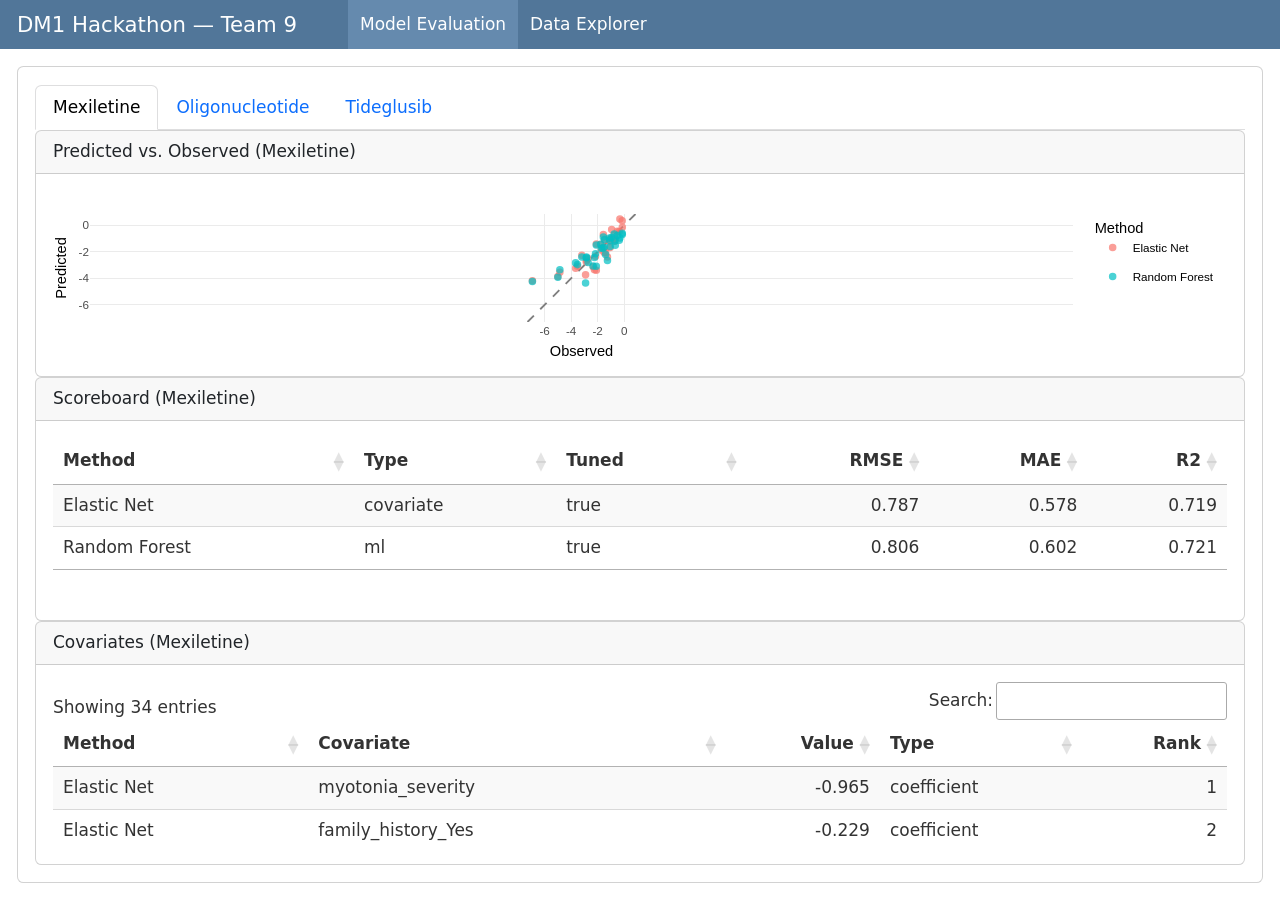
==== deliverable/templates/dashboard/index.html @ e98bce16 "Restructure shareable output into deliverable/; clean up AGENTS.md; fix skill paths" ====
<!DOCTYPE html>
<html xmlns="http://www.w3.org/1999/xhtml" lang="en" xml:lang="en"><head>

<meta charset="utf-8">
<meta name="generator" content="quarto-1.10.18">

<meta name="viewport" content="width=device-width, initial-scale=1.0, user-scalable=yes">


<title>DM1 Hackathon — Team 9</title>
<style>
/* Default styles provided by pandoc.
** See https://pandoc.org/MANUAL.html#variables-for-html for config info.
*/
span.smallcaps{font-variant: small-caps;}
div.columns{display: flex; gap: 1.5em;}
div.column{flex: auto;}
@media screen {
div.columns{gap: min(4vw, 1.5em);}
div.column{overflow-x: auto;}
}
div.hanging-indent{margin-left: 1.5em; text-indent: -1.5em;}
ul.task-list{list-style: none;}
ul.task-list li input[type="checkbox"] {
  width: 0.8em;
  margin: 0 0.8em 0.2em -1em; /* quarto-specific, see https://github.com/quarto-dev/quarto-cli/issues/4556 */ 
  vertical-align: middle;
}
</style>


<script src="index_files/libs/clipboard/clipboard.min.js"></script>
<script src="index_files/libs/quarto-html/quarto.js" type="module"></script>
<script src="index_files/libs/quarto-html/tabsets/tabsets.js" type="module"></script>
<script src="index_files/libs/quarto-html/popper.min.js"></script>
<script src="index_files/libs/quarto-html/tippy.umd.min.js"></script>
<script src="index_files/libs/quarto-html/anchor.min.js"></script>
<link href="index_files/libs/quarto-html/tippy.css" rel="stylesheet">
<link href="index_files/libs/quarto-html/quarto-syntax-highlighting-64a204ab8560d761af7679ceaba22944.css" rel="stylesheet" class="quarto-color-scheme" id="quarto-text-highlighting-styles">
<link href="index_files/libs/quarto-html/quarto-syntax-highlighting-dark-b85bc7c33db8c58e0ec93c3465666fed.css" rel="stylesheet" class="quarto-color-scheme quarto-color-alternate" id="quarto-text-highlighting-styles">
<link href="index_files/libs/quarto-html/quarto-syntax-highlighting-64a204ab8560d761af7679ceaba22944.css" rel="stylesheet" class="quarto-color-scheme-extra" id="quarto-text-highlighting-styles">
<script src="index_files/libs/bootstrap/bootstrap.min.js"></script>
<link href="index_files/libs/bootstrap/bootstrap-icons.css" rel="stylesheet">
<link href="index_files/libs/bootstrap/bootstrap-acd67af9edef89a57f3e2074c43c0bb1.min.css" rel="stylesheet" append-hash="true" class="quarto-color-scheme" id="quarto-bootstrap" data-mode="light">
<link href="index_files/libs/bootstrap/bootstrap-dark-acd67af9edef89a57f3e2074c43c0bb1.min.css" rel="stylesheet" append-hash="true" class="quarto-color-scheme quarto-color-alternate" id="quarto-bootstrap" data-mode="light">
<link href="index_files/libs/bootstrap/bootstrap-acd67af9edef89a57f3e2074c43c0bb1.min.css" rel="stylesheet" append-hash="true" class="quarto-color-scheme-extra" id="quarto-bootstrap" data-mode="light">
<script src="index_files/libs/quarto-dashboard/quarto-dashboard.js"></script>
<script src="index_files/libs/quarto-dashboard/stickythead.js"></script>



<script src="index_files/libs/quarto-dashboard/web-components.js" type="module"></script>
<script src="index_files/libs/quarto-dashboard/components.js"></script>

<link href="index_files/libs/htmltools-fill-0.5.9/fill.css" rel="stylesheet">
<script src="index_files/libs/htmlwidgets-1.6.4/htmlwidgets.js"></script>
<script src="index_files/libs/plotly-binding-4.12.1/plotly.js"></script>
<script src="index_files/libs/typedarray-0.1/typedarray.min.js"></script>
<script src="index_files/libs/jquery-3.6.0/jquery-3.6.0.min.js"></script>
<link href="index_files/libs/crosstalk-1.2.2/css/crosstalk.min.css" rel="stylesheet">
<script src="index_files/libs/crosstalk-1.2.2/js/crosstalk.min.js"></script>
<link href="index_files/libs/plotly-htmlwidgets-css-2.25.2/plotly-htmlwidgets.css" rel="stylesheet">
<script src="index_files/libs/plotly-main-2.25.2/plotly-latest.min.js"></script>
<link href="index_files/libs/datatables-css-0.0.0/datatables-crosstalk.css" rel="stylesheet">
<script src="index_files/libs/datatables-binding-0.34.0/datatables.js"></script>
<link href="index_files/libs/dt-core-1.13.6/css/jquery.dataTables.min.css" rel="stylesheet">
<link href="index_files/libs/dt-core-1.13.6/css/jquery.dataTables.extra.css" rel="stylesheet">
<script src="index_files/libs/dt-core-1.13.6/js/jquery.dataTables.min.js"></script>


</head>

<body class="quarto-dashboard dashboard-fill fullcontent quarto-light">

<header id="quarto-dashboard-header">
<nav class="navbar navbar-expand-md slim" data-bs-theme="dark">
  <div class="navbar-container container-fluid">
    <button class="navbar-toggler" type="button" data-bs-toggle="collapse" data-bs-target="#dashboard-collapse" aria-controls="dashboard-collapse" aria-expanded="false" aria-label="Toggle navigation">
      <span class="navbar-toggler-icon"></span>
    </button>    


    <div class="navbar-brand-container">


      <div class="navbar-title">
        <div class="navbar-title-text"><a href="#">DM1 Hackathon — Team 9</a></div>
        
        
      </div>
    </div>
<div id="dashboard-collapse" class="navbar-collapse collapse"><ul class="navbar-nav navbar-nav-scroll me-auto" role="tablist"><li class="nav-item" role="presentation"><a id="tab-model-evaluation" class="nav-link active" data-bs-toggle="tab" role="tab" data-bs-target="#model-evaluation" data-scrolling="false" href="#model-evaluation" aria-controls="model-evaluation" aria-selected="true"><span class="nav-link-text">Model Evaluation</span></a></li><li class="nav-item" role="presentation"><a id="tab-data-explorer" class="nav-link" data-bs-toggle="tab" role="tab" data-bs-target="#data-explorer" data-scrolling="false" href="#data-explorer" aria-controls="data-explorer" aria-selected="false"><span class="nav-link-text">Data Explorer</span></a></li></ul></div></div>
</nav>
</header>
<div class="page-layout-custom quarto-dashboard-content bslib-gap-spacing html-fill-container bslib-page-fill quarto-dashboard-pages">  

<!--
WHAT THIS FILE IS
  The evaluation dashboard. Reads from deliverable/results/<arm_slug>/{scoreboard,covariates,
  predictions}.csv -- see .posit/assistant/skills/dm1-results-integration/SKILL.md
  for the exact contract. Swap in real team results by writing files matching
  that schema; nothing else here needs to change.

  Render with: quarto render deliverable/templates/dashboard/index.qmd
-->
<div class="bslib-grid-item html-fill-item tab-content bslib-grid" data-layout="fill" style="display: grid; grid-template-rows: minmax(3em, 1fr); grid-auto-columns: minmax(0, 1fr);">
<div id="model-evaluation" class="dashboard-page tab-pane show active html-fill-item html-fill-container" data-orientation="rows" aria-labelledby="tab-model-evaluation">
<div class="html-fill-item html-fill-container bslib-grid" style="display: grid; grid-template-rows: minmax(3em, max-content); grid-auto-columns: minmax(0, 1fr);">
<div class="card html-fill-item html-fill-container bslib-card" data-fill="false" data-bslib-card-init="" data-require-bs-caller="card()" data-full-screen="false">
<div class="card-body html-fill-item html-fill-container">
<div class="panel-tabset html-fill-item html-fill-container">
<ul class="nav nav-tabs" role="tablist"><li class="nav-item" role="presentation"><a class="nav-link active" id="tabset-1-1-tab" data-bs-toggle="tab" data-bs-target="#tabset-1-1" role="tab" aria-controls="tabset-1-1" aria-selected="true" href="">Mexiletine</a></li><li class="nav-item" role="presentation"><a class="nav-link" id="tabset-1-2-tab" data-bs-toggle="tab" data-bs-target="#tabset-1-2" role="tab" aria-controls="tabset-1-2" aria-selected="false" href="">Oligonucleotide</a></li><li class="nav-item" role="presentation"><a class="nav-link" id="tabset-1-3-tab" data-bs-toggle="tab" data-bs-target="#tabset-1-3" role="tab" aria-controls="tabset-1-3" aria-selected="false" href="">Tideglusib</a></li></ul>
<div class="tab-content html-fill-item html-fill-container">
<div id="tabset-1-1" class="tab-pane active html-fill-item html-fill-container" role="tabpanel" aria-labelledby="tabset-1-1-tab">
<div class="card cell html-fill-item html-fill-container bslib-card" data-title="Predicted vs. Observed (Mexiletine)" data-bslib-card-init="" data-require-bs-caller="card()" data-full-screen="false">
<div class="card-header"><div class="card-title"><span style="display: inline">
Predicted vs.&nbsp;Observed (Mexiletine)
</span></div></div>
<div class="card-body html-fill-item html-fill-container">
<div class="cell-output-display html-fill-item html-fill-container">
<div class="plotly html-widget html-fill-item html-fill-container" id="htmlwidget-082941a0091ca01bd578" style="width:100%;height:406px;"></div>
<script type="application/json" data-for="htmlwidget-082941a0091ca01bd578">{"x":{"data":[{"x":[-7.2902333098109144,0.85489950602919906],"y":[-7.2902333098109144,0.85489950602919906],"text":"intercept: 0<br />slope: 1","type":"scatter","mode":"lines","line":{"width":1.8897637795275593,"color":"rgba(127,127,127,1)","dash":"dash"},"hoveron":"points","showlegend":false,"xaxis":"x","yaxis":"y","hoverinfo":"text","frame":null},{"x":[-0.14999999999999999,-1.3999999999999999,-2.9100000000000001,-1.26,-1.0600000000000001,-2.8399999999999999,-6.9199999999999999,-2.8599999999999999,-1.51,-2.1000000000000001,-2.3399999999999999,-1.72,-1.48,-5,-0.14000000000000001,-3.52,-0.37,-3.1899999999999999,-1.5700000000000001,-3.6600000000000001,-2.1600000000000001,-0.52000000000000002,-2.7200000000000002,-4.8499999999999996,-1.6000000000000001,-0.67000000000000004,-1.77,-0.70999999999999996,-1.1100000000000001,-0.32000000000000001,-0.93999999999999995,-2.1000000000000001,-1.0800000000000001,-2.2400000000000002,-0.75],"y":[0.3452003825752688,-2.0466896028326227,-3.7346635129918591,-2.3826219672690758,-1.6735889079820705,-2.6314247249201919,-4.1773066424361547,-2.7551090423900013,-2.0465353078547741,-3.3893728700281098,-3.1235439612931222,-1.8533769063582497,-1.1228911519632088,-3.8661712213311672,-0.14807058586427355,-3.0876382878572293,-0.47006637730887901,-2.2482758526141144,-0.68874405374681502,-3.2351300857321013,-2.3245620705458405,-0.44955875400068129,-2.4963177974893158,-3.5328677280161265,-1.6837549831015592,-1.0279011116748924,-1.448822769146082,-1.1997255011826284,-1.2098522456742355,0.48466619621828472,-0.3069833886342499,-1.4024541274899722,-1.0331221035270854,-3.3444444639430619,-0.72648783213117918],"text":["observed: -0.15<br />predicted:  0.3452004<br />method: Elastic Net","observed: -1.40<br />predicted: -2.0466896<br />method: Elastic Net","observed: -2.91<br />predicted: -3.7346635<br />method: Elastic Net","observed: -1.26<br />predicted: -2.3826220<br />method: Elastic Net","observed: -1.06<br />predicted: -1.6735889<br />method: Elastic Net","observed: -2.84<br />predicted: -2.6314247<br />method: Elastic Net","observed: -6.92<br />predicted: -4.1773066<br />method: Elastic Net","observed: -2.86<br />predicted: -2.7551090<br />method: Elastic Net","observed: -1.51<br />predicted: -2.0465353<br />method: Elastic Net","observed: -2.10<br />predicted: -3.3893729<br />method: Elastic Net","observed: -2.34<br />predicted: -3.1235440<br />method: Elastic Net","observed: -1.72<br />predicted: -1.8533769<br />method: Elastic Net","observed: -1.48<br />predicted: -1.1228912<br />method: Elastic Net","observed: -5.00<br />predicted: -3.8661712<br />method: Elastic Net","observed: -0.14<br />predicted: -0.1480706<br />method: Elastic Net","observed: -3.52<br />predicted: -3.0876383<br />method: Elastic Net","observed: -0.37<br />predicted: -0.4700664<br />method: Elastic Net","observed: -3.19<br />predicted: -2.2482759<br />method: Elastic Net","observed: -1.57<br />predicted: -0.6887441<br />method: Elastic Net","observed: -3.66<br />predicted: -3.2351301<br />method: Elastic Net","observed: -2.16<br />predicted: -2.3245621<br />method: Elastic Net","observed: -0.52<br />predicted: -0.4495588<br />method: Elastic Net","observed: -2.72<br />predicted: -2.4963178<br />method: Elastic Net","observed: -4.85<br />predicted: -3.5328677<br />method: Elastic Net","observed: -1.60<br />predicted: -1.6837550<br />method: Elastic Net","observed: -0.67<br />predicted: -1.0279011<br />method: Elastic Net","observed: -1.77<br />predicted: -1.4488228<br />method: Elastic Net","observed: -0.71<br />predicted: -1.1997255<br />method: Elastic Net","observed: -1.11<br />predicted: -1.2098522<br />method: Elastic Net","observed: -0.32<br />predicted:  0.4846662<br />method: Elastic Net","observed: -0.94<br />predicted: -0.3069834<br />method: Elastic Net","observed: -2.10<br />predicted: -1.4024541<br />method: Elastic Net","observed: -1.08<br />predicted: -1.0331221<br />method: Elastic Net","observed: -2.24<br />predicted: -3.3444445<br />method: Elastic Net","observed: -0.75<br />predicted: -0.7264878<br />method: Elastic Net"],"type":"scatter","mode":"markers","marker":{"autocolorscale":false,"color":"rgba(248,118,109,1)","opacity":0.69999999999999996,"size":5.6692913385826778,"symbol":"circle","line":{"width":1.8897637795275593,"color":"rgba(248,118,109,1)"}},"hoveron":"points","name":"Elastic Net","legendgroup":"Elastic Net","showlegend":true,"xaxis":"x","yaxis":"y","hoverinfo":"text","frame":null},{"x":[-0.14999999999999999,-1.3999999999999999,-2.9100000000000001,-1.26,-1.0600000000000001,-2.8399999999999999,-6.9199999999999999,-2.8599999999999999,-1.51,-2.1000000000000001,-2.3399999999999999,-1.72,-1.48,-5,-0.14000000000000001,-3.52,-0.37,-3.1899999999999999,-1.5700000000000001,-3.6600000000000001,-2.1600000000000001,-0.52000000000000002,-2.7200000000000002,-4.8499999999999996,-1.6000000000000001,-0.67000000000000004,-1.77,-0.70999999999999996,-1.1100000000000001,-0.32000000000000001,-0.93999999999999995,-2.1000000000000001,-1.0800000000000001,-2.2400000000000002,-0.75],"y":[-0.6036200000000006,-2.1961849999999976,-4.348699999999984,-2.6580649999999952,-1.5956849999999947,-2.3989649999999929,-4.2429499999999738,-2.4408849999999989,-1.6530066666666594,-3.0898792857142823,-3.0592049999999951,-1.7254199999999906,-1.0671199999999958,-3.9098499999999858,-0.68701999999999841,-2.962075,-1.1213599999999984,-2.3902349999999952,-0.87744999999999607,-2.8319639999999882,-2.1398841666666644,-0.76941999999999988,-2.8088558333333289,-3.3544249999999862,-1.7354566666666569,-1.5018049999999956,-1.4257749999999969,-1.1879766666666622,-0.96449499999999799,-0.96093499999999799,-0.92709000000000319,-1.4830049999999964,-1.1340649999999994,-2.4205099999999935,-0.65947499999999959],"text":["observed: -0.15<br />predicted: -0.6036200<br />method: Random Forest","observed: -1.40<br />predicted: -2.1961850<br />method: Random Forest","observed: -2.91<br />predicted: -4.3487000<br />method: Random Forest","observed: -1.26<br />predicted: -2.6580650<br />method: Random Forest","observed: -1.06<br />predicted: -1.5956850<br />method: Random Forest","observed: -2.84<br />predicted: -2.3989650<br />method: Random Forest","observed: -6.92<br />predicted: -4.2429500<br />method: Random Forest","observed: -2.86<br />predicted: -2.4408850<br />method: Random Forest","observed: -1.51<br />predicted: -1.6530067<br />method: Random Forest","observed: -2.10<br />predicted: -3.0898793<br />method: Random Forest","observed: -2.34<br />predicted: -3.0592050<br />method: Random Forest","observed: -1.72<br />predicted: -1.7254200<br />method: Random Forest","observed: -1.48<br />predicted: -1.0671200<br />method: Random Forest","observed: -5.00<br />predicted: -3.9098500<br />method: Random Forest","observed: -0.14<br />predicted: -0.6870200<br />method: Random Forest","observed: -3.52<br />predicted: -2.9620750<br />method: Random Forest","observed: -0.37<br />predicted: -1.1213600<br />method: Random Forest","observed: -3.19<br />predicted: -2.3902350<br />method: Random Forest","observed: -1.57<br />predicted: -0.8774500<br />method: Random Forest","observed: -3.66<br />predicted: -2.8319640<br />method: Random Forest","observed: -2.16<br />predicted: -2.1398842<br />method: Random Forest","observed: -0.52<br />predicted: -0.7694200<br />method: Random Forest","observed: -2.72<br />predicted: -2.8088558<br />method: Random Forest","observed: -4.85<br />predicted: -3.3544250<br />method: Random Forest","observed: -1.60<br />predicted: -1.7354567<br />method: Random Forest","observed: -0.67<br />predicted: -1.5018050<br />method: Random Forest","observed: -1.77<br />predicted: -1.4257750<br />method: Random Forest","observed: -0.71<br />predicted: -1.1879767<br />method: Random Forest","observed: -1.11<br />predicted: -0.9644950<br />method: Random Forest","observed: -0.32<br />predicted: -0.9609350<br />method: Random Forest","observed: -0.94<br />predicted: -0.9270900<br />method: Random Forest","observed: -2.10<br />predicted: -1.4830050<br />method: Random Forest","observed: -1.08<br />predicted: -1.1340650<br />method: Random Forest","observed: -2.24<br />predicted: -2.4205100<br />method: Random Forest","observed: -0.75<br />predicted: -0.6594750<br />method: Random Forest"],"type":"scatter","mode":"markers","marker":{"autocolorscale":false,"color":"rgba(0,191,196,1)","opacity":0.69999999999999996,"size":5.6692913385826778,"symbol":"circle","line":{"width":1.8897637795275593,"color":"rgba(0,191,196,1)"}},"hoveron":"points","name":"Random Forest","legendgroup":"Random Forest","showlegend":true,"xaxis":"x","yaxis":"y","hoverinfo":"text","frame":null}],"layout":{"margin":{"t":23.305936073059364,"r":7.3059360730593621,"b":37.260273972602747,"l":37.260273972602747},"paper_bgcolor":"rgba(255,255,255,1)","font":{"color":"rgba(0,0,0,1)","family":"","size":14.611872146118724},"xaxis":{"domain":[0,1],"automargin":true,"type":"linear","autorange":false,"range":[-7.2902333098109144,0.85489950602919906],"tickmode":"array","ticktext":["-6","-4","-2","0"],"tickvals":[-6,-4,-2,0],"categoryorder":"array","categoryarray":["-6","-4","-2","0"],"nticks":null,"ticks":"","tickcolor":null,"ticklen":3.6529680365296811,"tickwidth":0,"showticklabels":true,"tickfont":{"color":"rgba(77,77,77,1)","family":"","size":11.68949771689498},"tickangle":-0,"showline":false,"linecolor":null,"linewidth":0,"showgrid":true,"gridcolor":"rgba(235,235,235,1)","gridwidth":0.66417600664176002,"zeroline":false,"anchor":"y","title":{"text":"Observed","font":{"color":"rgba(0,0,0,1)","family":"","size":14.611872146118724}},"scaleanchor":"y","scaleratio":1,"hoverformat":".2f"},"yaxis":{"domain":[0,1],"automargin":true,"type":"linear","autorange":false,"range":[-7.2902333098109144,0.85489950602919906],"tickmode":"array","ticktext":["-6","-4","-2","0"],"tickvals":[-6,-4,-2,0],"categoryorder":"array","categoryarray":["-6","-4","-2","0"],"nticks":null,"ticks":"","tickcolor":null,"ticklen":3.6529680365296811,"tickwidth":0,"showticklabels":true,"tickfont":{"color":"rgba(77,77,77,1)","family":"","size":11.689497716894984},"tickangle":-0,"showline":false,"linecolor":null,"linewidth":0,"showgrid":true,"gridcolor":"rgba(235,235,235,1)","gridwidth":0.66417600664176002,"zeroline":false,"anchor":"x","title":{"text":"Predicted","font":{"color":"rgba(0,0,0,1)","family":"","size":14.611872146118724}},"scaleanchor":"x","scaleratio":1,"hoverformat":".2f"},"shapes":[],"showlegend":true,"legend":{"bgcolor":null,"bordercolor":null,"borderwidth":0,"font":{"color":"rgba(0,0,0,1)","family":"","size":11.68949771689498},"title":{"text":"Method","font":{"color":"rgba(0,0,0,1)","family":"","size":14.611872146118724}}},"hovermode":"closest","barmode":"relative"},"config":{"doubleClick":"reset","modeBarButtonsToAdd":["hoverclosest","hovercompare"],"showSendToCloud":false},"source":"A","attrs":{"11dcfa1f850":{"intercept":{},"slope":{},"type":"scatter"},"11dc1e6c4d32":{"x":{},"y":{},"colour":{}}},"cur_data":"11dcfa1f850","visdat":{"11dcfa1f850":["function (y) ","x"],"11dc1e6c4d32":["function (y) ","x"]},"highlight":{"on":"plotly_click","persistent":false,"dynamic":false,"selectize":false,"opacityDim":0.20000000000000001,"selected":{"opacity":1},"debounce":0},"shinyEvents":["plotly_hover","plotly_click","plotly_selected","plotly_relayout","plotly_brushed","plotly_brushing","plotly_clickannotation","plotly_doubleclick","plotly_deselect","plotly_afterplot","plotly_sunburstclick"],"base_url":"https://plot.ly"},"evals":[],"jsHooks":[]}</script>
</div>
</div>
<bslib-tooltip placement="auto" bsoptions="[]" data-require-bs-version="5" data-require-bs-caller="tooltip()">
    <template>Expand</template>
    <span class="bslib-full-screen-enter badge rounded-pill">
        <svg xmlns="http://www.w3.org/2000/svg" viewbox="0 0 24 24" style="height:1em;width:1em;" aria-hidden="true" role="img"><path d="M20 5C20 4.4 19.6 4 19 4H13C12.4 4 12 3.6 12 3C12 2.4 12.4 2 13 2H21C21.6 2 22 2.4 22 3V11C22 11.6 21.6 12 21 12C20.4 12 20 11.6 20 11V5ZM4 19C4 19.6 4.4 20 5 20H11C11.6 20 12 20.4 12 21C12 21.6 11.6 22 11 22H3C2.4 22 2 21.6 2 21V13C2 12.4 2.4 12 3 12C3.6 12 4 12.4 4 13V19Z"></path></svg>
    </span>
</bslib-tooltip><script data-bslib-card-init="">bslib.Card.initializeAllCards();</script></div>
<div class="card cell html-fill-item html-fill-container bslib-card" data-title="Scoreboard (Mexiletine)" data-bslib-card-init="" data-require-bs-caller="card()" data-full-screen="false">
<div class="card-header"><div class="card-title"><span style="display: inline">
Scoreboard (Mexiletine)
</span></div></div>
<div class="card-body html-fill-item html-fill-container">
<div class="cell-output-display html-fill-item html-fill-container">
<div class="datatables html-widget html-fill-item html-fill-container" id="htmlwidget-a5bb55860a8054c35193" style="width:100%;height:auto;"></div>
<script type="application/json" data-for="htmlwidget-a5bb55860a8054c35193">{"x":{"filter":"none","vertical":false,"data":[["Elastic Net","Random Forest"],["covariate","ml"],[true,true],[0.7865948744491805,0.8064962276642582],[0.5776951826078037,0.6023293414965988],[0.7194238246652318,0.7210884353829684]],"container":"<table class=\"display\">\n  <thead>\n    <tr>\n      <th>Method<\/th>\n      <th>Type<\/th>\n      <th>Tuned<\/th>\n      <th>RMSE<\/th>\n      <th>MAE<\/th>\n      <th>R2<\/th>\n    <\/tr>\n  <\/thead>\n<\/table>","options":{"bPaginate":false,"dom":"t","language":{"info":"Showing _TOTAL_ entries"},"paging":false,"columnDefs":[{"targets":3,"render":"function(data, type, row, meta) {\n    return type !== 'display' ? data : DTWidget.formatRound(data, 3, 3, \",\", \".\", null);\n  }"},{"targets":4,"render":"function(data, type, row, meta) {\n    return type !== 'display' ? data : DTWidget.formatRound(data, 3, 3, \",\", \".\", null);\n  }"},{"targets":5,"render":"function(data, type, row, meta) {\n    return type !== 'display' ? data : DTWidget.formatRound(data, 3, 3, \",\", \".\", null);\n  }"},{"className":"dt-right","targets":[3,4,5]},{"name":"Method","targets":0},{"name":"Type","targets":1},{"name":"Tuned","targets":2},{"name":"RMSE","targets":3},{"name":"MAE","targets":4},{"name":"R2","targets":5}],"order":[],"autoWidth":false,"orderClasses":false}},"evals":["options.columnDefs.0.render","options.columnDefs.1.render","options.columnDefs.2.render"],"jsHooks":[]}</script>
</div>
</div>
<bslib-tooltip placement="auto" bsoptions="[]" data-require-bs-version="5" data-require-bs-caller="tooltip()">
    <template>Expand</template>
    <span class="bslib-full-screen-enter badge rounded-pill">
        <svg xmlns="http://www.w3.org/2000/svg" viewbox="0 0 24 24" style="height:1em;width:1em;" aria-hidden="true" role="img"><path d="M20 5C20 4.4 19.6 4 19 4H13C12.4 4 12 3.6 12 3C12 2.4 12.4 2 13 2H21C21.6 2 22 2.4 22 3V11C22 11.6 21.6 12 21 12C20.4 12 20 11.6 20 11V5ZM4 19C4 19.6 4.4 20 5 20H11C11.6 20 12 20.4 12 21C12 21.6 11.6 22 11 22H3C2.4 22 2 21.6 2 21V13C2 12.4 2.4 12 3 12C3.6 12 4 12.4 4 13V19Z"></path></svg>
    </span>
</bslib-tooltip><script data-bslib-card-init="">bslib.Card.initializeAllCards();</script></div>
<div class="card cell html-fill-item html-fill-container bslib-card" data-title="Covariates (Mexiletine)" data-bslib-card-init="" data-require-bs-caller="card()" data-full-screen="false">
<div class="card-header"><div class="card-title"><span style="display: inline">
Covariates (Mexiletine)
</span></div></div>
<div class="card-body html-fill-item html-fill-container">
<div class="cell-output-display html-fill-item html-fill-container">
<div class="datatables html-widget html-fill-item html-fill-container" id="htmlwidget-1e741d02a9e7c87a71a0" style="width:100%;height:auto;"></div>
<script type="application/json" data-for="htmlwidget-1e741d02a9e7c87a71a0">{"x":{"filter":"none","vertical":false,"data":[["Elastic Net","Elastic Net","Elastic Net","Elastic Net","Elastic Net","Elastic Net","Elastic Net","Elastic Net","Elastic Net","Elastic Net","Elastic Net","Elastic Net","Elastic Net","Elastic Net","Elastic Net","Elastic Net","Elastic Net","Elastic Net","Random Forest","Random Forest","Random Forest","Random Forest","Random Forest","Random Forest","Random Forest","Random Forest","Random Forest","Random Forest","Random Forest","Random Forest","Random Forest","Random Forest","Random Forest","Random Forest"],["myotonia_severity","family_history_Yes","family_history_Unknown","cognitive_function","disease_duration","sex_Male","ctg_repeats","ck_level","smoking_status_Never","cataracts_Yes","pr_interval","phenotype_juvenile_onset","age_at_onset","insulin_resistance","phenotype_late_onset","somatic_mosaicism_index","bmi","smoking_status_Former","myotonia_severity","ctg_repeats","phenotype","age_at_onset","somatic_mosaicism_index","cognitive_function","disease_duration","muscle_strength","insulin_resistance","family_history","cataracts","pr_interval","sex","bmi","smoking_status","ck_level"],[-0.9646627716966432,-0.228829678216553,-0.191180880591064,0.1506107654180339,0.1394593286895934,-0.1040572027148333,-0.09907782338443544,-0.08335154732043398,-0.06631843769087613,-0.05422953584738654,0.05288855360157271,0.04628525821139999,0.04178092534215651,-0.03816543998294505,-0.03690385936265492,0.02506251688094057,-0.01704331240704071,-0.00983966738738524,0.7632434056387886,0.4735905862988329,0.09340310872325172,0.05692201876042053,0.04977424227282182,0.03029726744354934,0.02959150648345401,0.02936316878669612,0.0087898470405276,0.00457209912376886,0.00429152546455166,0.00246996059939295,0.00175783486470379,0.00146222707275043,-0.00318802951564103,-0.01091722791989548],["coefficient","coefficient","coefficient","coefficient","coefficient","coefficient","coefficient","coefficient","coefficient","coefficient","coefficient","coefficient","coefficient","coefficient","coefficient","coefficient","coefficient","coefficient","importance","importance","importance","importance","importance","importance","importance","importance","importance","importance","importance","importance","importance","importance","importance","importance"],[1,2,3,4,5,6,7,8,9,10,11,12,13,14,15,16,17,18,1,2,3,4,5,6,7,8,9,10,11,12,13,14,15,16]],"container":"<table class=\"display\">\n  <thead>\n    <tr>\n      <th>Method<\/th>\n      <th>Covariate<\/th>\n      <th>Value<\/th>\n      <th>Type<\/th>\n      <th>Rank<\/th>\n    <\/tr>\n  <\/thead>\n<\/table>","options":{"bPaginate":false,"dom":"ifrt","language":{"info":"Showing _TOTAL_ entries"},"pageLength":10,"columnDefs":[{"targets":2,"render":"function(data, type, row, meta) {\n    return type !== 'display' ? data : DTWidget.formatRound(data, 3, 3, \",\", \".\", null);\n  }"},{"className":"dt-right","targets":[2,4]},{"name":"Method","targets":0},{"name":"Covariate","targets":1},{"name":"Value","targets":2},{"name":"Type","targets":3},{"name":"Rank","targets":4}],"order":[],"autoWidth":false,"orderClasses":false}},"evals":["options.columnDefs.0.render"],"jsHooks":[]}</script>
</div>
</div>
<bslib-tooltip placement="auto" bsoptions="[]" data-require-bs-version="5" data-require-bs-caller="tooltip()">
    <template>Expand</template>
    <span class="bslib-full-screen-enter badge rounded-pill">
        <svg xmlns="http://www.w3.org/2000/svg" viewbox="0 0 24 24" style="height:1em;width:1em;" aria-hidden="true" role="img"><path d="M20 5C20 4.4 19.6 4 19 4H13C12.4 4 12 3.6 12 3C12 2.4 12.4 2 13 2H21C21.6 2 22 2.4 22 3V11C22 11.6 21.6 12 21 12C20.4 12 20 11.6 20 11V5ZM4 19C4 19.6 4.4 20 5 20H11C11.6 20 12 20.4 12 21C12 21.6 11.6 22 11 22H3C2.4 22 2 21.6 2 21V13C2 12.4 2.4 12 3 12C3.6 12 4 12.4 4 13V19Z"></path></svg>
    </span>
</bslib-tooltip><script data-bslib-card-init="">bslib.Card.initializeAllCards();</script></div>
</div>
<div id="tabset-1-2" class="tab-pane html-fill-item html-fill-container" role="tabpanel" aria-labelledby="tabset-1-2-tab">
<div class="card cell html-fill-item html-fill-container bslib-card" data-title="Predicted vs. Observed (Oligonucleotide)" data-bslib-card-init="" data-require-bs-caller="card()" data-full-screen="false">
<div class="card-header"><div class="card-title"><span style="display: inline">
Predicted vs.&nbsp;Observed (Oligonucleotide)
</span></div></div>
<div class="card-body html-fill-item html-fill-container">
<div class="cell-output-display html-fill-item html-fill-container">
<div class="plotly html-widget html-fill-item html-fill-container" id="htmlwidget-e33b2994e278f2b8c892" style="width:100%;height:406px;"></div>
<script type="application/json" data-for="htmlwidget-e33b2994e278f2b8c892">{"x":{"data":[{"x":[-2.0350000000000001,5.5549999999999997],"y":[-2.0350000000000001,5.5549999999999997],"text":"intercept: 0<br />slope: 1","type":"scatter","mode":"lines","line":{"width":1.8897637795275593,"color":"rgba(127,127,127,1)","dash":"dash"},"hoveron":"points","showlegend":false,"xaxis":"x","yaxis":"y","hoverinfo":"text","frame":null},{"x":[-0.81999999999999995,4.8499999999999996,4.6799999999999997,2.5800000000000001,2.3999999999999999,1.1000000000000001,0.080000000000000002,0.94999999999999996,-1.6899999999999999,-1.0900000000000001,0.79000000000000004,2,0.70999999999999996,-0.17999999999999999,-0.29999999999999999,5.21,1.76,0.38,3.1899999999999999,2.8900000000000001,0.55000000000000004,1.1200000000000001,1.72,-1.4399999999999999,1.8300000000000001,0.63,0.089999999999999997,-1.3899999999999999,3.2000000000000002,1.3600000000000001,2.4900000000000002,0.69999999999999996,-1.28,4.5499999999999998,-0.20999999999999999],"y":[0.67954250145716977,1.3674231863397248,2.2261872784712806,1.7823368635902008,1.9371416512044224,0.8328738065453678,0.83652379818960942,0.0097511269724858407,0.97085086765965101,0.15710059070348739,-0.0075797609886751301,1.906175504165027,1.3447901503069752,0.53937441561857902,1.4563685657038892,1.6828160194652908,2.5035677187870968,2.7462598893288175,1.5830101808590655,1.3604481721647106,2.3988357790585795,1.9596432025278301,1.0659165901798,0.74393972530148689,0.15673769595320944,0.25311960094839908,0.20438809748678036,2.1529227921287482,1.3548994482120258,1.2695081216884982,-0.14591765994172551,2.0820864922840112,0.22736434397726793,2.9265776188622712,2.3244401358292222],"text":["observed: -0.82<br />predicted:  0.679542501<br />method: Elastic Net","observed:  4.85<br />predicted:  1.367423186<br />method: Elastic Net","observed:  4.68<br />predicted:  2.226187278<br />method: Elastic Net","observed:  2.58<br />predicted:  1.782336864<br />method: Elastic Net","observed:  2.40<br />predicted:  1.937141651<br />method: Elastic Net","observed:  1.10<br />predicted:  0.832873807<br />method: Elastic Net","observed:  0.08<br />predicted:  0.836523798<br />method: Elastic Net","observed:  0.95<br />predicted:  0.009751127<br />method: Elastic Net","observed: -1.69<br />predicted:  0.970850868<br />method: Elastic Net","observed: -1.09<br />predicted:  0.157100591<br />method: Elastic Net","observed:  0.79<br />predicted: -0.007579761<br />method: Elastic Net","observed:  2.00<br />predicted:  1.906175504<br />method: Elastic Net","observed:  0.71<br />predicted:  1.344790150<br />method: Elastic Net","observed: -0.18<br />predicted:  0.539374416<br />method: Elastic Net","observed: -0.30<br />predicted:  1.456368566<br />method: Elastic Net","observed:  5.21<br />predicted:  1.682816019<br />method: Elastic Net","observed:  1.76<br />predicted:  2.503567719<br />method: Elastic Net","observed:  0.38<br />predicted:  2.746259889<br />method: Elastic Net","observed:  3.19<br />predicted:  1.583010181<br />method: Elastic Net","observed:  2.89<br />predicted:  1.360448172<br />method: Elastic Net","observed:  0.55<br />predicted:  2.398835779<br />method: Elastic Net","observed:  1.12<br />predicted:  1.959643203<br />method: Elastic Net","observed:  1.72<br />predicted:  1.065916590<br />method: Elastic Net","observed: -1.44<br />predicted:  0.743939725<br />method: Elastic Net","observed:  1.83<br />predicted:  0.156737696<br />method: Elastic Net","observed:  0.63<br />predicted:  0.253119601<br />method: Elastic Net","observed:  0.09<br />predicted:  0.204388097<br />method: Elastic Net","observed: -1.39<br />predicted:  2.152922792<br />method: Elastic Net","observed:  3.20<br />predicted:  1.354899448<br />method: Elastic Net","observed:  1.36<br />predicted:  1.269508122<br />method: Elastic Net","observed:  2.49<br />predicted: -0.145917660<br />method: Elastic Net","observed:  0.70<br />predicted:  2.082086492<br />method: Elastic Net","observed: -1.28<br />predicted:  0.227364344<br />method: Elastic Net","observed:  4.55<br />predicted:  2.926577619<br />method: Elastic Net","observed: -0.21<br />predicted:  2.324440136<br />method: Elastic Net"],"type":"scatter","mode":"markers","marker":{"autocolorscale":false,"color":"rgba(248,118,109,1)","opacity":0.69999999999999996,"size":5.6692913385826778,"symbol":"circle","line":{"width":1.8897637795275593,"color":"rgba(248,118,109,1)"}},"hoveron":"points","name":"Elastic Net","legendgroup":"Elastic Net","showlegend":true,"xaxis":"x","yaxis":"y","hoverinfo":"text","frame":null},{"x":[-0.81999999999999995,4.8499999999999996,4.6799999999999997,2.5800000000000001,2.3999999999999999,1.1000000000000001,0.080000000000000002,0.94999999999999996,-1.6899999999999999,-1.0900000000000001,0.79000000000000004,2,0.70999999999999996,-0.17999999999999999,-0.29999999999999999,5.21,1.76,0.38,3.1899999999999999,2.8900000000000001,0.55000000000000004,1.1200000000000001,1.72,-1.4399999999999999,1.8300000000000001,0.63,0.089999999999999997,-1.3899999999999999,3.2000000000000002,1.3600000000000001,2.4900000000000002,0.69999999999999996,-1.28,4.5499999999999998,-0.20999999999999999],"y":[1.209848868091622,1.4027289993092231,2.190551147305821,1.6092997315885755,1.5650725522944633,0.16836766304892503,1.2197734012902699,0.70220425302545164,0.69916351087902928,0.25708914764011265,0.66448449879840887,1.2627746287469928,1.2868500361832,0.26552117470325021,0.86110337280154703,1.1296476879800248,2.0577324158906336,1.7453005463670259,1.5277040988194208,1.4089376314439073,2.1361097848095354,1.2619958357829304,1.5617896814713119,0.90472738620808124,0.33341647433802685,0.29662706806711514,0.61010022736309266,0.72834731910962069,1.727582968858131,1.4253845352385257,0.73927020046041547,1.9567755333322381,0.72611996797854417,1.9838542683787079,2.0157628424988561],"text":["observed: -0.82<br />predicted:  1.209848868<br />method: Random Forest","observed:  4.85<br />predicted:  1.402728999<br />method: Random Forest","observed:  4.68<br />predicted:  2.190551147<br />method: Random Forest","observed:  2.58<br />predicted:  1.609299732<br />method: Random Forest","observed:  2.40<br />predicted:  1.565072552<br />method: Random Forest","observed:  1.10<br />predicted:  0.168367663<br />method: Random Forest","observed:  0.08<br />predicted:  1.219773401<br />method: Random Forest","observed:  0.95<br />predicted:  0.702204253<br />method: Random Forest","observed: -1.69<br />predicted:  0.699163511<br />method: Random Forest","observed: -1.09<br />predicted:  0.257089148<br />method: Random Forest","observed:  0.79<br />predicted:  0.664484499<br />method: Random Forest","observed:  2.00<br />predicted:  1.262774629<br />method: Random Forest","observed:  0.71<br />predicted:  1.286850036<br />method: Random Forest","observed: -0.18<br />predicted:  0.265521175<br />method: Random Forest","observed: -0.30<br />predicted:  0.861103373<br />method: Random Forest","observed:  5.21<br />predicted:  1.129647688<br />method: Random Forest","observed:  1.76<br />predicted:  2.057732416<br />method: Random Forest","observed:  0.38<br />predicted:  1.745300546<br />method: Random Forest","observed:  3.19<br />predicted:  1.527704099<br />method: Random Forest","observed:  2.89<br />predicted:  1.408937631<br />method: Random Forest","observed:  0.55<br />predicted:  2.136109785<br />method: Random Forest","observed:  1.12<br />predicted:  1.261995836<br />method: Random Forest","observed:  1.72<br />predicted:  1.561789681<br />method: Random Forest","observed: -1.44<br />predicted:  0.904727386<br />method: Random Forest","observed:  1.83<br />predicted:  0.333416474<br />method: Random Forest","observed:  0.63<br />predicted:  0.296627068<br />method: Random Forest","observed:  0.09<br />predicted:  0.610100227<br />method: Random Forest","observed: -1.39<br />predicted:  0.728347319<br />method: Random Forest","observed:  3.20<br />predicted:  1.727582969<br />method: Random Forest","observed:  1.36<br />predicted:  1.425384535<br />method: Random Forest","observed:  2.49<br />predicted:  0.739270200<br />method: Random Forest","observed:  0.70<br />predicted:  1.956775533<br />method: Random Forest","observed: -1.28<br />predicted:  0.726119968<br />method: Random Forest","observed:  4.55<br />predicted:  1.983854268<br />method: Random Forest","observed: -0.21<br />predicted:  2.015762842<br />method: Random Forest"],"type":"scatter","mode":"markers","marker":{"autocolorscale":false,"color":"rgba(0,191,196,1)","opacity":0.69999999999999996,"size":5.6692913385826778,"symbol":"circle","line":{"width":1.8897637795275593,"color":"rgba(0,191,196,1)"}},"hoveron":"points","name":"Random Forest","legendgroup":"Random Forest","showlegend":true,"xaxis":"x","yaxis":"y","hoverinfo":"text","frame":null}],"layout":{"margin":{"t":23.305936073059364,"r":7.3059360730593621,"b":37.260273972602747,"l":37.260273972602747},"paper_bgcolor":"rgba(255,255,255,1)","font":{"color":"rgba(0,0,0,1)","family":"","size":14.611872146118724},"xaxis":{"domain":[0,1],"automargin":true,"type":"linear","autorange":false,"range":[-2.0350000000000001,5.5549999999999997],"tickmode":"array","ticktext":["-2","0","2","4"],"tickvals":[-2,0,2,4],"categoryorder":"array","categoryarray":["-2","0","2","4"],"nticks":null,"ticks":"","tickcolor":null,"ticklen":3.6529680365296811,"tickwidth":0,"showticklabels":true,"tickfont":{"color":"rgba(77,77,77,1)","family":"","size":11.68949771689498},"tickangle":-0,"showline":false,"linecolor":null,"linewidth":0,"showgrid":true,"gridcolor":"rgba(235,235,235,1)","gridwidth":0.66417600664176002,"zeroline":false,"anchor":"y","title":{"text":"Observed","font":{"color":"rgba(0,0,0,1)","family":"","size":14.611872146118724}},"scaleanchor":"y","scaleratio":1,"hoverformat":".2f"},"yaxis":{"domain":[0,1],"automargin":true,"type":"linear","autorange":false,"range":[-2.0350000000000001,5.5549999999999997],"tickmode":"array","ticktext":["-2","0","2","4"],"tickvals":[-2,0,2,4],"categoryorder":"array","categoryarray":["-2","0","2","4"],"nticks":null,"ticks":"","tickcolor":null,"ticklen":3.6529680365296811,"tickwidth":0,"showticklabels":true,"tickfont":{"color":"rgba(77,77,77,1)","family":"","size":11.689497716894984},"tickangle":-0,"showline":false,"linecolor":null,"linewidth":0,"showgrid":true,"gridcolor":"rgba(235,235,235,1)","gridwidth":0.66417600664176002,"zeroline":false,"anchor":"x","title":{"text":"Predicted","font":{"color":"rgba(0,0,0,1)","family":"","size":14.611872146118724}},"scaleanchor":"x","scaleratio":1,"hoverformat":".2f"},"shapes":[],"showlegend":true,"legend":{"bgcolor":null,"bordercolor":null,"borderwidth":0,"font":{"color":"rgba(0,0,0,1)","family":"","size":11.68949771689498},"title":{"text":"Method","font":{"color":"rgba(0,0,0,1)","family":"","size":14.611872146118724}}},"hovermode":"closest","barmode":"relative"},"config":{"doubleClick":"reset","modeBarButtonsToAdd":["hoverclosest","hovercompare"],"showSendToCloud":false},"source":"A","attrs":{"11dc6d54ad4e":{"intercept":{},"slope":{},"type":"scatter"},"11dc1e4bc104":{"x":{},"y":{},"colour":{}}},"cur_data":"11dc6d54ad4e","visdat":{"11dc6d54ad4e":["function (y) ","x"],"11dc1e4bc104":["function (y) ","x"]},"highlight":{"on":"plotly_click","persistent":false,"dynamic":false,"selectize":false,"opacityDim":0.20000000000000001,"selected":{"opacity":1},"debounce":0},"shinyEvents":["plotly_hover","plotly_click","plotly_selected","plotly_relayout","plotly_brushed","plotly_brushing","plotly_clickannotation","plotly_doubleclick","plotly_deselect","plotly_afterplot","plotly_sunburstclick"],"base_url":"https://plot.ly"},"evals":[],"jsHooks":[]}</script>
</div>
</div>
<bslib-tooltip placement="auto" bsoptions="[]" data-require-bs-version="5" data-require-bs-caller="tooltip()">
    <template>Expand</template>
    <span class="bslib-full-screen-enter badge rounded-pill">
        <svg xmlns="http://www.w3.org/2000/svg" viewbox="0 0 24 24" style="height:1em;width:1em;" aria-hidden="true" role="img"><path d="M20 5C20 4.4 19.6 4 19 4H13C12.4 4 12 3.6 12 3C12 2.4 12.4 2 13 2H21C21.6 2 22 2.4 22 3V11C22 11.6 21.6 12 21 12C20.4 12 20 11.6 20 11V5ZM4 19C4 19.6 4.4 20 5 20H11C11.6 20 12 20.4 12 21C12 21.6 11.6 22 11 22H3C2.4 22 2 21.6 2 21V13C2 12.4 2.4 12 3 12C3.6 12 4 12.4 4 13V19Z"></path></svg>
    </span>
</bslib-tooltip><script data-bslib-card-init="">bslib.Card.initializeAllCards();</script></div>
<div class="card cell html-fill-item html-fill-container bslib-card" data-title="Scoreboard (Oligonucleotide)" data-bslib-card-init="" data-require-bs-caller="card()" data-full-screen="false">
<div class="card-header"><div class="card-title"><span style="display: inline">
Scoreboard (Oligonucleotide)
</span></div></div>
<div class="card-body html-fill-item html-fill-container">
<div class="cell-output-display html-fill-item html-fill-container">
<div class="datatables html-widget html-fill-item html-fill-container" id="htmlwidget-b7274c0a795a1a260706" style="width:100%;height:auto;"></div>
<script type="application/json" data-for="htmlwidget-b7274c0a795a1a260706">{"x":{"filter":"none","vertical":false,"data":[["Elastic Net","Random Forest"],["covariate","ml"],[true,true],[1.756675222957875,1.665937833355927],[1.462759246333081,1.365811210063806],[0.1076578726107722,0.1956752712759701]],"container":"<table class=\"display\">\n  <thead>\n    <tr>\n      <th>Method<\/th>\n      <th>Type<\/th>\n      <th>Tuned<\/th>\n      <th>RMSE<\/th>\n      <th>MAE<\/th>\n      <th>R2<\/th>\n    <\/tr>\n  <\/thead>\n<\/table>","options":{"bPaginate":false,"dom":"t","language":{"info":"Showing _TOTAL_ entries"},"paging":false,"columnDefs":[{"targets":3,"render":"function(data, type, row, meta) {\n    return type !== 'display' ? data : DTWidget.formatRound(data, 3, 3, \",\", \".\", null);\n  }"},{"targets":4,"render":"function(data, type, row, meta) {\n    return type !== 'display' ? data : DTWidget.formatRound(data, 3, 3, \",\", \".\", null);\n  }"},{"targets":5,"render":"function(data, type, row, meta) {\n    return type !== 'display' ? data : DTWidget.formatRound(data, 3, 3, \",\", \".\", null);\n  }"},{"className":"dt-right","targets":[3,4,5]},{"name":"Method","targets":0},{"name":"Type","targets":1},{"name":"Tuned","targets":2},{"name":"RMSE","targets":3},{"name":"MAE","targets":4},{"name":"R2","targets":5}],"order":[],"autoWidth":false,"orderClasses":false}},"evals":["options.columnDefs.0.render","options.columnDefs.1.render","options.columnDefs.2.render"],"jsHooks":[]}</script>
</div>
</div>
<bslib-tooltip placement="auto" bsoptions="[]" data-require-bs-version="5" data-require-bs-caller="tooltip()">
    <template>Expand</template>
    <span class="bslib-full-screen-enter badge rounded-pill">
        <svg xmlns="http://www.w3.org/2000/svg" viewbox="0 0 24 24" style="height:1em;width:1em;" aria-hidden="true" role="img"><path d="M20 5C20 4.4 19.6 4 19 4H13C12.4 4 12 3.6 12 3C12 2.4 12.4 2 13 2H21C21.6 2 22 2.4 22 3V11C22 11.6 21.6 12 21 12C20.4 12 20 11.6 20 11V5ZM4 19C4 19.6 4.4 20 5 20H11C11.6 20 12 20.4 12 21C12 21.6 11.6 22 11 22H3C2.4 22 2 21.6 2 21V13C2 12.4 2.4 12 3 12C3.6 12 4 12.4 4 13V19Z"></path></svg>
    </span>
</bslib-tooltip><script data-bslib-card-init="">bslib.Card.initializeAllCards();</script></div>
<div class="card cell html-fill-item html-fill-container bslib-card" data-title="Covariates (Oligonucleotide)" data-bslib-card-init="" data-require-bs-caller="card()" data-full-screen="false">
<div class="card-header"><div class="card-title"><span style="display: inline">
Covariates (Oligonucleotide)
</span></div></div>
<div class="card-body html-fill-item html-fill-container">
<div class="cell-output-display html-fill-item html-fill-container">
<div class="datatables html-widget html-fill-item html-fill-container" id="htmlwidget-b8a89e3034384cce3005" style="width:100%;height:auto;"></div>
<script type="application/json" data-for="htmlwidget-b8a89e3034384cce3005">{"x":{"filter":"none","vertical":false,"data":[["Elastic Net","Elastic Net","Elastic Net","Elastic Net","Elastic Net","Elastic Net","Elastic Net","Elastic Net","Elastic Net","Elastic Net","Elastic Net","Elastic Net","Elastic Net","Elastic Net","Elastic Net","Elastic Net","Elastic Net","Elastic Net","Elastic Net","Elastic Net","Random Forest","Random Forest","Random Forest","Random Forest","Random Forest","Random Forest","Random Forest","Random Forest","Random Forest","Random Forest","Random Forest","Random Forest","Random Forest","Random Forest","Random Forest","Random Forest","Random Forest"],["ctg_repeats","age_at_onset","phenotype_juvenile_onset","phenotype_late_onset","family_history_Yes","family_history_Unknown","cognitive_function","disease_duration","smoking_status_Never","bmi","ck_level","cataracts_Yes","sex_Male","muscle_strength","pr_interval","myotonia_severity","insulin_resistance","smoking_status_Former","somatic_mosaicism_index","albumin","ctg_repeats","myotonia_severity","insulin_resistance","age_at_onset","bmi","somatic_mosaicism_index","muscle_strength","family_history","phenotype","sex","cataracts","pr_interval","ck_level","smoking_status","disease_duration","albumin","cognitive_function"],[0.9248689780853584,0.7269186349115223,0.4298645751527981,-0.3856914699218009,-0.3802877291046954,-0.3335774394218329,0.3063035343716497,0.1868271798215524,-0.1788412235442869,-0.1419563641943561,-0.1265198975300607,-0.112140468841367,-0.1080682912598034,-0.08809319923016572,-0.08138860890747035,-0.07718847457322206,-0.07045855195106396,-0.05863791959755198,-0.0492834509936475,-0.0285560365145909,0.3982545356666164,0.1665192774503917,0.07808711120768771,0.05808948810849986,0.03809319229312419,0.03713677044599671,0.03688358202398169,0.0196154418140399,0.01427693500236946,0.00435996695882384,-0.00111477920070822,-0.00612464048676168,-0.00663975215183071,-0.00713929230981525,-0.01162401182324912,-0.01599603959468856,-0.02966169848646928],["coefficient","coefficient","coefficient","coefficient","coefficient","coefficient","coefficient","coefficient","coefficient","coefficient","coefficient","coefficient","coefficient","coefficient","coefficient","coefficient","coefficient","coefficient","coefficient","coefficient","importance","importance","importance","importance","importance","importance","importance","importance","importance","importance","importance","importance","importance","importance","importance","importance","importance"],[1,2,3,4,5,6,7,8,9,10,11,12,13,14,15,16,17,18,19,20,1,2,3,4,5,6,7,8,9,10,11,12,13,14,15,16,17]],"container":"<table class=\"display\">\n  <thead>\n    <tr>\n      <th>Method<\/th>\n      <th>Covariate<\/th>\n      <th>Value<\/th>\n      <th>Type<\/th>\n      <th>Rank<\/th>\n    <\/tr>\n  <\/thead>\n<\/table>","options":{"bPaginate":false,"dom":"ifrt","language":{"info":"Showing _TOTAL_ entries"},"pageLength":10,"columnDefs":[{"targets":2,"render":"function(data, type, row, meta) {\n    return type !== 'display' ? data : DTWidget.formatRound(data, 3, 3, \",\", \".\", null);\n  }"},{"className":"dt-right","targets":[2,4]},{"name":"Method","targets":0},{"name":"Covariate","targets":1},{"name":"Value","targets":2},{"name":"Type","targets":3},{"name":"Rank","targets":4}],"order":[],"autoWidth":false,"orderClasses":false}},"evals":["options.columnDefs.0.render"],"jsHooks":[]}</script>
</div>
</div>
<bslib-tooltip placement="auto" bsoptions="[]" data-require-bs-version="5" data-require-bs-caller="tooltip()">
    <template>Expand</template>
    <span class="bslib-full-screen-enter badge rounded-pill">
        <svg xmlns="http://www.w3.org/2000/svg" viewbox="0 0 24 24" style="height:1em;width:1em;" aria-hidden="true" role="img"><path d="M20 5C20 4.4 19.6 4 19 4H13C12.4 4 12 3.6 12 3C12 2.4 12.4 2 13 2H21C21.6 2 22 2.4 22 3V11C22 11.6 21.6 12 21 12C20.4 12 20 11.6 20 11V5ZM4 19C4 19.6 4.4 20 5 20H11C11.6 20 12 20.4 12 21C12 21.6 11.6 22 11 22H3C2.4 22 2 21.6 2 21V13C2 12.4 2.4 12 3 12C3.6 12 4 12.4 4 13V19Z"></path></svg>
    </span>
</bslib-tooltip><script data-bslib-card-init="">bslib.Card.initializeAllCards();</script></div>
</div>
<div id="tabset-1-3" class="tab-pane html-fill-item html-fill-container" role="tabpanel" aria-labelledby="tabset-1-3-tab">
<div class="card cell html-fill-item html-fill-container bslib-card" data-title="Predicted vs. Observed (Tideglusib)" data-bslib-card-init="" data-require-bs-caller="card()" data-full-screen="false">
<div class="card-header"><div class="card-title"><span style="display: inline">
Predicted vs.&nbsp;Observed (Tideglusib)
</span></div></div>
<div class="card-body html-fill-item html-fill-container">
<div class="cell-output-display html-fill-item html-fill-container">
<div class="plotly html-widget html-fill-item html-fill-container" id="htmlwidget-d9c6345ad86ecfdf5b48" style="width:100%;height:406px;"></div>
<script type="application/json" data-for="htmlwidget-d9c6345ad86ecfdf5b48">{"x":{"data":[{"x":[-0.62000000000000011,13.02],"y":[-0.62000000000000011,13.02],"text":"intercept: 0<br />slope: 1","type":"scatter","mode":"lines","line":{"width":1.8897637795275593,"color":"rgba(127,127,127,1)","dash":"dash"},"hoveron":"points","showlegend":false,"xaxis":"x","yaxis":"y","hoverinfo":"text","frame":null},{"x":[6.4000000000000004,3.8999999999999999,6.0999999999999996,3.5,0,3.5,0,8.9000000000000004,11.9,6.7999999999999998,9.5999999999999996,3.7000000000000002,0,9.5,6.4000000000000004,0,1.5,5.9000000000000004,4.4000000000000004,4.0999999999999996,9.9000000000000004,8.5999999999999996,5.7999999999999998,6.0999999999999996,7.7000000000000002,7.4000000000000004,8.1999999999999993,5.5999999999999996,12.4,5.5999999999999996,7.9000000000000004,4.5,0.40000000000000002,6.7999999999999998,0],"y":[4.7762546892243813,4.2319366212992078,5.4424415250688334,4.9149516492815639,4.2664167179975596,4.7506582181918739,4.6241270628967159,7.2655967653447862,6.2003104309054811,4.3025570080390239,6.3216600371381535,4.0498134505794692,5.5384116602627609,7.0243897829874697,6.6627869902070742,3.6167941819539817,4.556233396613286,3.957523175205377,7.3533187147632644,4.1186942647549847,6.0105819995434979,7.8396048135998617,8.0051368564955272,5.4051442934908476,6.4493227307470695,5.3585029558477046,6.2890679133350504,3.5834939374715158,6.9354681336621349,6.6935117614450323,5.8189912597594864,4.1235927482614523,5.319632258897756,5.8522221587128982,4.8032379823602351],"text":["observed:  6.4<br />predicted: 4.776255<br />method: Elastic Net","observed:  3.9<br />predicted: 4.231937<br />method: Elastic Net","observed:  6.1<br />predicted: 5.442442<br />method: Elastic Net","observed:  3.5<br />predicted: 4.914952<br />method: Elastic Net","observed:  0.0<br />predicted: 4.266417<br />method: Elastic Net","observed:  3.5<br />predicted: 4.750658<br />method: Elastic Net","observed:  0.0<br />predicted: 4.624127<br />method: Elastic Net","observed:  8.9<br />predicted: 7.265597<br />method: Elastic Net","observed: 11.9<br />predicted: 6.200310<br />method: Elastic Net","observed:  6.8<br />predicted: 4.302557<br />method: Elastic Net","observed:  9.6<br />predicted: 6.321660<br />method: Elastic Net","observed:  3.7<br />predicted: 4.049813<br />method: Elastic Net","observed:  0.0<br />predicted: 5.538412<br />method: Elastic Net","observed:  9.5<br />predicted: 7.024390<br />method: Elastic Net","observed:  6.4<br />predicted: 6.662787<br />method: Elastic Net","observed:  0.0<br />predicted: 3.616794<br />method: Elastic Net","observed:  1.5<br />predicted: 4.556233<br />method: Elastic Net","observed:  5.9<br />predicted: 3.957523<br />method: Elastic Net","observed:  4.4<br />predicted: 7.353319<br />method: Elastic Net","observed:  4.1<br />predicted: 4.118694<br />method: Elastic Net","observed:  9.9<br />predicted: 6.010582<br />method: Elastic Net","observed:  8.6<br />predicted: 7.839605<br />method: Elastic Net","observed:  5.8<br />predicted: 8.005137<br />method: Elastic Net","observed:  6.1<br />predicted: 5.405144<br />method: Elastic Net","observed:  7.7<br />predicted: 6.449323<br />method: Elastic Net","observed:  7.4<br />predicted: 5.358503<br />method: Elastic Net","observed:  8.2<br />predicted: 6.289068<br />method: Elastic Net","observed:  5.6<br />predicted: 3.583494<br />method: Elastic Net","observed: 12.4<br />predicted: 6.935468<br />method: Elastic Net","observed:  5.6<br />predicted: 6.693512<br />method: Elastic Net","observed:  7.9<br />predicted: 5.818991<br />method: Elastic Net","observed:  4.5<br />predicted: 4.123593<br />method: Elastic Net","observed:  0.4<br />predicted: 5.319632<br />method: Elastic Net","observed:  6.8<br />predicted: 5.852222<br />method: Elastic Net","observed:  0.0<br />predicted: 4.803238<br />method: Elastic Net"],"type":"scatter","mode":"markers","marker":{"autocolorscale":false,"color":"rgba(248,118,109,1)","opacity":0.69999999999999996,"size":5.6692913385826778,"symbol":"circle","line":{"width":1.8897637795275593,"color":"rgba(248,118,109,1)"}},"hoveron":"points","name":"Elastic Net","legendgroup":"Elastic Net","showlegend":true,"xaxis":"x","yaxis":"y","hoverinfo":"text","frame":null},{"x":[6.4000000000000004,3.8999999999999999,6.0999999999999996,3.5,0,3.5,0,8.9000000000000004,11.9,6.7999999999999998,9.5999999999999996,3.7000000000000002,0,9.5,6.4000000000000004,0,1.5,5.9000000000000004,4.4000000000000004,4.0999999999999996,9.9000000000000004,8.5999999999999996,5.7999999999999998,6.0999999999999996,7.7000000000000002,7.4000000000000004,8.1999999999999993,5.5999999999999996,12.4,5.5999999999999996,7.9000000000000004,4.5,0.40000000000000002,6.7999999999999998,0],"y":[3.805300000000011,3.5662000000000127,5.7690500000000258,3.4847000000000019,2.5895000000000006,4.4061999999999966,2.1810500000000004,7.0342000000000171,7.1566833333333228,3.7930500000000129,6.7448833333333269,3.7039500000000101,5.1222333333333392,7.5519333333333174,7.2213500000000064,2.5813500000000178,4.4756000000000062,4.712300000000015,7.4175833333333179,3.8218500000000049,7.7864999999999984,8.4527388888888915,8.17865000000001,4.0394166666666731,7.7082000000000015,4.5631500000000011,6.9980999999999902,3.5674500000000062,6.8946999999999967,7.0400500000000026,6.5350500000000107,3.3102000000000027,3.971950000000017,6.5994833333333274,3.0390800000000087],"text":["observed:  6.4<br />predicted: 3.805300<br />method: Random Forest","observed:  3.9<br />predicted: 3.566200<br />method: Random Forest","observed:  6.1<br />predicted: 5.769050<br />method: Random Forest","observed:  3.5<br />predicted: 3.484700<br />method: Random Forest","observed:  0.0<br />predicted: 2.589500<br />method: Random Forest","observed:  3.5<br />predicted: 4.406200<br />method: Random Forest","observed:  0.0<br />predicted: 2.181050<br />method: Random Forest","observed:  8.9<br />predicted: 7.034200<br />method: Random Forest","observed: 11.9<br />predicted: 7.156683<br />method: Random Forest","observed:  6.8<br />predicted: 3.793050<br />method: Random Forest","observed:  9.6<br />predicted: 6.744883<br />method: Random Forest","observed:  3.7<br />predicted: 3.703950<br />method: Random Forest","observed:  0.0<br />predicted: 5.122233<br />method: Random Forest","observed:  9.5<br />predicted: 7.551933<br />method: Random Forest","observed:  6.4<br />predicted: 7.221350<br />method: Random Forest","observed:  0.0<br />predicted: 2.581350<br />method: Random Forest","observed:  1.5<br />predicted: 4.475600<br />method: Random Forest","observed:  5.9<br />predicted: 4.712300<br />method: Random Forest","observed:  4.4<br />predicted: 7.417583<br />method: Random Forest","observed:  4.1<br />predicted: 3.821850<br />method: Random Forest","observed:  9.9<br />predicted: 7.786500<br />method: Random Forest","observed:  8.6<br />predicted: 8.452739<br />method: Random Forest","observed:  5.8<br />predicted: 8.178650<br />method: Random Forest","observed:  6.1<br />predicted: 4.039417<br />method: Random Forest","observed:  7.7<br />predicted: 7.708200<br />method: Random Forest","observed:  7.4<br />predicted: 4.563150<br />method: Random Forest","observed:  8.2<br />predicted: 6.998100<br />method: Random Forest","observed:  5.6<br />predicted: 3.567450<br />method: Random Forest","observed: 12.4<br />predicted: 6.894700<br />method: Random Forest","observed:  5.6<br />predicted: 7.040050<br />method: Random Forest","observed:  7.9<br />predicted: 6.535050<br />method: Random Forest","observed:  4.5<br />predicted: 3.310200<br />method: Random Forest","observed:  0.4<br />predicted: 3.971950<br />method: Random Forest","observed:  6.8<br />predicted: 6.599483<br />method: Random Forest","observed:  0.0<br />predicted: 3.039080<br />method: Random Forest"],"type":"scatter","mode":"markers","marker":{"autocolorscale":false,"color":"rgba(0,191,196,1)","opacity":0.69999999999999996,"size":5.6692913385826778,"symbol":"circle","line":{"width":1.8897637795275593,"color":"rgba(0,191,196,1)"}},"hoveron":"points","name":"Random Forest","legendgroup":"Random Forest","showlegend":true,"xaxis":"x","yaxis":"y","hoverinfo":"text","frame":null}],"layout":{"margin":{"t":23.305936073059364,"r":7.3059360730593621,"b":37.260273972602747,"l":37.260273972602747},"paper_bgcolor":"rgba(255,255,255,1)","font":{"color":"rgba(0,0,0,1)","family":"","size":14.611872146118724},"xaxis":{"domain":[0,1],"automargin":true,"type":"linear","autorange":false,"range":[-0.62000000000000011,13.02],"tickmode":"array","ticktext":["0","4","8","12"],"tickvals":[0,4,8,12],"categoryorder":"array","categoryarray":["0","4","8","12"],"nticks":null,"ticks":"","tickcolor":null,"ticklen":3.6529680365296811,"tickwidth":0,"showticklabels":true,"tickfont":{"color":"rgba(77,77,77,1)","family":"","size":11.68949771689498},"tickangle":-0,"showline":false,"linecolor":null,"linewidth":0,"showgrid":true,"gridcolor":"rgba(235,235,235,1)","gridwidth":0.66417600664176002,"zeroline":false,"anchor":"y","title":{"text":"Observed","font":{"color":"rgba(0,0,0,1)","family":"","size":14.611872146118724}},"scaleanchor":"y","scaleratio":1,"hoverformat":".2f"},"yaxis":{"domain":[0,1],"automargin":true,"type":"linear","autorange":false,"range":[-0.62000000000000011,13.02],"tickmode":"array","ticktext":["0","4","8","12"],"tickvals":[0,4,8,12],"categoryorder":"array","categoryarray":["0","4","8","12"],"nticks":null,"ticks":"","tickcolor":null,"ticklen":3.6529680365296811,"tickwidth":0,"showticklabels":true,"tickfont":{"color":"rgba(77,77,77,1)","family":"","size":11.689497716894984},"tickangle":-0,"showline":false,"linecolor":null,"linewidth":0,"showgrid":true,"gridcolor":"rgba(235,235,235,1)","gridwidth":0.66417600664176002,"zeroline":false,"anchor":"x","title":{"text":"Predicted","font":{"color":"rgba(0,0,0,1)","family":"","size":14.611872146118724}},"scaleanchor":"x","scaleratio":1,"hoverformat":".2f"},"shapes":[],"showlegend":true,"legend":{"bgcolor":null,"bordercolor":null,"borderwidth":0,"font":{"color":"rgba(0,0,0,1)","family":"","size":11.68949771689498},"title":{"text":"Method","font":{"color":"rgba(0,0,0,1)","family":"","size":14.611872146118724}}},"hovermode":"closest","barmode":"relative"},"config":{"doubleClick":"reset","modeBarButtonsToAdd":["hoverclosest","hovercompare"],"showSendToCloud":false},"source":"A","attrs":{"11dc7ff9baf6":{"intercept":{},"slope":{},"type":"scatter"},"11dc2342f82b":{"x":{},"y":{},"colour":{}}},"cur_data":"11dc7ff9baf6","visdat":{"11dc7ff9baf6":["function (y) ","x"],"11dc2342f82b":["function (y) ","x"]},"highlight":{"on":"plotly_click","persistent":false,"dynamic":false,"selectize":false,"opacityDim":0.20000000000000001,"selected":{"opacity":1},"debounce":0},"shinyEvents":["plotly_hover","plotly_click","plotly_selected","plotly_relayout","plotly_brushed","plotly_brushing","plotly_clickannotation","plotly_doubleclick","plotly_deselect","plotly_afterplot","plotly_sunburstclick"],"base_url":"https://plot.ly"},"evals":[],"jsHooks":[]}</script>
</div>
</div>
<bslib-tooltip placement="auto" bsoptions="[]" data-require-bs-version="5" data-require-bs-caller="tooltip()">
    <template>Expand</template>
    <span class="bslib-full-screen-enter badge rounded-pill">
        <svg xmlns="http://www.w3.org/2000/svg" viewbox="0 0 24 24" style="height:1em;width:1em;" aria-hidden="true" role="img"><path d="M20 5C20 4.4 19.6 4 19 4H13C12.4 4 12 3.6 12 3C12 2.4 12.4 2 13 2H21C21.6 2 22 2.4 22 3V11C22 11.6 21.6 12 21 12C20.4 12 20 11.6 20 11V5ZM4 19C4 19.6 4.4 20 5 20H11C11.6 20 12 20.4 12 21C12 21.6 11.6 22 11 22H3C2.4 22 2 21.6 2 21V13C2 12.4 2.4 12 3 12C3.6 12 4 12.4 4 13V19Z"></path></svg>
    </span>
</bslib-tooltip><script data-bslib-card-init="">bslib.Card.initializeAllCards();</script></div>
<div class="card cell html-fill-item html-fill-container bslib-card" data-title="Scoreboard (Tideglusib)" data-bslib-card-init="" data-require-bs-caller="card()" data-full-screen="false">
<div class="card-header"><div class="card-title"><span style="display: inline">
Scoreboard (Tideglusib)
</span></div></div>
<div class="card-body html-fill-item html-fill-container">
<div class="cell-output-display html-fill-item html-fill-container">
<div class="datatables html-widget html-fill-item html-fill-container" id="htmlwidget-0ec45ef435520920b0ca" style="width:100%;height:auto;"></div>
<script type="application/json" data-for="htmlwidget-0ec45ef435520920b0ca">{"x":{"filter":"none","vertical":false,"data":[["Elastic Net","Random Forest"],["covariate","ml"],[true,true],[2.871468415972083,2.419806748269809],[2.341398155133008,1.955708793650793],[0.3221678325522417,0.5212965422828811]],"container":"<table class=\"display\">\n  <thead>\n    <tr>\n      <th>Method<\/th>\n      <th>Type<\/th>\n      <th>Tuned<\/th>\n      <th>RMSE<\/th>\n      <th>MAE<\/th>\n      <th>R2<\/th>\n    <\/tr>\n  <\/thead>\n<\/table>","options":{"bPaginate":false,"dom":"t","language":{"info":"Showing _TOTAL_ entries"},"paging":false,"columnDefs":[{"targets":3,"render":"function(data, type, row, meta) {\n    return type !== 'display' ? data : DTWidget.formatRound(data, 3, 3, \",\", \".\", null);\n  }"},{"targets":4,"render":"function(data, type, row, meta) {\n    return type !== 'display' ? data : DTWidget.formatRound(data, 3, 3, \",\", \".\", null);\n  }"},{"targets":5,"render":"function(data, type, row, meta) {\n    return type !== 'display' ? data : DTWidget.formatRound(data, 3, 3, \",\", \".\", null);\n  }"},{"className":"dt-right","targets":[3,4,5]},{"name":"Method","targets":0},{"name":"Type","targets":1},{"name":"Tuned","targets":2},{"name":"RMSE","targets":3},{"name":"MAE","targets":4},{"name":"R2","targets":5}],"order":[],"autoWidth":false,"orderClasses":false}},"evals":["options.columnDefs.0.render","options.columnDefs.1.render","options.columnDefs.2.render"],"jsHooks":[]}</script>
</div>
</div>
<bslib-tooltip placement="auto" bsoptions="[]" data-require-bs-version="5" data-require-bs-caller="tooltip()">
    <template>Expand</template>
    <span class="bslib-full-screen-enter badge rounded-pill">
        <svg xmlns="http://www.w3.org/2000/svg" viewbox="0 0 24 24" style="height:1em;width:1em;" aria-hidden="true" role="img"><path d="M20 5C20 4.4 19.6 4 19 4H13C12.4 4 12 3.6 12 3C12 2.4 12.4 2 13 2H21C21.6 2 22 2.4 22 3V11C22 11.6 21.6 12 21 12C20.4 12 20 11.6 20 11V5ZM4 19C4 19.6 4.4 20 5 20H11C11.6 20 12 20.4 12 21C12 21.6 11.6 22 11 22H3C2.4 22 2 21.6 2 21V13C2 12.4 2.4 12 3 12C3.6 12 4 12.4 4 13V19Z"></path></svg>
    </span>
</bslib-tooltip><script data-bslib-card-init="">bslib.Card.initializeAllCards();</script></div>
<div class="card cell html-fill-item html-fill-container bslib-card" data-title="Covariates (Tideglusib)" data-bslib-card-init="" data-require-bs-caller="card()" data-full-screen="false">
<div class="card-header"><div class="card-title"><span style="display: inline">
Covariates (Tideglusib)
</span></div></div>
<div class="card-body html-fill-item html-fill-container">
<div class="cell-output-display html-fill-item html-fill-container">
<div class="datatables html-widget html-fill-item html-fill-container" id="htmlwidget-883408a3ecb414dc93a2" style="width:100%;height:auto;"></div>
<script type="application/json" data-for="htmlwidget-883408a3ecb414dc93a2">{"x":{"filter":"none","vertical":false,"data":[["Elastic Net","Elastic Net","Elastic Net","Elastic Net","Random Forest","Random Forest","Random Forest","Random Forest","Random Forest","Random Forest","Random Forest","Random Forest","Random Forest","Random Forest","Random Forest","Random Forest","Random Forest","Random Forest","Random Forest","Random Forest","Random Forest"],["cognitive_function","ctg_repeats","myotonia_severity","disease_duration","cognitive_function","muscle_strength","disease_duration","myotonia_severity","pr_interval","ctg_repeats","albumin","phenotype","bmi","age_at_onset","cataracts","somatic_mosaicism_index","sex","insulin_resistance","ck_level","smoking_status","family_history"],[-1.078311008354556,0.1673158972983608,0.03470252651678883,-0.01019447339781317,5.291992458778394,0.8188417942008762,0.2904397408616012,0.2191535017064024,0.160174103233323,0.1553206340246452,0.05769975078827846,0.05504258689536407,0.04077133480548896,0.03721726653362512,0.03660645181779243,0.0284280257364843,0.02531173436401653,0.00718245167857829,-0.009422916961287119,-0.02136536622380288,-0.02399963225282008],["coefficient","coefficient","coefficient","coefficient","importance","importance","importance","importance","importance","importance","importance","importance","importance","importance","importance","importance","importance","importance","importance","importance","importance"],[1,2,3,4,1,2,3,4,5,6,7,8,9,10,11,12,13,14,15,16,17]],"container":"<table class=\"display\">\n  <thead>\n    <tr>\n      <th>Method<\/th>\n      <th>Covariate<\/th>\n      <th>Value<\/th>\n      <th>Type<\/th>\n      <th>Rank<\/th>\n    <\/tr>\n  <\/thead>\n<\/table>","options":{"bPaginate":false,"dom":"ifrt","language":{"info":"Showing _TOTAL_ entries"},"pageLength":10,"columnDefs":[{"targets":2,"render":"function(data, type, row, meta) {\n    return type !== 'display' ? data : DTWidget.formatRound(data, 3, 3, \",\", \".\", null);\n  }"},{"className":"dt-right","targets":[2,4]},{"name":"Method","targets":0},{"name":"Covariate","targets":1},{"name":"Value","targets":2},{"name":"Type","targets":3},{"name":"Rank","targets":4}],"order":[],"autoWidth":false,"orderClasses":false}},"evals":["options.columnDefs.0.render"],"jsHooks":[]}</script>
</div>
</div>
<bslib-tooltip placement="auto" bsoptions="[]" data-require-bs-version="5" data-require-bs-caller="tooltip()">
    <template>Expand</template>
    <span class="bslib-full-screen-enter badge rounded-pill">
        <svg xmlns="http://www.w3.org/2000/svg" viewbox="0 0 24 24" style="height:1em;width:1em;" aria-hidden="true" role="img"><path d="M20 5C20 4.4 19.6 4 19 4H13C12.4 4 12 3.6 12 3C12 2.4 12.4 2 13 2H21C21.6 2 22 2.4 22 3V11C22 11.6 21.6 12 21 12C20.4 12 20 11.6 20 11V5ZM4 19C4 19.6 4.4 20 5 20H11C11.6 20 12 20.4 12 21C12 21.6 11.6 22 11 22H3C2.4 22 2 21.6 2 21V13C2 12.4 2.4 12 3 12C3.6 12 4 12.4 4 13V19Z"></path></svg>
    </span>
</bslib-tooltip><script data-bslib-card-init="">bslib.Card.initializeAllCards();</script></div>
</div>
</div>
</div>
</div>
<bslib-tooltip placement="auto" bsoptions="[]" data-require-bs-version="5" data-require-bs-caller="tooltip()">
    <template>Expand</template>
    <span class="bslib-full-screen-enter badge rounded-pill">
        <svg xmlns="http://www.w3.org/2000/svg" viewbox="0 0 24 24" style="height:1em;width:1em;" aria-hidden="true" role="img"><path d="M20 5C20 4.4 19.6 4 19 4H13C12.4 4 12 3.6 12 3C12 2.4 12.4 2 13 2H21C21.6 2 22 2.4 22 3V11C22 11.6 21.6 12 21 12C20.4 12 20 11.6 20 11V5ZM4 19C4 19.6 4.4 20 5 20H11C11.6 20 12 20.4 12 21C12 21.6 11.6 22 11 22H3C2.4 22 2 21.6 2 21V13C2 12.4 2.4 12 3 12C3.6 12 4 12.4 4 13V19Z"></path></svg>
    </span>
</bslib-tooltip><script data-bslib-card-init="">bslib.Card.initializeAllCards();</script></div>
</div>
</div>
<div id="data-explorer" class="dashboard-page tab-pane grid-skip html-fill-item html-fill-container" data-orientation="rows" aria-labelledby="tab-data-explorer">
<div class="html-fill-item html-fill-container bslib-grid" style="display: grid; grid-template-rows: minmax(3em, max-content); grid-auto-columns: minmax(0, 1fr);">
<div class="card html-fill-item html-fill-container bslib-card" data-fill="false" data-bslib-card-init="" data-require-bs-caller="card()" data-full-screen="false">
<div class="card-body html-fill-item html-fill-container">
<!-- Deliberately minimal: outcome distribution + top covariates per arm. Expand only if the
     team specifically asks for more -- do not add a pile of filter widgets. -->
<div class="panel-tabset html-fill-item html-fill-container">
<ul class="nav nav-tabs" role="tablist"><li class="nav-item" role="presentation"><a class="nav-link active" id="tabset-2-1-tab" data-bs-toggle="tab" data-bs-target="#tabset-2-1" role="tab" aria-controls="tabset-2-1" aria-selected="true" href="">Mexiletine</a></li><li class="nav-item" role="presentation"><a class="nav-link" id="tabset-2-2-tab" data-bs-toggle="tab" data-bs-target="#tabset-2-2" role="tab" aria-controls="tabset-2-2" aria-selected="false" href="">Oligonucleotide</a></li><li class="nav-item" role="presentation"><a class="nav-link" id="tabset-2-3-tab" data-bs-toggle="tab" data-bs-target="#tabset-2-3" role="tab" aria-controls="tabset-2-3" aria-selected="false" href="">Tideglusib</a></li></ul>
<div class="tab-content html-fill-item html-fill-container">
<div id="tabset-2-1" class="tab-pane active html-fill-item html-fill-container" role="tabpanel" aria-labelledby="tabset-2-1-tab">
<div class="card cell html-fill-item html-fill-container bslib-card" data-title="Top covariates (Mexiletine)" data-bslib-card-init="" data-require-bs-caller="card()" data-full-screen="false">
<div class="card-header"><div class="card-title"><span style="display: inline">
Top covariates (Mexiletine)
</span></div></div>
<div class="card-body html-fill-item html-fill-container">
<div class="cell-output-display html-fill-item html-fill-container">
<div class="datatables html-widget html-fill-item html-fill-container" id="htmlwidget-84943d839806846100a8" style="width:100%;height:auto;"></div>
<script type="application/json" data-for="htmlwidget-84943d839806846100a8">{"x":{"filter":"none","vertical":false,"data":[["Elastic Net","Elastic Net","Elastic Net","Elastic Net","Elastic Net","Elastic Net","Elastic Net","Elastic Net","Elastic Net","Elastic Net","Elastic Net","Elastic Net","Elastic Net","Elastic Net","Elastic Net","Elastic Net","Elastic Net","Elastic Net","Random Forest","Random Forest","Random Forest","Random Forest","Random Forest","Random Forest","Random Forest","Random Forest","Random Forest","Random Forest","Random Forest","Random Forest","Random Forest","Random Forest","Random Forest","Random Forest"],["myotonia_severity","family_history_Yes","family_history_Unknown","cognitive_function","disease_duration","sex_Male","ctg_repeats","ck_level","smoking_status_Never","cataracts_Yes","pr_interval","phenotype_juvenile_onset","age_at_onset","insulin_resistance","phenotype_late_onset","somatic_mosaicism_index","bmi","smoking_status_Former","myotonia_severity","ctg_repeats","phenotype","age_at_onset","somatic_mosaicism_index","cognitive_function","disease_duration","muscle_strength","insulin_resistance","family_history","cataracts","pr_interval","sex","bmi","smoking_status","ck_level"],[-0.9646627716966432,-0.228829678216553,-0.191180880591064,0.1506107654180339,0.1394593286895934,-0.1040572027148333,-0.09907782338443544,-0.08335154732043398,-0.06631843769087613,-0.05422953584738654,0.05288855360157271,0.04628525821139999,0.04178092534215651,-0.03816543998294505,-0.03690385936265492,0.02506251688094057,-0.01704331240704071,-0.00983966738738524,0.7632434056387886,0.4735905862988329,0.09340310872325172,0.05692201876042053,0.04977424227282182,0.03029726744354934,0.02959150648345401,0.02936316878669612,0.0087898470405276,0.00457209912376886,0.00429152546455166,0.00246996059939295,0.00175783486470379,0.00146222707275043,-0.00318802951564103,-0.01091722791989548],["coefficient","coefficient","coefficient","coefficient","coefficient","coefficient","coefficient","coefficient","coefficient","coefficient","coefficient","coefficient","coefficient","coefficient","coefficient","coefficient","coefficient","coefficient","importance","importance","importance","importance","importance","importance","importance","importance","importance","importance","importance","importance","importance","importance","importance","importance"],[1,2,3,4,5,6,7,8,9,10,11,12,13,14,15,16,17,18,1,2,3,4,5,6,7,8,9,10,11,12,13,14,15,16]],"container":"<table class=\"display\">\n  <thead>\n    <tr>\n      <th>Method<\/th>\n      <th>Covariate<\/th>\n      <th>Value<\/th>\n      <th>Type<\/th>\n      <th>Rank<\/th>\n    <\/tr>\n  <\/thead>\n<\/table>","options":{"bPaginate":false,"dom":"ifrt","language":{"info":"Showing _TOTAL_ entries"},"pageLength":10,"columnDefs":[{"targets":2,"render":"function(data, type, row, meta) {\n    return type !== 'display' ? data : DTWidget.formatRound(data, 3, 3, \",\", \".\", null);\n  }"},{"className":"dt-right","targets":[2,4]},{"name":"Method","targets":0},{"name":"Covariate","targets":1},{"name":"Value","targets":2},{"name":"Type","targets":3},{"name":"Rank","targets":4}],"order":[],"autoWidth":false,"orderClasses":false}},"evals":["options.columnDefs.0.render"],"jsHooks":[]}</script>
</div>
</div>
<bslib-tooltip placement="auto" bsoptions="[]" data-require-bs-version="5" data-require-bs-caller="tooltip()">
    <template>Expand</template>
    <span class="bslib-full-screen-enter badge rounded-pill">
        <svg xmlns="http://www.w3.org/2000/svg" viewbox="0 0 24 24" style="height:1em;width:1em;" aria-hidden="true" role="img"><path d="M20 5C20 4.4 19.6 4 19 4H13C12.4 4 12 3.6 12 3C12 2.4 12.4 2 13 2H21C21.6 2 22 2.4 22 3V11C22 11.6 21.6 12 21 12C20.4 12 20 11.6 20 11V5ZM4 19C4 19.6 4.4 20 5 20H11C11.6 20 12 20.4 12 21C12 21.6 11.6 22 11 22H3C2.4 22 2 21.6 2 21V13C2 12.4 2.4 12 3 12C3.6 12 4 12.4 4 13V19Z"></path></svg>
    </span>
</bslib-tooltip><script data-bslib-card-init="">bslib.Card.initializeAllCards();</script></div>
</div>
<div id="tabset-2-2" class="tab-pane html-fill-item html-fill-container" role="tabpanel" aria-labelledby="tabset-2-2-tab">
<div class="card cell html-fill-item html-fill-container bslib-card" data-title="Top covariates (Oligonucleotide)" data-bslib-card-init="" data-require-bs-caller="card()" data-full-screen="false">
<div class="card-header"><div class="card-title"><span style="display: inline">
Top covariates (Oligonucleotide)
</span></div></div>
<div class="card-body html-fill-item html-fill-container">
<div class="cell-output-display html-fill-item html-fill-container">
<div class="datatables html-widget html-fill-item html-fill-container" id="htmlwidget-96946e2bc14a4bfa551f" style="width:100%;height:auto;"></div>
<script type="application/json" data-for="htmlwidget-96946e2bc14a4bfa551f">{"x":{"filter":"none","vertical":false,"data":[["Elastic Net","Elastic Net","Elastic Net","Elastic Net","Elastic Net","Elastic Net","Elastic Net","Elastic Net","Elastic Net","Elastic Net","Elastic Net","Elastic Net","Elastic Net","Elastic Net","Elastic Net","Elastic Net","Elastic Net","Elastic Net","Elastic Net","Elastic Net","Random Forest","Random Forest","Random Forest","Random Forest","Random Forest","Random Forest","Random Forest","Random Forest","Random Forest","Random Forest","Random Forest","Random Forest","Random Forest","Random Forest","Random Forest","Random Forest","Random Forest"],["ctg_repeats","age_at_onset","phenotype_juvenile_onset","phenotype_late_onset","family_history_Yes","family_history_Unknown","cognitive_function","disease_duration","smoking_status_Never","bmi","ck_level","cataracts_Yes","sex_Male","muscle_strength","pr_interval","myotonia_severity","insulin_resistance","smoking_status_Former","somatic_mosaicism_index","albumin","ctg_repeats","myotonia_severity","insulin_resistance","age_at_onset","bmi","somatic_mosaicism_index","muscle_strength","family_history","phenotype","sex","cataracts","pr_interval","ck_level","smoking_status","disease_duration","albumin","cognitive_function"],[0.9248689780853584,0.7269186349115223,0.4298645751527981,-0.3856914699218009,-0.3802877291046954,-0.3335774394218329,0.3063035343716497,0.1868271798215524,-0.1788412235442869,-0.1419563641943561,-0.1265198975300607,-0.112140468841367,-0.1080682912598034,-0.08809319923016572,-0.08138860890747035,-0.07718847457322206,-0.07045855195106396,-0.05863791959755198,-0.0492834509936475,-0.0285560365145909,0.3982545356666164,0.1665192774503917,0.07808711120768771,0.05808948810849986,0.03809319229312419,0.03713677044599671,0.03688358202398169,0.0196154418140399,0.01427693500236946,0.00435996695882384,-0.00111477920070822,-0.00612464048676168,-0.00663975215183071,-0.00713929230981525,-0.01162401182324912,-0.01599603959468856,-0.02966169848646928],["coefficient","coefficient","coefficient","coefficient","coefficient","coefficient","coefficient","coefficient","coefficient","coefficient","coefficient","coefficient","coefficient","coefficient","coefficient","coefficient","coefficient","coefficient","coefficient","coefficient","importance","importance","importance","importance","importance","importance","importance","importance","importance","importance","importance","importance","importance","importance","importance","importance","importance"],[1,2,3,4,5,6,7,8,9,10,11,12,13,14,15,16,17,18,19,20,1,2,3,4,5,6,7,8,9,10,11,12,13,14,15,16,17]],"container":"<table class=\"display\">\n  <thead>\n    <tr>\n      <th>Method<\/th>\n      <th>Covariate<\/th>\n      <th>Value<\/th>\n      <th>Type<\/th>\n      <th>Rank<\/th>\n    <\/tr>\n  <\/thead>\n<\/table>","options":{"bPaginate":false,"dom":"ifrt","language":{"info":"Showing _TOTAL_ entries"},"pageLength":10,"columnDefs":[{"targets":2,"render":"function(data, type, row, meta) {\n    return type !== 'display' ? data : DTWidget.formatRound(data, 3, 3, \",\", \".\", null);\n  }"},{"className":"dt-right","targets":[2,4]},{"name":"Method","targets":0},{"name":"Covariate","targets":1},{"name":"Value","targets":2},{"name":"Type","targets":3},{"name":"Rank","targets":4}],"order":[],"autoWidth":false,"orderClasses":false}},"evals":["options.columnDefs.0.render"],"jsHooks":[]}</script>
</div>
</div>
<bslib-tooltip placement="auto" bsoptions="[]" data-require-bs-version="5" data-require-bs-caller="tooltip()">
    <template>Expand</template>
    <span class="bslib-full-screen-enter badge rounded-pill">
        <svg xmlns="http://www.w3.org/2000/svg" viewbox="0 0 24 24" style="height:1em;width:1em;" aria-hidden="true" role="img"><path d="M20 5C20 4.4 19.6 4 19 4H13C12.4 4 12 3.6 12 3C12 2.4 12.4 2 13 2H21C21.6 2 22 2.4 22 3V11C22 11.6 21.6 12 21 12C20.4 12 20 11.6 20 11V5ZM4 19C4 19.6 4.4 20 5 20H11C11.6 20 12 20.4 12 21C12 21.6 11.6 22 11 22H3C2.4 22 2 21.6 2 21V13C2 12.4 2.4 12 3 12C3.6 12 4 12.4 4 13V19Z"></path></svg>
    </span>
</bslib-tooltip><script data-bslib-card-init="">bslib.Card.initializeAllCards();</script></div>
</div>
<div id="tabset-2-3" class="tab-pane html-fill-item html-fill-container" role="tabpanel" aria-labelledby="tabset-2-3-tab">
<div class="card cell html-fill-item html-fill-container bslib-card" data-title="Top covariates (Tideglusib)" data-bslib-card-init="" data-require-bs-caller="card()" data-full-screen="false">
<div class="card-header"><div class="card-title"><span style="display: inline">
Top covariates (Tideglusib)
</span></div></div>
<div class="card-body html-fill-item html-fill-container">
<div class="cell-output-display html-fill-item html-fill-container">
<div class="datatables html-widget html-fill-item html-fill-container" id="htmlwidget-1daa2ac5317587d0d136" style="width:100%;height:auto;"></div>
<script type="application/json" data-for="htmlwidget-1daa2ac5317587d0d136">{"x":{"filter":"none","vertical":false,"data":[["Elastic Net","Elastic Net","Elastic Net","Elastic Net","Random Forest","Random Forest","Random Forest","Random Forest","Random Forest","Random Forest","Random Forest","Random Forest","Random Forest","Random Forest","Random Forest","Random Forest","Random Forest","Random Forest","Random Forest","Random Forest","Random Forest"],["cognitive_function","ctg_repeats","myotonia_severity","disease_duration","cognitive_function","muscle_strength","disease_duration","myotonia_severity","pr_interval","ctg_repeats","albumin","phenotype","bmi","age_at_onset","cataracts","somatic_mosaicism_index","sex","insulin_resistance","ck_level","smoking_status","family_history"],[-1.078311008354556,0.1673158972983608,0.03470252651678883,-0.01019447339781317,5.291992458778394,0.8188417942008762,0.2904397408616012,0.2191535017064024,0.160174103233323,0.1553206340246452,0.05769975078827846,0.05504258689536407,0.04077133480548896,0.03721726653362512,0.03660645181779243,0.0284280257364843,0.02531173436401653,0.00718245167857829,-0.009422916961287119,-0.02136536622380288,-0.02399963225282008],["coefficient","coefficient","coefficient","coefficient","importance","importance","importance","importance","importance","importance","importance","importance","importance","importance","importance","importance","importance","importance","importance","importance","importance"],[1,2,3,4,1,2,3,4,5,6,7,8,9,10,11,12,13,14,15,16,17]],"container":"<table class=\"display\">\n  <thead>\n    <tr>\n      <th>Method<\/th>\n      <th>Covariate<\/th>\n      <th>Value<\/th>\n      <th>Type<\/th>\n      <th>Rank<\/th>\n    <\/tr>\n  <\/thead>\n<\/table>","options":{"bPaginate":false,"dom":"ifrt","language":{"info":"Showing _TOTAL_ entries"},"pageLength":10,"columnDefs":[{"targets":2,"render":"function(data, type, row, meta) {\n    return type !== 'display' ? data : DTWidget.formatRound(data, 3, 3, \",\", \".\", null);\n  }"},{"className":"dt-right","targets":[2,4]},{"name":"Method","targets":0},{"name":"Covariate","targets":1},{"name":"Value","targets":2},{"name":"Type","targets":3},{"name":"Rank","targets":4}],"order":[],"autoWidth":false,"orderClasses":false}},"evals":["options.columnDefs.0.render"],"jsHooks":[]}</script>
</div>
</div>
<bslib-tooltip placement="auto" bsoptions="[]" data-require-bs-version="5" data-require-bs-caller="tooltip()">
    <template>Expand</template>
    <span class="bslib-full-screen-enter badge rounded-pill">
        <svg xmlns="http://www.w3.org/2000/svg" viewbox="0 0 24 24" style="height:1em;width:1em;" aria-hidden="true" role="img"><path d="M20 5C20 4.4 19.6 4 19 4H13C12.4 4 12 3.6 12 3C12 2.4 12.4 2 13 2H21C21.6 2 22 2.4 22 3V11C22 11.6 21.6 12 21 12C20.4 12 20 11.6 20 11V5ZM4 19C4 19.6 4.4 20 5 20H11C11.6 20 12 20.4 12 21C12 21.6 11.6 22 11 22H3C2.4 22 2 21.6 2 21V13C2 12.4 2.4 12 3 12C3.6 12 4 12.4 4 13V19Z"></path></svg>
    </span>
</bslib-tooltip><script data-bslib-card-init="">bslib.Card.initializeAllCards();</script></div>
</div>
</div>
</div>
</div>
<bslib-tooltip placement="auto" bsoptions="[]" data-require-bs-version="5" data-require-bs-caller="tooltip()">
    <template>Expand</template>
    <span class="bslib-full-screen-enter badge rounded-pill">
        <svg xmlns="http://www.w3.org/2000/svg" viewbox="0 0 24 24" style="height:1em;width:1em;" aria-hidden="true" role="img"><path d="M20 5C20 4.4 19.6 4 19 4H13C12.4 4 12 3.6 12 3C12 2.4 12.4 2 13 2H21C21.6 2 22 2.4 22 3V11C22 11.6 21.6 12 21 12C20.4 12 20 11.6 20 11V5ZM4 19C4 19.6 4.4 20 5 20H11C11.6 20 12 20.4 12 21C12 21.6 11.6 22 11 22H3C2.4 22 2 21.6 2 21V13C2 12.4 2.4 12 3 12C3.6 12 4 12.4 4 13V19Z"></path></svg>
    </span>
</bslib-tooltip><script data-bslib-card-init="">bslib.Card.initializeAllCards();</script></div>
<div id="3ade8a4a-fb1d-4a6c-8409-ac45482d5fc9" class="hidden html-fill-item html-fill-container">

</div>
</div>
</div>
</div>


<script id="quarto-html-after-body" type="application/javascript">
  window.document.addEventListener("DOMContentLoaded", function (event) {
    const icon = "";
    const anchorJS = new window.AnchorJS();
    anchorJS.options = {
      placement: 'right',
      icon: icon
    };
    anchorJS.add('.anchored');
    const isCodeAnnotation = (el) => {
      for (const clz of el.classList) {
        if (clz.startsWith('code-annotation-')) {                     
          return true;
        }
      }
      return false;
    }
    const onCopySuccess = function(e) {
      // button target
      const button = e.trigger;
      // don't keep focus
      button.blur();
      // flash "checked"
      button.classList.add('code-copy-button-checked');
      var currentTitle = button.getAttribute("title");
      button.setAttribute("title", "Copied!");
      let tooltip;
      if (window.bootstrap) {
        button.setAttribute("data-bs-toggle", "tooltip");
        button.setAttribute("data-bs-placement", "left");
        button.setAttribute("data-bs-title", "Copied!");
        tooltip = new bootstrap.Tooltip(button, 
          { trigger: "manual", 
            customClass: "code-copy-button-tooltip",
            offset: [0, -8]});
        tooltip.show();    
      }
      setTimeout(function() {
        if (tooltip) {
          tooltip.hide();
          button.removeAttribute("data-bs-title");
          button.removeAttribute("data-bs-toggle");
          button.removeAttribute("data-bs-placement");
        }
        button.setAttribute("title", currentTitle);
        button.classList.remove('code-copy-button-checked');
      }, 1000);
      // clear code selection
      e.clearSelection();
    }
    const getTextToCopy = function(trigger) {
      const outerScaffold = trigger.parentElement.cloneNode(true);
      const codeEl = outerScaffold.querySelector('code');
      for (const childEl of codeEl.children) {
        if (isCodeAnnotation(childEl)) {
          childEl.remove();
        }
      }
      return codeEl.innerText;
    }
    const clipboard = new window.ClipboardJS('.code-copy-button:not([data-in-quarto-modal])', {
      text: getTextToCopy
    });
    clipboard.on('success', onCopySuccess);
    if (window.document.getElementById('quarto-embedded-source-code-modal')) {
      const clipboardModal = new window.ClipboardJS('.code-copy-button[data-in-quarto-modal]', {
        text: getTextToCopy,
        container: window.document.getElementById('quarto-embedded-source-code-modal')
      });
      clipboardModal.on('success', onCopySuccess);
    }
      var localhostRegex = new RegExp(/^(?:http|https):\/\/localhost\:?[0-9]*\//);
      var mailtoRegex = new RegExp(/^mailto:/);
        var filterRegex = new RegExp('/' + window.location.host + '/');
      var isInternal = (href) => {
          return filterRegex.test(href) || localhostRegex.test(href) || mailtoRegex.test(href);
      }
      // Inspect non-navigation links and adorn them if external
     var links = window.document.querySelectorAll('a[href]:not(.nav-link):not(.navbar-brand):not(.toc-action):not(.sidebar-link):not(.sidebar-item-toggle):not(.pagination-link):not(.no-external):not([aria-hidden]):not(.dropdown-item):not(.quarto-navigation-tool):not(.about-link)');
      for (var i=0; i<links.length; i++) {
        const link = links[i];
        if (!isInternal(link.href)) {
          // undo the damage that might have been done by quarto-nav.js in the case of
          // links that we want to consider external
          if (link.dataset.originalHref !== undefined) {
            link.href = link.dataset.originalHref;
          }
        }
      }
    function tippyHover(el, contentFn, onTriggerFn, onUntriggerFn) {
      const config = {
        allowHTML: true,
        maxWidth: 500,
        delay: 100,
        arrow: false,
        appendTo: function(el) {
            return el.parentElement;
        },
        interactive: true,
        interactiveBorder: 10,
        theme: 'quarto',
        placement: 'bottom-start',
      };
      if (contentFn) {
        config.content = contentFn;
      }
      if (onTriggerFn) {
        config.onTrigger = onTriggerFn;
      }
      if (onUntriggerFn) {
        config.onUntrigger = onUntriggerFn;
      }
      window.tippy(el, config); 
    }
    const noterefs = window.document.querySelectorAll('a[role="doc-noteref"]');
    for (var i=0; i<noterefs.length; i++) {
      const ref = noterefs[i];
      tippyHover(ref, function() {
        // use id or data attribute instead here
        let href = ref.getAttribute('data-footnote-href') || ref.getAttribute('href');
        try { href = new URL(href).hash; } catch {}
        const id = href.replace(/^#\/?/, "");
        const note = window.document.getElementById(id);
        if (note) {
          return note.innerHTML;
        } else {
          return "";
        }
      });
    }
    const xrefs = window.document.querySelectorAll('a.quarto-xref');
    const processXRef = (id, note) => {
      // Strip column container classes
      const stripColumnClz = (el) => {
        el.classList.remove("page-full", "page-columns");
        if (el.children) {
          for (const child of el.children) {
            stripColumnClz(child);
          }
        }
      }
      stripColumnClz(note)
      if (id === null || id.startsWith('sec-')) {
        // Special case sections, only their first couple elements
        const container = document.createElement("div");
        if (note.children && note.children.length > 2) {
          container.appendChild(note.children[0].cloneNode(true));
          for (let i = 1; i < note.children.length; i++) {
            const child = note.children[i];
            if (child.tagName === "P" && child.innerText === "") {
              continue;
            } else {
              container.appendChild(child.cloneNode(true));
              break;
            }
          }
          if (window.Quarto?.typesetMath) {
            window.Quarto.typesetMath(container);
          }
          return container.innerHTML
        } else {
          if (window.Quarto?.typesetMath) {
            window.Quarto.typesetMath(note);
          }
          return note.innerHTML;
        }
      } else {
        // Remove any anchor links if they are present
        const anchorLink = note.querySelector('a.anchorjs-link');
        if (anchorLink) {
          anchorLink.remove();
        }
        if (window.Quarto?.typesetMath) {
          window.Quarto.typesetMath(note);
        }
        if (note.classList.contains("callout")) {
          return note.outerHTML;
        } else {
          return note.innerHTML;
        }
      }
    }
    for (var i=0; i<xrefs.length; i++) {
      const xref = xrefs[i];
      tippyHover(xref, undefined, function(instance) {
        instance.disable();
        let url = xref.getAttribute('href');
        let hash = undefined; 
        if (url.startsWith('#')) {
          hash = url;
        } else {
          try { hash = new URL(url).hash; } catch {}
        }
        if (hash) {
          const id = hash.replace(/^#\/?/, "");
          const note = window.document.getElementById(id);
          if (note !== null) {
            try {
              const html = processXRef(id, note.cloneNode(true));
              instance.setContent(html);
            } finally {
              instance.enable();
              instance.show();
            }
          } else {
            // See if we can fetch this
            fetch(url.split('#')[0])
            .then(res => res.text())
            .then(html => {
              const parser = new DOMParser();
              const htmlDoc = parser.parseFromString(html, "text/html");
              const note = htmlDoc.getElementById(id);
              if (note !== null) {
                const html = processXRef(id, note);
                instance.setContent(html);
              } 
            }).finally(() => {
              instance.enable();
              instance.show();
            });
          }
        } else {
          // See if we can fetch a full url (with no hash to target)
          // This is a special case and we should probably do some content thinning / targeting
          fetch(url)
          .then(res => res.text())
          .then(html => {
            const parser = new DOMParser();
            const htmlDoc = parser.parseFromString(html, "text/html");
            const note = htmlDoc.querySelector('main.content');
            if (note !== null) {
              // This should only happen for chapter cross references
              // (since there is no id in the URL)
              // remove the first header
              if (note.children.length > 0 && note.children[0].tagName === "HEADER") {
                note.children[0].remove();
              }
              const html = processXRef(null, note);
              instance.setContent(html);
            } 
          }).finally(() => {
            instance.enable();
            instance.show();
          });
        }
      }, function(instance) {
      });
    }
        let selectedAnnoteEl;
        const selectorForAnnotation = ( cell, annotation) => {
          let cellAttr = 'data-code-cell="' + cell + '"';
          let lineAttr = 'data-code-annotation="' +  annotation + '"';
          const selector = 'span[' + cellAttr + '][' + lineAttr + ']';
          return selector;
        }
        const selectCodeLines = (annoteEl) => {
          const doc = window.document;
          const targetCell = annoteEl.getAttribute("data-target-cell");
          const targetAnnotation = annoteEl.getAttribute("data-target-annotation");
          const annoteSpan = window.document.querySelector(selectorForAnnotation(targetCell, targetAnnotation));
          const lines = annoteSpan.getAttribute("data-code-lines").split(",");
          const lineIds = lines.map((line) => {
            return targetCell + "-" + line;
          })
          let top = null;
          let height = null;
          let parent = null;
          if (lineIds.length > 0) {
              //compute the position of the single el (top and bottom and make a div)
              const el = window.document.getElementById(lineIds[0]);
              top = el.offsetTop;
              height = el.offsetHeight;
              parent = el.parentElement.parentElement;
            if (lineIds.length > 1) {
              const lastEl = window.document.getElementById(lineIds[lineIds.length - 1]);
              const bottom = lastEl.offsetTop + lastEl.offsetHeight;
              height = bottom - top;
            }
            if (top !== null && height !== null && parent !== null) {
              // cook up a div (if necessary) and position it 
              let div = window.document.getElementById("code-annotation-line-highlight");
              if (div === null) {
                div = window.document.createElement("div");
                div.setAttribute("id", "code-annotation-line-highlight");
                div.style.position = 'absolute';
                parent.appendChild(div);
              }
              div.style.top = top - 2 + "px";
              div.style.height = height + 4 + "px";
              div.style.left = 0;
              let gutterDiv = window.document.getElementById("code-annotation-line-highlight-gutter");
              if (gutterDiv === null) {
                gutterDiv = window.document.createElement("div");
                gutterDiv.setAttribute("id", "code-annotation-line-highlight-gutter");
                gutterDiv.style.position = 'absolute';
                const codeCell = window.document.getElementById(targetCell);
                const gutter = codeCell.querySelector('.code-annotation-gutter');
                gutter.appendChild(gutterDiv);
              }
              gutterDiv.style.top = top - 2 + "px";
              gutterDiv.style.height = height + 4 + "px";
            }
            selectedAnnoteEl = annoteEl;
          }
        };
        const unselectCodeLines = () => {
          const elementsIds = ["code-annotation-line-highlight", "code-annotation-line-highlight-gutter"];
          elementsIds.forEach((elId) => {
            const div = window.document.getElementById(elId);
            if (div) {
              div.remove();
            }
          });
          selectedAnnoteEl = undefined;
        };
          // Handle positioning of the toggle
      window.addEventListener(
        "resize",
        throttle(() => {
          elRect = undefined;
          if (selectedAnnoteEl) {
            selectCodeLines(selectedAnnoteEl);
          }
        }, 10)
      );
      function throttle(fn, ms) {
      let throttle = false;
      let timer;
        return (...args) => {
          if(!throttle) { // first call gets through
              fn.apply(this, args);
              throttle = true;
          } else { // all the others get throttled
              if(timer) clearTimeout(timer); // cancel #2
              timer = setTimeout(() => {
                fn.apply(this, args);
                timer = throttle = false;
              }, ms);
          }
        };
      }
        // Attach click handler to the DT
        const annoteDls = window.document.querySelectorAll('dt[data-target-cell]');
        for (const annoteDlNode of annoteDls) {
          annoteDlNode.addEventListener('click', (event) => {
            const clickedEl = event.target;
            if (clickedEl !== selectedAnnoteEl) {
              unselectCodeLines();
              const activeEl = window.document.querySelector('dt[data-target-cell].code-annotation-active');
              if (activeEl) {
                activeEl.classList.remove('code-annotation-active');
              }
              selectCodeLines(clickedEl);
              clickedEl.classList.add('code-annotation-active');
            } else {
              // Unselect the line
              unselectCodeLines();
              clickedEl.classList.remove('code-annotation-active');
            }
          });
        }
    const findCites = (el) => {
      const parentEl = el.parentElement;
      if (parentEl) {
        const cites = parentEl.dataset.cites;
        if (cites) {
          return {
            el,
            cites: cites.split(' ')
          };
        } else {
          return findCites(el.parentElement)
        }
      } else {
        return undefined;
      }
    };
    var bibliorefs = window.document.querySelectorAll('a[role="doc-biblioref"]');
    for (var i=0; i<bibliorefs.length; i++) {
      const ref = bibliorefs[i];
      const citeInfo = findCites(ref);
      if (citeInfo) {
        tippyHover(citeInfo.el, function() {
          var popup = window.document.createElement('div');
          citeInfo.cites.forEach(function(cite) {
            var citeDiv = window.document.createElement('div');
            citeDiv.classList.add('hanging-indent');
            citeDiv.classList.add('csl-entry');
            var biblioDiv = window.document.getElementById('ref-' + cite);
            if (biblioDiv) {
              citeDiv.innerHTML = biblioDiv.innerHTML;
            }
            popup.appendChild(citeDiv);
          });
          return popup.innerHTML;
        });
      }
    }
  });
  </script>
</div> <!-- /container fluid -->

<script type="application/javascript">
window.document.addEventListener("DOMContentLoaded", function (_event) {
  if (window.bslib.Card) {
    window.bslib.Card.initializeAllCards();
  }
}); 
</script>
  



</body></html>
---- deliverable/templates/dashboard/index_files/libs/quarto-html/tippy.css ----
.tippy-box[data-animation=fade][data-state=hidden]{opacity:0}[data-tippy-root]{max-width:calc(100vw - 10px)}.tippy-box{position:relative;background-color:#333;color:#fff;border-radius:4px;font-size:14px;line-height:1.4;white-space:normal;outline:0;transition-property:transform,visibility,opacity}.tippy-box[data-placement^=top]>.tippy-arrow{bottom:0}.tippy-box[data-placement^=top]>.tippy-arrow:before{bottom:-7px;left:0;border-width:8px 8px 0;border-top-color:initial;transform-origin:center top}.tippy-box[data-placement^=bottom]>.tippy-arrow{top:0}.tippy-box[data-placement^=bottom]>.tippy-arrow:before{top:-7px;left:0;border-width:0 8px 8px;border-bottom-color:initial;transform-origin:center bottom}.tippy-box[data-placement^=left]>.tippy-arrow{right:0}.tippy-box[data-placement^=left]>.tippy-arrow:before{border-width:8px 0 8px 8px;border-left-color:initial;right:-7px;transform-origin:center left}.tippy-box[data-placement^=right]>.tippy-arrow{left:0}.tippy-box[data-placement^=right]>.tippy-arrow:before{left:-7px;border-width:8px 8px 8px 0;border-right-color:initial;transform-origin:center right}.tippy-box[data-inertia][data-state=visible]{transition-timing-function:cubic-bezier(.54,1.5,.38,1.11)}.tippy-arrow{width:16px;height:16px;color:#333}.tippy-arrow:before{content:"";position:absolute;border-color:transparent;border-style:solid}.tippy-content{position:relative;padding:5px 9px;z-index:1}
---- deliverable/templates/dashboard/index_files/libs/quarto-html/quarto-syntax-highlighting-64a204ab8560d761af7679ceaba22944.css ----
/* quarto syntax highlight colors */
:root {
  --quarto-hl-ot-color: #003B4F;
  --quarto-hl-at-color: #657422;
  --quarto-hl-ss-color: #20794D;
  --quarto-hl-an-color: #5E5E5E;
  --quarto-hl-fu-color: #4758AB;
  --quarto-hl-st-color: #20794D;
  --quarto-hl-cf-color: #003B4F;
  --quarto-hl-op-color: #5E5E5E;
  --quarto-hl-er-color: #AD0000;
  --quarto-hl-bn-color: #AD0000;
  --quarto-hl-al-color: #AD0000;
  --quarto-hl-va-color: #111111;
  --quarto-hl-bu-color: inherit;
  --quarto-hl-ex-color: inherit;
  --quarto-hl-pp-color: #AD0000;
  --quarto-hl-in-color: #5E5E5E;
  --quarto-hl-vs-color: #20794D;
  --quarto-hl-wa-color: #5E5E5E;
  --quarto-hl-do-color: #5E5E5E;
  --quarto-hl-im-color: #00769E;
  --quarto-hl-ch-color: #20794D;
  --quarto-hl-dt-color: #AD0000;
  --quarto-hl-fl-color: #AD0000;
  --quarto-hl-co-color: #5E5E5E;
  --quarto-hl-cv-color: #5E5E5E;
  --quarto-hl-cn-color: #8f5902;
  --quarto-hl-sc-color: #5E5E5E;
  --quarto-hl-dv-color: #AD0000;
  --quarto-hl-kw-color: #003B4F;
}

/* other quarto variables */
:root {
  --quarto-font-monospace: SFMono-Regular, Menlo, Monaco, Consolas, "Liberation Mono", "Courier New", monospace;
}

/* syntax highlight based on Pandoc's rules */
pre > code.sourceCode > span {
  color: #003B4F;
}

code.sourceCode > span {
  color: #003B4F;
}

div.sourceCode,
div.sourceCode pre.sourceCode {
  color: #003B4F;
}

/* Normal */
code span {
  color: #003B4F;
}

/* Alert */
code span.al {
  color: #AD0000;
  font-style: inherit;
}

/* Annotation */
code span.an {
  color: #5E5E5E;
  font-style: inherit;
}

/* Attribute */
code span.at {
  color: #657422;
  font-style: inherit;
}

/* BaseN */
code span.bn {
  color: #AD0000;
  font-style: inherit;
}

/* BuiltIn */
code span.bu {
  font-style: inherit;
}

/* ControlFlow */
code span.cf {
  color: #003B4F;
  font-weight: bold;
  font-style: inherit;
}

/* Char */
code span.ch {
  color: #20794D;
  font-style: inherit;
}

/* Constant */
code span.cn {
  color: #8f5902;
  font-style: inherit;
}

/* Comment */
code span.co {
  color: #5E5E5E;
  font-style: inherit;
}

/* CommentVar */
code span.cv {
  color: #5E5E5E;
  font-style: italic;
}

/* Documentation */
code span.do {
  color: #5E5E5E;
  font-style: italic;
}

/* DataType */
code span.dt {
  color: #AD0000;
  font-style: inherit;
}

/* DecVal */
code span.dv {
  color: #AD0000;
  font-style: inherit;
}

/* Error */
code span.er {
  color: #AD0000;
  font-style: inherit;
}

/* Extension */
code span.ex {
  font-style: inherit;
}

/* Float */
code span.fl {
  color: #AD0000;
  font-style: inherit;
}

/* Function */
code span.fu {
  color: #4758AB;
  font-style: inherit;
}

/* Import */
code span.im {
  color: #00769E;
  font-style: inherit;
}

/* Information */
code span.in {
  color: #5E5E5E;
  font-style: inherit;
}

/* Keyword */
code span.kw {
  color: #003B4F;
  font-weight: bold;
  font-style: inherit;
}

/* Operator */
code span.op {
  color: #5E5E5E;
  font-style: inherit;
}

/* Other */
code span.ot {
  color: #003B4F;
  font-style: inherit;
}

/* Preprocessor */
code span.pp {
  color: #AD0000;
  font-style: inherit;
}

/* SpecialChar */
code span.sc {
  color: #5E5E5E;
  font-style: inherit;
}

/* SpecialString */
code span.ss {
  color: #20794D;
  font-style: inherit;
}

/* String */
code span.st {
  color: #20794D;
  font-style: inherit;
}

/* Variable */
code span.va {
  color: #111111;
  font-style: inherit;
}

/* VerbatimString */
code span.vs {
  color: #20794D;
  font-style: inherit;
}

/* Warning */
code span.wa {
  color: #5E5E5E;
  font-style: italic;
}

.prevent-inlining {
  content: "</";
}

/*# sourceMappingURL=9d8d5bb603a83b8298b89080a598c93b.css.map */
---- deliverable/templates/dashboard/index_files/libs/quarto-html/quarto-syntax-highlighting-dark-b85bc7c33db8c58e0ec93c3465666fed.css ----
/* quarto syntax highlight colors */
:root {
  --quarto-hl-al-color: #f07178;
  --quarto-hl-an-color: #d4d0ab;
  --quarto-hl-at-color: #00e0e0;
  --quarto-hl-bn-color: #d4d0ab;
  --quarto-hl-bu-color: #abe338;
  --quarto-hl-ch-color: #abe338;
  --quarto-hl-co-color: #f8f8f2;
  --quarto-hl-cv-color: #ffd700;
  --quarto-hl-cn-color: #ffd700;
  --quarto-hl-cf-color: #ffa07a;
  --quarto-hl-dt-color: #ffa07a;
  --quarto-hl-dv-color: #d4d0ab;
  --quarto-hl-do-color: #f8f8f2;
  --quarto-hl-er-color: #f07178;
  --quarto-hl-ex-color: #00e0e0;
  --quarto-hl-fl-color: #d4d0ab;
  --quarto-hl-fu-color: #ffa07a;
  --quarto-hl-im-color: #abe338;
  --quarto-hl-in-color: #d4d0ab;
  --quarto-hl-kw-color: #ffa07a;
  --quarto-hl-op-color: #ffa07a;
  --quarto-hl-ot-color: #00e0e0;
  --quarto-hl-pp-color: #dcc6e0;
  --quarto-hl-re-color: #00e0e0;
  --quarto-hl-sc-color: #abe338;
  --quarto-hl-ss-color: #abe338;
  --quarto-hl-st-color: #abe338;
  --quarto-hl-va-color: #00e0e0;
  --quarto-hl-vs-color: #abe338;
  --quarto-hl-wa-color: #dcc6e0;
}

/* other quarto variables */
:root {
  --quarto-font-monospace: SFMono-Regular, Menlo, Monaco, Consolas, "Liberation Mono", "Courier New", monospace;
}

/* syntax highlight based on Pandoc's rules */
pre > code.sourceCode > span {
  color: #f8f8f2;
}

code.sourceCode > span {
  color: #f8f8f2;
}

div.sourceCode,
div.sourceCode pre.sourceCode {
  color: #f8f8f2;
}

/* Normal */
code span {
  color: #f8f8f2;
}

/* Alert */
code span.al {
  color: #f07178;
}

/* Annotation */
code span.an {
  color: #d4d0ab;
}

/* Attribute */
code span.at {
  color: #00e0e0;
}

/* BaseN */
code span.bn {
  color: #d4d0ab;
}

/* BuiltIn */
code span.bu {
  color: #abe338;
}

/* ControlFlow */
code span.cf {
  font-weight: bold;
  color: #ffa07a;
}

/* Char */
code span.ch {
  color: #abe338;
}

/* Constant */
code span.cn {
  color: #ffd700;
}

/* Comment */
code span.co {
  font-style: italic;
  color: #f8f8f2;
}

/* CommentVar */
code span.cv {
  color: #ffd700;
}

/* Documentation */
code span.do {
  color: #f8f8f2;
}

/* DataType */
code span.dt {
  color: #ffa07a;
}

/* DecVal */
code span.dv {
  color: #d4d0ab;
}

/* Error */
code span.er {
  color: #f07178;
  text-decoration: underline;
}

/* Extension */
code span.ex {
  font-weight: bold;
  color: #00e0e0;
}

/* Float */
code span.fl {
  color: #d4d0ab;
}

/* Function */
code span.fu {
  color: #ffa07a;
}

/* Import */
code span.im {
  color: #abe338;
}

/* Information */
code span.in {
  color: #d4d0ab;
}

/* Keyword */
code span.kw {
  font-weight: bold;
  color: #ffa07a;
}

/* Operator */
code span.op {
  color: #ffa07a;
}

/* Other */
code span.ot {
  color: #00e0e0;
}

/* Preprocessor */
code span.pp {
  color: #dcc6e0;
}

/* RegionMarker */
code span.re {
  background-color: #f8f8f2;
  color: #00e0e0;
}

/* SpecialChar */
code span.sc {
  color: #abe338;
}

/* SpecialString */
code span.ss {
  color: #abe338;
}

/* String */
code span.st {
  color: #abe338;
}

/* Variable */
code span.va {
  color: #00e0e0;
}

/* VerbatimString */
code span.vs {
  color: #abe338;
}

/* Warning */
code span.wa {
  color: #dcc6e0;
}

.prevent-inlining {
  content: "</";
}

/*# sourceMappingURL=4ed8f1090dec6531da29ab00902aa718.css.map */
---- deliverable/templates/dashboard/index_files/libs/quarto-html/quarto-syntax-highlighting-64a204ab8560d761af7679ceaba22944.css ----
/* quarto syntax highlight colors */
:root {
  --quarto-hl-ot-color: #003B4F;
  --quarto-hl-at-color: #657422;
  --quarto-hl-ss-color: #20794D;
  --quarto-hl-an-color: #5E5E5E;
  --quarto-hl-fu-color: #4758AB;
  --quarto-hl-st-color: #20794D;
  --quarto-hl-cf-color: #003B4F;
  --quarto-hl-op-color: #5E5E5E;
  --quarto-hl-er-color: #AD0000;
  --quarto-hl-bn-color: #AD0000;
  --quarto-hl-al-color: #AD0000;
  --quarto-hl-va-color: #111111;
  --quarto-hl-bu-color: inherit;
  --quarto-hl-ex-color: inherit;
  --quarto-hl-pp-color: #AD0000;
  --quarto-hl-in-color: #5E5E5E;
  --quarto-hl-vs-color: #20794D;
  --quarto-hl-wa-color: #5E5E5E;
  --quarto-hl-do-color: #5E5E5E;
  --quarto-hl-im-color: #00769E;
  --quarto-hl-ch-color: #20794D;
  --quarto-hl-dt-color: #AD0000;
  --quarto-hl-fl-color: #AD0000;
  --quarto-hl-co-color: #5E5E5E;
  --quarto-hl-cv-color: #5E5E5E;
  --quarto-hl-cn-color: #8f5902;
  --quarto-hl-sc-color: #5E5E5E;
  --quarto-hl-dv-color: #AD0000;
  --quarto-hl-kw-color: #003B4F;
}

/* other quarto variables */
:root {
  --quarto-font-monospace: SFMono-Regular, Menlo, Monaco, Consolas, "Liberation Mono", "Courier New", monospace;
}

/* syntax highlight based on Pandoc's rules */
pre > code.sourceCode > span {
  color: #003B4F;
}

code.sourceCode > span {
  color: #003B4F;
}

div.sourceCode,
div.sourceCode pre.sourceCode {
  color: #003B4F;
}

/* Normal */
code span {
  color: #003B4F;
}

/* Alert */
code span.al {
  color: #AD0000;
  font-style: inherit;
}

/* Annotation */
code span.an {
  color: #5E5E5E;
  font-style: inherit;
}

/* Attribute */
code span.at {
  color: #657422;
  font-style: inherit;
}

/* BaseN */
code span.bn {
  color: #AD0000;
  font-style: inherit;
}

/* BuiltIn */
code span.bu {
  font-style: inherit;
}

/* ControlFlow */
code span.cf {
  color: #003B4F;
  font-weight: bold;
  font-style: inherit;
}

/* Char */
code span.ch {
  color: #20794D;
  font-style: inherit;
}

/* Constant */
code span.cn {
  color: #8f5902;
  font-style: inherit;
}

/* Comment */
code span.co {
  color: #5E5E5E;
  font-style: inherit;
}

/* CommentVar */
code span.cv {
  color: #5E5E5E;
  font-style: italic;
}

/* Documentation */
code span.do {
  color: #5E5E5E;
  font-style: italic;
}

/* DataType */
code span.dt {
  color: #AD0000;
  font-style: inherit;
}

/* DecVal */
code span.dv {
  color: #AD0000;
  font-style: inherit;
}

/* Error */
code span.er {
  color: #AD0000;
  font-style: inherit;
}

/* Extension */
code span.ex {
  font-style: inherit;
}

/* Float */
code span.fl {
  color: #AD0000;
  font-style: inherit;
}

/* Function */
code span.fu {
  color: #4758AB;
  font-style: inherit;
}

/* Import */
code span.im {
  color: #00769E;
  font-style: inherit;
}

/* Information */
code span.in {
  color: #5E5E5E;
  font-style: inherit;
}

/* Keyword */
code span.kw {
  color: #003B4F;
  font-weight: bold;
  font-style: inherit;
}

/* Operator */
code span.op {
  color: #5E5E5E;
  font-style: inherit;
}

/* Other */
code span.ot {
  color: #003B4F;
  font-style: inherit;
}

/* Preprocessor */
code span.pp {
  color: #AD0000;
  font-style: inherit;
}

/* SpecialChar */
code span.sc {
  color: #5E5E5E;
  font-style: inherit;
}

/* SpecialString */
code span.ss {
  color: #20794D;
  font-style: inherit;
}

/* String */
code span.st {
  color: #20794D;
  font-style: inherit;
}

/* Variable */
code span.va {
  color: #111111;
  font-style: inherit;
}

/* VerbatimString */
code span.vs {
  color: #20794D;
  font-style: inherit;
}

/* Warning */
code span.wa {
  color: #5E5E5E;
  font-style: italic;
}

.prevent-inlining {
  content: "</";
}

/*# sourceMappingURL=9d8d5bb603a83b8298b89080a598c93b.css.map */
---- deliverable/templates/dashboard/index_files/libs/htmltools-fill-0.5.9/fill.css ----
@layer htmltools {
  .html-fill-container {
    display: flex;
    flex-direction: column;
    /* Prevent the container from expanding vertically or horizontally beyond its
    parent's constraints. */
    min-height: 0;
    min-width: 0;
  }
  .html-fill-container > .html-fill-item {
    /* Fill items can grow and shrink freely within
    available vertical space in fillable container */
    flex: 1 1 auto;
    min-height: 0;
    min-width: 0;
  }
  .html-fill-container > :not(.html-fill-item) {
    /* Prevent shrinking or growing of non-fill items */
    flex: 0 0 auto;
  }
}
---- deliverable/templates/dashboard/index_files/libs/crosstalk-1.2.2/css/crosstalk.min.css ----
.container-fluid.crosstalk-bscols{margin-left:-30px;margin-right:-30px;white-space:normal}body>.container-fluid.crosstalk-bscols{margin-left:auto;margin-right:auto}.crosstalk-input-checkboxgroup .crosstalk-options-group .crosstalk-options-column{display:inline-block;padding-right:12px;vertical-align:top}@media only screen and (max-width: 480px){.crosstalk-input-checkboxgroup .crosstalk-options-group .crosstalk-options-column{display:block;padding-right:inherit}}.crosstalk-input{margin-bottom:15px}.crosstalk-input .control-label{margin-bottom:0;vertical-align:middle}.crosstalk-input input[type="checkbox"]{margin:4px 0 0;margin-top:1px;line-height:normal}.crosstalk-input .checkbox{position:relative;display:block;margin-top:10px;margin-bottom:10px}.crosstalk-input .checkbox>label{padding-left:20px;margin-bottom:0;font-weight:400;cursor:pointer}.crosstalk-input .checkbox input[type="checkbox"],.crosstalk-input .checkbox-inline input[type="checkbox"]{position:absolute;margin-top:2px;margin-left:-20px}.crosstalk-input .checkbox+.checkbox{margin-top:-5px}.crosstalk-input .checkbox-inline{position:relative;display:inline-block;padding-left:20px;margin-bottom:0;font-weight:400;vertical-align:middle;cursor:pointer}.crosstalk-input .checkbox-inline+.checkbox-inline{margin-top:0;margin-left:10px}
---- deliverable/templates/dashboard/index_files/libs/plotly-htmlwidgets-css-2.25.2/plotly-htmlwidgets.css ----
/*
just here so that plotly works
correctly with ioslides.
see https://github.com/ropensci/plotly/issues/463
*/

slide:not(.current) .plotly.html-widget{
  display: none;
}
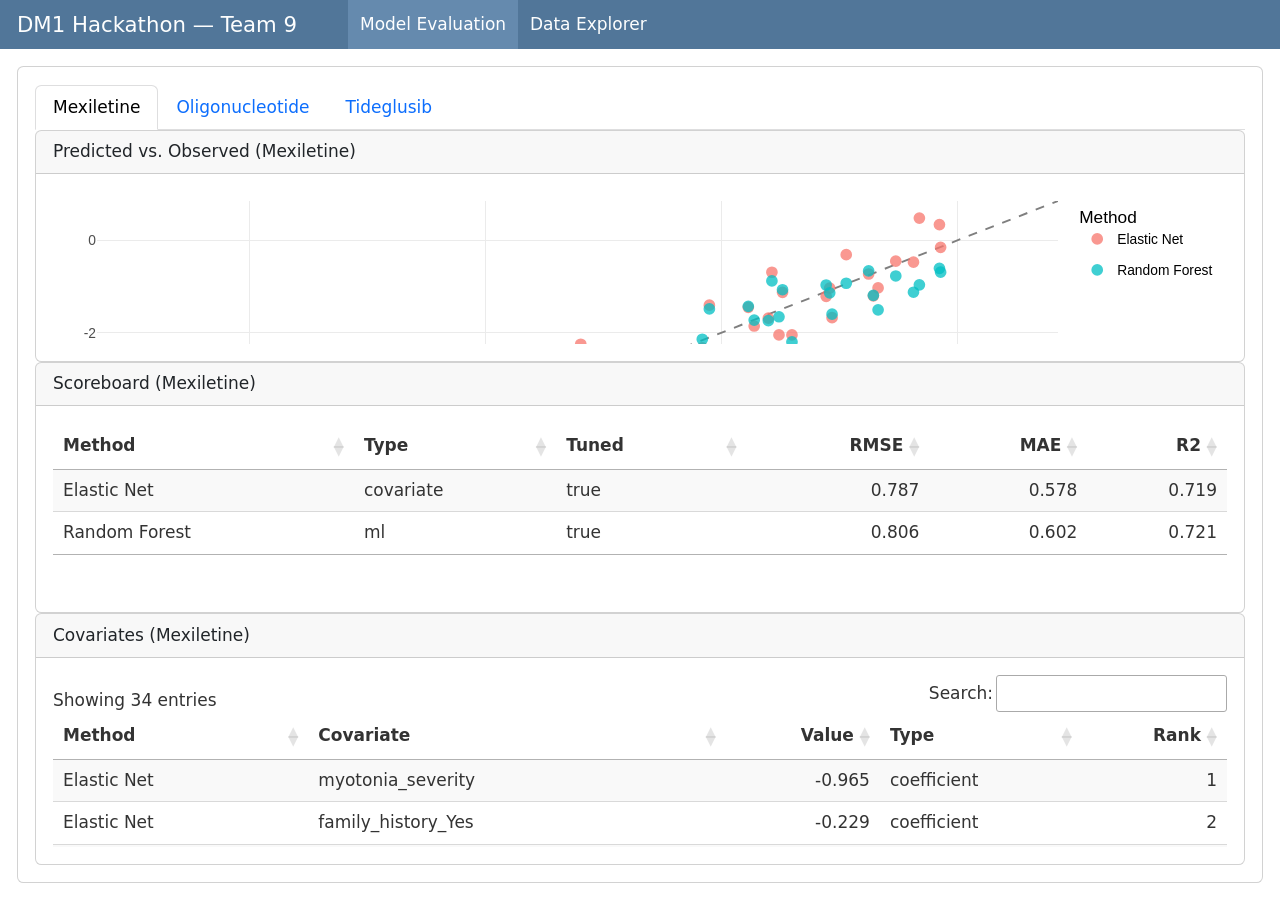
==== commit ae524382: "Fix small predicted-vs-observed plot: drop coord_equal, size the plotly widget explicitly" ====
--- a/deliverable/templates/dashboard/index.html
+++ b/deliverable/templates/dashboard/index.html
@@ -52,7 +52,6 @@
 <script src="index_files/libs/quarto-dashboard/web-components.js" type="module"></script>
 <script src="index_files/libs/quarto-dashboard/components.js"></script>
 
-<link href="index_files/libs/htmltools-fill-0.5.9/fill.css" rel="stylesheet">
 <script src="index_files/libs/htmlwidgets-1.6.4/htmlwidgets.js"></script>
 <script src="index_files/libs/plotly-binding-4.12.1/plotly.js"></script>
 <script src="index_files/libs/typedarray-0.1/typedarray.min.js"></script>
@@ -61,6 +60,7 @@
 <script src="index_files/libs/crosstalk-1.2.2/js/crosstalk.min.js"></script>
 <link href="index_files/libs/plotly-htmlwidgets-css-2.25.2/plotly-htmlwidgets.css" rel="stylesheet">
 <script src="index_files/libs/plotly-main-2.25.2/plotly-latest.min.js"></script>
+<link href="index_files/libs/htmltools-fill-0.5.9/fill.css" rel="stylesheet">
 <link href="index_files/libs/datatables-css-0.0.0/datatables-crosstalk.css" rel="stylesheet">
 <script src="index_files/libs/datatables-binding-0.34.0/datatables.js"></script>
 <link href="index_files/libs/dt-core-1.13.6/css/jquery.dataTables.min.css" rel="stylesheet">
@@ -118,8 +118,8 @@
 </span></div></div>
 <div class="card-body html-fill-item html-fill-container">
 <div class="cell-output-display html-fill-item html-fill-container">
-<div class="plotly html-widget html-fill-item html-fill-container" id="htmlwidget-082941a0091ca01bd578" style="width:100%;height:406px;"></div>
-<script type="application/json" data-for="htmlwidget-082941a0091ca01bd578">{"x":{"data":[{"x":[-7.2902333098109144,0.85489950602919906],"y":[-7.2902333098109144,0.85489950602919906],"text":"intercept: 0<br />slope: 1","type":"scatter","mode":"lines","line":{"width":1.8897637795275593,"color":"rgba(127,127,127,1)","dash":"dash"},"hoveron":"points","showlegend":false,"xaxis":"x","yaxis":"y","hoverinfo":"text","frame":null},{"x":[-0.14999999999999999,-1.3999999999999999,-2.9100000000000001,-1.26,-1.0600000000000001,-2.8399999999999999,-6.9199999999999999,-2.8599999999999999,-1.51,-2.1000000000000001,-2.3399999999999999,-1.72,-1.48,-5,-0.14000000000000001,-3.52,-0.37,-3.1899999999999999,-1.5700000000000001,-3.6600000000000001,-2.1600000000000001,-0.52000000000000002,-2.7200000000000002,-4.8499999999999996,-1.6000000000000001,-0.67000000000000004,-1.77,-0.70999999999999996,-1.1100000000000001,-0.32000000000000001,-0.93999999999999995,-2.1000000000000001,-1.0800000000000001,-2.2400000000000002,-0.75],"y":[0.3452003825752688,-2.0466896028326227,-3.7346635129918591,-2.3826219672690758,-1.6735889079820705,-2.6314247249201919,-4.1773066424361547,-2.7551090423900013,-2.0465353078547741,-3.3893728700281098,-3.1235439612931222,-1.8533769063582497,-1.1228911519632088,-3.8661712213311672,-0.14807058586427355,-3.0876382878572293,-0.47006637730887901,-2.2482758526141144,-0.68874405374681502,-3.2351300857321013,-2.3245620705458405,-0.44955875400068129,-2.4963177974893158,-3.5328677280161265,-1.6837549831015592,-1.0279011116748924,-1.448822769146082,-1.1997255011826284,-1.2098522456742355,0.48466619621828472,-0.3069833886342499,-1.4024541274899722,-1.0331221035270854,-3.3444444639430619,-0.72648783213117918],"text":["observed: -0.15<br />predicted:  0.3452004<br />method: Elastic Net","observed: -1.40<br />predicted: -2.0466896<br />method: Elastic Net","observed: -2.91<br />predicted: -3.7346635<br />method: Elastic Net","observed: -1.26<br />predicted: -2.3826220<br />method: Elastic Net","observed: -1.06<br />predicted: -1.6735889<br />method: Elastic Net","observed: -2.84<br />predicted: -2.6314247<br />method: Elastic Net","observed: -6.92<br />predicted: -4.1773066<br />method: Elastic Net","observed: -2.86<br />predicted: -2.7551090<br />method: Elastic Net","observed: -1.51<br />predicted: -2.0465353<br />method: Elastic Net","observed: -2.10<br />predicted: -3.3893729<br />method: Elastic Net","observed: -2.34<br />predicted: -3.1235440<br />method: Elastic Net","observed: -1.72<br />predicted: -1.8533769<br />method: Elastic Net","observed: -1.48<br />predicted: -1.1228912<br />method: Elastic Net","observed: -5.00<br />predicted: -3.8661712<br />method: Elastic Net","observed: -0.14<br />predicted: -0.1480706<br />method: Elastic Net","observed: -3.52<br />predicted: -3.0876383<br />method: Elastic Net","observed: -0.37<br />predicted: -0.4700664<br />method: Elastic Net","observed: -3.19<br />predicted: -2.2482759<br />method: Elastic Net","observed: -1.57<br />predicted: -0.6887441<br />method: Elastic Net","observed: -3.66<br />predicted: -3.2351301<br />method: Elastic Net","observed: -2.16<br />predicted: -2.3245621<br />method: Elastic Net","observed: -0.52<br />predicted: -0.4495588<br />method: Elastic Net","observed: -2.72<br />predicted: -2.4963178<br />method: Elastic Net","observed: -4.85<br />predicted: -3.5328677<br />method: Elastic Net","observed: -1.60<br />predicted: -1.6837550<br />method: Elastic Net","observed: -0.67<br />predicted: -1.0279011<br />method: Elastic Net","observed: -1.77<br />predicted: -1.4488228<br />method: Elastic Net","observed: -0.71<br />predicted: -1.1997255<br />method: Elastic Net","observed: -1.11<br />predicted: -1.2098522<br />method: Elastic Net","observed: -0.32<br />predicted:  0.4846662<br />method: Elastic Net","observed: -0.94<br />predicted: -0.3069834<br />method: Elastic Net","observed: -2.10<br />predicted: -1.4024541<br />method: Elastic Net","observed: -1.08<br />predicted: -1.0331221<br />method: Elastic Net","observed: -2.24<br />predicted: -3.3444445<br />method: Elastic Net","observed: -0.75<br />predicted: -0.7264878<br />method: Elastic Net"],"type":"scatter","mode":"markers","marker":{"autocolorscale":false,"color":"rgba(248,118,109,1)","opacity":0.69999999999999996,"size":5.6692913385826778,"symbol":"circle","line":{"width":1.8897637795275593,"color":"rgba(248,118,109,1)"}},"hoveron":"points","name":"Elastic Net","legendgroup":"Elastic Net","showlegend":true,"xaxis":"x","yaxis":"y","hoverinfo":"text","frame":null},{"x":[-0.14999999999999999,-1.3999999999999999,-2.9100000000000001,-1.26,-1.0600000000000001,-2.8399999999999999,-6.9199999999999999,-2.8599999999999999,-1.51,-2.1000000000000001,-2.3399999999999999,-1.72,-1.48,-5,-0.14000000000000001,-3.52,-0.37,-3.1899999999999999,-1.5700000000000001,-3.6600000000000001,-2.1600000000000001,-0.52000000000000002,-2.7200000000000002,-4.8499999999999996,-1.6000000000000001,-0.67000000000000004,-1.77,-0.70999999999999996,-1.1100000000000001,-0.32000000000000001,-0.93999999999999995,-2.1000000000000001,-1.0800000000000001,-2.2400000000000002,-0.75],"y":[-0.6036200000000006,-2.1961849999999976,-4.348699999999984,-2.6580649999999952,-1.5956849999999947,-2.3989649999999929,-4.2429499999999738,-2.4408849999999989,-1.6530066666666594,-3.0898792857142823,-3.0592049999999951,-1.7254199999999906,-1.0671199999999958,-3.9098499999999858,-0.68701999999999841,-2.962075,-1.1213599999999984,-2.3902349999999952,-0.87744999999999607,-2.8319639999999882,-2.1398841666666644,-0.76941999999999988,-2.8088558333333289,-3.3544249999999862,-1.7354566666666569,-1.5018049999999956,-1.4257749999999969,-1.1879766666666622,-0.96449499999999799,-0.96093499999999799,-0.92709000000000319,-1.4830049999999964,-1.1340649999999994,-2.4205099999999935,-0.65947499999999959],"text":["observed: -0.15<br />predicted: -0.6036200<br />method: Random Forest","observed: -1.40<br />predicted: -2.1961850<br />method: Random Forest","observed: -2.91<br />predicted: -4.3487000<br />method: Random Forest","observed: -1.26<br />predicted: -2.6580650<br />method: Random Forest","observed: -1.06<br />predicted: -1.5956850<br />method: Random Forest","observed: -2.84<br />predicted: -2.3989650<br />method: Random Forest","observed: -6.92<br />predicted: -4.2429500<br />method: Random Forest","observed: -2.86<br />predicted: -2.4408850<br />method: Random Forest","observed: -1.51<br />predicted: -1.6530067<br />method: Random Forest","observed: -2.10<br />predicted: -3.0898793<br />method: Random Forest","observed: -2.34<br />predicted: -3.0592050<br />method: Random Forest","observed: -1.72<br />predicted: -1.7254200<br />method: Random Forest","observed: -1.48<br />predicted: -1.0671200<br />method: Random Forest","observed: -5.00<br />predicted: -3.9098500<br />method: Random Forest","observed: -0.14<br />predicted: -0.6870200<br />method: Random Forest","observed: -3.52<br />predicted: -2.9620750<br />method: Random Forest","observed: -0.37<br />predicted: -1.1213600<br />method: Random Forest","observed: -3.19<br />predicted: -2.3902350<br />method: Random Forest","observed: -1.57<br />predicted: -0.8774500<br />method: Random Forest","observed: -3.66<br />predicted: -2.8319640<br />method: Random Forest","observed: -2.16<br />predicted: -2.1398842<br />method: Random Forest","observed: -0.52<br />predicted: -0.7694200<br />method: Random Forest","observed: -2.72<br />predicted: -2.8088558<br />method: Random Forest","observed: -4.85<br />predicted: -3.3544250<br />method: Random Forest","observed: -1.60<br />predicted: -1.7354567<br />method: Random Forest","observed: -0.67<br />predicted: -1.5018050<br />method: Random Forest","observed: -1.77<br />predicted: -1.4257750<br />method: Random Forest","observed: -0.71<br />predicted: -1.1879767<br />method: Random Forest","observed: -1.11<br />predicted: -0.9644950<br />method: Random Forest","observed: -0.32<br />predicted: -0.9609350<br />method: Random Forest","observed: -0.94<br />predicted: -0.9270900<br />method: Random Forest","observed: -2.10<br />predicted: -1.4830050<br />method: Random Forest","observed: -1.08<br />predicted: -1.1340650<br />method: Random Forest","observed: -2.24<br />predicted: -2.4205100<br />method: Random Forest","observed: -0.75<br />predicted: -0.6594750<br />method: Random Forest"],"type":"scatter","mode":"markers","marker":{"autocolorscale":false,"color":"rgba(0,191,196,1)","opacity":0.69999999999999996,"size":5.6692913385826778,"symbol":"circle","line":{"width":1.8897637795275593,"color":"rgba(0,191,196,1)"}},"hoveron":"points","name":"Random Forest","legendgroup":"Random Forest","showlegend":true,"xaxis":"x","yaxis":"y","hoverinfo":"text","frame":null}],"layout":{"margin":{"t":23.305936073059364,"r":7.3059360730593621,"b":37.260273972602747,"l":37.260273972602747},"paper_bgcolor":"rgba(255,255,255,1)","font":{"color":"rgba(0,0,0,1)","family":"","size":14.611872146118724},"xaxis":{"domain":[0,1],"automargin":true,"type":"linear","autorange":false,"range":[-7.2902333098109144,0.85489950602919906],"tickmode":"array","ticktext":["-6","-4","-2","0"],"tickvals":[-6,-4,-2,0],"categoryorder":"array","categoryarray":["-6","-4","-2","0"],"nticks":null,"ticks":"","tickcolor":null,"ticklen":3.6529680365296811,"tickwidth":0,"showticklabels":true,"tickfont":{"color":"rgba(77,77,77,1)","family":"","size":11.68949771689498},"tickangle":-0,"showline":false,"linecolor":null,"linewidth":0,"showgrid":true,"gridcolor":"rgba(235,235,235,1)","gridwidth":0.66417600664176002,"zeroline":false,"anchor":"y","title":{"text":"Observed","font":{"color":"rgba(0,0,0,1)","family":"","size":14.611872146118724}},"scaleanchor":"y","scaleratio":1,"hoverformat":".2f"},"yaxis":{"domain":[0,1],"automargin":true,"type":"linear","autorange":false,"range":[-7.2902333098109144,0.85489950602919906],"tickmode":"array","ticktext":["-6","-4","-2","0"],"tickvals":[-6,-4,-2,0],"categoryorder":"array","categoryarray":["-6","-4","-2","0"],"nticks":null,"ticks":"","tickcolor":null,"ticklen":3.6529680365296811,"tickwidth":0,"showticklabels":true,"tickfont":{"color":"rgba(77,77,77,1)","family":"","size":11.689497716894984},"tickangle":-0,"showline":false,"linecolor":null,"linewidth":0,"showgrid":true,"gridcolor":"rgba(235,235,235,1)","gridwidth":0.66417600664176002,"zeroline":false,"anchor":"x","title":{"text":"Predicted","font":{"color":"rgba(0,0,0,1)","family":"","size":14.611872146118724}},"scaleanchor":"x","scaleratio":1,"hoverformat":".2f"},"shapes":[],"showlegend":true,"legend":{"bgcolor":null,"bordercolor":null,"borderwidth":0,"font":{"color":"rgba(0,0,0,1)","family":"","size":11.68949771689498},"title":{"text":"Method","font":{"color":"rgba(0,0,0,1)","family":"","size":14.611872146118724}}},"hovermode":"closest","barmode":"relative"},"config":{"doubleClick":"reset","modeBarButtonsToAdd":["hoverclosest","hovercompare"],"showSendToCloud":false},"source":"A","attrs":{"11dcfa1f850":{"intercept":{},"slope":{},"type":"scatter"},"11dc1e6c4d32":{"x":{},"y":{},"colour":{}}},"cur_data":"11dcfa1f850","visdat":{"11dcfa1f850":["function (y) ","x"],"11dc1e6c4d32":["function (y) ","x"]},"highlight":{"on":"plotly_click","persistent":false,"dynamic":false,"selectize":false,"opacityDim":0.20000000000000001,"selected":{"opacity":1},"debounce":0},"shinyEvents":["plotly_hover","plotly_click","plotly_selected","plotly_relayout","plotly_brushed","plotly_brushing","plotly_clickannotation","plotly_doubleclick","plotly_deselect","plotly_afterplot","plotly_sunburstclick"],"base_url":"https://plot.ly"},"evals":[],"jsHooks":[]}</script>
+<div id="htmlwidget-bb6aa183ba059e0035f1" style="width:100%;height:363px;" class="plotly html-widget html-fill-item html-fill-container"></div>
+<script type="application/json" data-for="htmlwidget-bb6aa183ba059e0035f1">{"x":{"data":[{"x":[-7.2902333098109144,0.85489950602919906],"y":[-7.2902333098109144,0.85489950602919906],"text":"intercept: 0<br />slope: 1","type":"scatter","mode":"lines","line":{"width":1.8897637795275593,"color":"rgba(127,127,127,1)","dash":"dash"},"hoveron":"points","showlegend":false,"xaxis":"x","yaxis":"y","hoverinfo":"text","frame":null},{"x":[-0.14999999999999999,-1.3999999999999999,-2.9100000000000001,-1.26,-1.0600000000000001,-2.8399999999999999,-6.9199999999999999,-2.8599999999999999,-1.51,-2.1000000000000001,-2.3399999999999999,-1.72,-1.48,-5,-0.14000000000000001,-3.52,-0.37,-3.1899999999999999,-1.5700000000000001,-3.6600000000000001,-2.1600000000000001,-0.52000000000000002,-2.7200000000000002,-4.8499999999999996,-1.6000000000000001,-0.67000000000000004,-1.77,-0.70999999999999996,-1.1100000000000001,-0.32000000000000001,-0.93999999999999995,-2.1000000000000001,-1.0800000000000001,-2.2400000000000002,-0.75],"y":[0.3452003825752688,-2.0466896028326227,-3.7346635129918591,-2.3826219672690758,-1.6735889079820705,-2.6314247249201919,-4.1773066424361547,-2.7551090423900013,-2.0465353078547741,-3.3893728700281098,-3.1235439612931222,-1.8533769063582497,-1.1228911519632088,-3.8661712213311672,-0.14807058586427355,-3.0876382878572293,-0.47006637730887901,-2.2482758526141144,-0.68874405374681502,-3.2351300857321013,-2.3245620705458405,-0.44955875400068129,-2.4963177974893158,-3.5328677280161265,-1.6837549831015592,-1.0279011116748924,-1.448822769146082,-1.1997255011826284,-1.2098522456742355,0.48466619621828472,-0.3069833886342499,-1.4024541274899722,-1.0331221035270854,-3.3444444639430619,-0.72648783213117918],"text":["observed: -0.15<br />predicted:  0.3452004<br />method: Elastic Net","observed: -1.40<br />predicted: -2.0466896<br />method: Elastic Net","observed: -2.91<br />predicted: -3.7346635<br />method: Elastic Net","observed: -1.26<br />predicted: -2.3826220<br />method: Elastic Net","observed: -1.06<br />predicted: -1.6735889<br />method: Elastic Net","observed: -2.84<br />predicted: -2.6314247<br />method: Elastic Net","observed: -6.92<br />predicted: -4.1773066<br />method: Elastic Net","observed: -2.86<br />predicted: -2.7551090<br />method: Elastic Net","observed: -1.51<br />predicted: -2.0465353<br />method: Elastic Net","observed: -2.10<br />predicted: -3.3893729<br />method: Elastic Net","observed: -2.34<br />predicted: -3.1235440<br />method: Elastic Net","observed: -1.72<br />predicted: -1.8533769<br />method: Elastic Net","observed: -1.48<br />predicted: -1.1228912<br />method: Elastic Net","observed: -5.00<br />predicted: -3.8661712<br />method: Elastic Net","observed: -0.14<br />predicted: -0.1480706<br />method: Elastic Net","observed: -3.52<br />predicted: -3.0876383<br />method: Elastic Net","observed: -0.37<br />predicted: -0.4700664<br />method: Elastic Net","observed: -3.19<br />predicted: -2.2482759<br />method: Elastic Net","observed: -1.57<br />predicted: -0.6887441<br />method: Elastic Net","observed: -3.66<br />predicted: -3.2351301<br />method: Elastic Net","observed: -2.16<br />predicted: -2.3245621<br />method: Elastic Net","observed: -0.52<br />predicted: -0.4495588<br />method: Elastic Net","observed: -2.72<br />predicted: -2.4963178<br />method: Elastic Net","observed: -4.85<br />predicted: -3.5328677<br />method: Elastic Net","observed: -1.60<br />predicted: -1.6837550<br />method: Elastic Net","observed: -0.67<br />predicted: -1.0279011<br />method: Elastic Net","observed: -1.77<br />predicted: -1.4488228<br />method: Elastic Net","observed: -0.71<br />predicted: -1.1997255<br />method: Elastic Net","observed: -1.11<br />predicted: -1.2098522<br />method: Elastic Net","observed: -0.32<br />predicted:  0.4846662<br />method: Elastic Net","observed: -0.94<br />predicted: -0.3069834<br />method: Elastic Net","observed: -2.10<br />predicted: -1.4024541<br />method: Elastic Net","observed: -1.08<br />predicted: -1.0331221<br />method: Elastic Net","observed: -2.24<br />predicted: -3.3444445<br />method: Elastic Net","observed: -0.75<br />predicted: -0.7264878<br />method: Elastic Net"],"type":"scatter","mode":"markers","marker":{"autocolorscale":false,"color":"rgba(248,118,109,1)","opacity":0.75,"size":9.8267716535433092,"symbol":"circle","line":{"width":1.8897637795275593,"color":"rgba(248,118,109,1)"}},"hoveron":"points","name":"Elastic Net","legendgroup":"Elastic Net","showlegend":true,"xaxis":"x","yaxis":"y","hoverinfo":"text","frame":null},{"x":[-0.14999999999999999,-1.3999999999999999,-2.9100000000000001,-1.26,-1.0600000000000001,-2.8399999999999999,-6.9199999999999999,-2.8599999999999999,-1.51,-2.1000000000000001,-2.3399999999999999,-1.72,-1.48,-5,-0.14000000000000001,-3.52,-0.37,-3.1899999999999999,-1.5700000000000001,-3.6600000000000001,-2.1600000000000001,-0.52000000000000002,-2.7200000000000002,-4.8499999999999996,-1.6000000000000001,-0.67000000000000004,-1.77,-0.70999999999999996,-1.1100000000000001,-0.32000000000000001,-0.93999999999999995,-2.1000000000000001,-1.0800000000000001,-2.2400000000000002,-0.75],"y":[-0.6036200000000006,-2.1961849999999976,-4.348699999999984,-2.6580649999999952,-1.5956849999999947,-2.3989649999999929,-4.2429499999999738,-2.4408849999999989,-1.6530066666666594,-3.0898792857142823,-3.0592049999999951,-1.7254199999999906,-1.0671199999999958,-3.9098499999999858,-0.68701999999999841,-2.962075,-1.1213599999999984,-2.3902349999999952,-0.87744999999999607,-2.8319639999999882,-2.1398841666666644,-0.76941999999999988,-2.8088558333333289,-3.3544249999999862,-1.7354566666666569,-1.5018049999999956,-1.4257749999999969,-1.1879766666666622,-0.96449499999999799,-0.96093499999999799,-0.92709000000000319,-1.4830049999999964,-1.1340649999999994,-2.4205099999999935,-0.65947499999999959],"text":["observed: -0.15<br />predicted: -0.6036200<br />method: Random Forest","observed: -1.40<br />predicted: -2.1961850<br />method: Random Forest","observed: -2.91<br />predicted: -4.3487000<br />method: Random Forest","observed: -1.26<br />predicted: -2.6580650<br />method: Random Forest","observed: -1.06<br />predicted: -1.5956850<br />method: Random Forest","observed: -2.84<br />predicted: -2.3989650<br />method: Random Forest","observed: -6.92<br />predicted: -4.2429500<br />method: Random Forest","observed: -2.86<br />predicted: -2.4408850<br />method: Random Forest","observed: -1.51<br />predicted: -1.6530067<br />method: Random Forest","observed: -2.10<br />predicted: -3.0898793<br />method: Random Forest","observed: -2.34<br />predicted: -3.0592050<br />method: Random Forest","observed: -1.72<br />predicted: -1.7254200<br />method: Random Forest","observed: -1.48<br />predicted: -1.0671200<br />method: Random Forest","observed: -5.00<br />predicted: -3.9098500<br />method: Random Forest","observed: -0.14<br />predicted: -0.6870200<br />method: Random Forest","observed: -3.52<br />predicted: -2.9620750<br />method: Random Forest","observed: -0.37<br />predicted: -1.1213600<br />method: Random Forest","observed: -3.19<br />predicted: -2.3902350<br />method: Random Forest","observed: -1.57<br />predicted: -0.8774500<br />method: Random Forest","observed: -3.66<br />predicted: -2.8319640<br />method: Random Forest","observed: -2.16<br />predicted: -2.1398842<br />method: Random Forest","observed: -0.52<br />predicted: -0.7694200<br />method: Random Forest","observed: -2.72<br />predicted: -2.8088558<br />method: Random Forest","observed: -4.85<br />predicted: -3.3544250<br />method: Random Forest","observed: -1.60<br />predicted: -1.7354567<br />method: Random Forest","observed: -0.67<br />predicted: -1.5018050<br />method: Random Forest","observed: -1.77<br />predicted: -1.4257750<br />method: Random Forest","observed: -0.71<br />predicted: -1.1879767<br />method: Random Forest","observed: -1.11<br />predicted: -0.9644950<br />method: Random Forest","observed: -0.32<br />predicted: -0.9609350<br />method: Random Forest","observed: -0.94<br />predicted: -0.9270900<br />method: Random Forest","observed: -2.10<br />predicted: -1.4830050<br />method: Random Forest","observed: -1.08<br />predicted: -1.1340650<br />method: Random Forest","observed: -2.24<br />predicted: -2.4205100<br />method: Random Forest","observed: -0.75<br />predicted: -0.6594750<br />method: Random Forest"],"type":"scatter","mode":"markers","marker":{"autocolorscale":false,"color":"rgba(0,191,196,1)","opacity":0.75,"size":9.8267716535433092,"symbol":"circle","line":{"width":1.8897637795275593,"color":"rgba(0,191,196,1)"}},"hoveron":"points","name":"Random Forest","legendgroup":"Random Forest","showlegend":true,"xaxis":"x","yaxis":"y","hoverinfo":"text","frame":null}],"layout":{"margin":{"t":10,"r":8.6342880863428846,"b":44.034869240348698,"l":44.034869240348712},"paper_bgcolor":"rgba(255,255,255,1)","font":{"color":"rgba(0,0,0,1)","family":"","size":17.268576172685766},"xaxis":{"domain":[0,1],"automargin":true,"type":"linear","autorange":false,"range":[-7.2902333098109144,0.85489950602919906],"tickmode":"array","ticktext":["-6","-4","-2","0"],"tickvals":[-6,-4,-2,0],"categoryorder":"array","categoryarray":["-6","-4","-2","0"],"nticks":null,"ticks":"","tickcolor":null,"ticklen":4.3171440431714414,"tickwidth":0,"showticklabels":true,"tickfont":{"color":"rgba(77,77,77,1)","family":"","size":13.814860938148611},"tickangle":-0,"showline":false,"linecolor":null,"linewidth":0,"showgrid":true,"gridcolor":"rgba(235,235,235,1)","gridwidth":0.78493528057662576,"zeroline":false,"anchor":"y","title":{"text":"Observed","font":{"color":"rgba(0,0,0,1)","family":"","size":17.268576172685766}},"hoverformat":".2f"},"yaxis":{"domain":[0,1],"automargin":true,"type":"linear","autorange":false,"range":[-7.2902333098109144,0.85489950602919906],"tickmode":"array","ticktext":["-6","-4","-2","0"],"tickvals":[-6,-4,-2,0],"categoryorder":"array","categoryarray":["-6","-4","-2","0"],"nticks":null,"ticks":"","tickcolor":null,"ticklen":4.3171440431714423,"tickwidth":0,"showticklabels":true,"tickfont":{"color":"rgba(77,77,77,1)","family":"","size":13.814860938148612},"tickangle":-0,"showline":false,"linecolor":null,"linewidth":0,"showgrid":true,"gridcolor":"rgba(235,235,235,1)","gridwidth":0.78493528057662576,"zeroline":false,"anchor":"x","title":{"text":"Predicted","font":{"color":"rgba(0,0,0,1)","family":"","size":17.268576172685766}},"hoverformat":".2f"},"shapes":[],"showlegend":true,"legend":{"bgcolor":null,"bordercolor":null,"borderwidth":0,"font":{"color":"rgba(0,0,0,1)","family":"","size":13.814860938148611},"title":{"text":"Method","font":{"color":"rgba(0,0,0,1)","family":"","size":17.268576172685766}}},"hovermode":"closest","height":430,"barmode":"relative","autosize":true},"config":{"doubleClick":"reset","modeBarButtonsToAdd":["hoverclosest","hovercompare"],"showSendToCloud":false},"source":"A","attrs":{"3ed15acbaf00":{"intercept":{},"slope":{},"type":"scatter"},"3ed14a7450c4":{"x":{},"y":{},"colour":{}}},"cur_data":"3ed15acbaf00","visdat":{"3ed15acbaf00":["function (y) ","x"],"3ed14a7450c4":["function (y) ","x"]},"highlight":{"on":"plotly_click","persistent":false,"dynamic":false,"selectize":false,"opacityDim":0.20000000000000001,"selected":{"opacity":1},"debounce":0},"shinyEvents":["plotly_hover","plotly_click","plotly_selected","plotly_relayout","plotly_brushed","plotly_brushing","plotly_clickannotation","plotly_doubleclick","plotly_deselect","plotly_afterplot","plotly_sunburstclick"],"base_url":"https://plot.ly"},"evals":[],"jsHooks":[]}</script>
 </div>
 </div>
 <bslib-tooltip placement="auto" bsoptions="[]" data-require-bs-version="5" data-require-bs-caller="tooltip()">
@@ -134,8 +134,8 @@
 </span></div></div>
 <div class="card-body html-fill-item html-fill-container">
 <div class="cell-output-display html-fill-item html-fill-container">
-<div class="datatables html-widget html-fill-item html-fill-container" id="htmlwidget-a5bb55860a8054c35193" style="width:100%;height:auto;"></div>
-<script type="application/json" data-for="htmlwidget-a5bb55860a8054c35193">{"x":{"filter":"none","vertical":false,"data":[["Elastic Net","Random Forest"],["covariate","ml"],[true,true],[0.7865948744491805,0.8064962276642582],[0.5776951826078037,0.6023293414965988],[0.7194238246652318,0.7210884353829684]],"container":"<table class=\"display\">\n  <thead>\n    <tr>\n      <th>Method<\/th>\n      <th>Type<\/th>\n      <th>Tuned<\/th>\n      <th>RMSE<\/th>\n      <th>MAE<\/th>\n      <th>R2<\/th>\n    <\/tr>\n  <\/thead>\n<\/table>","options":{"bPaginate":false,"dom":"t","language":{"info":"Showing _TOTAL_ entries"},"paging":false,"columnDefs":[{"targets":3,"render":"function(data, type, row, meta) {\n    return type !== 'display' ? data : DTWidget.formatRound(data, 3, 3, \",\", \".\", null);\n  }"},{"targets":4,"render":"function(data, type, row, meta) {\n    return type !== 'display' ? data : DTWidget.formatRound(data, 3, 3, \",\", \".\", null);\n  }"},{"targets":5,"render":"function(data, type, row, meta) {\n    return type !== 'display' ? data : DTWidget.formatRound(data, 3, 3, \",\", \".\", null);\n  }"},{"className":"dt-right","targets":[3,4,5]},{"name":"Method","targets":0},{"name":"Type","targets":1},{"name":"Tuned","targets":2},{"name":"RMSE","targets":3},{"name":"MAE","targets":4},{"name":"R2","targets":5}],"order":[],"autoWidth":false,"orderClasses":false}},"evals":["options.columnDefs.0.render","options.columnDefs.1.render","options.columnDefs.2.render"],"jsHooks":[]}</script>
+<div class="datatables html-widget html-fill-item html-fill-container" id="htmlwidget-2b4350b4dbdec2abcc7b" style="width:100%;height:auto;"></div>
+<script type="application/json" data-for="htmlwidget-2b4350b4dbdec2abcc7b">{"x":{"filter":"none","vertical":false,"data":[["Elastic Net","Random Forest"],["covariate","ml"],[true,true],[0.7865948744491805,0.8064962276642582],[0.5776951826078037,0.6023293414965988],[0.7194238246652318,0.7210884353829684]],"container":"<table class=\"display\">\n  <thead>\n    <tr>\n      <th>Method<\/th>\n      <th>Type<\/th>\n      <th>Tuned<\/th>\n      <th>RMSE<\/th>\n      <th>MAE<\/th>\n      <th>R2<\/th>\n    <\/tr>\n  <\/thead>\n<\/table>","options":{"bPaginate":false,"dom":"t","language":{"info":"Showing _TOTAL_ entries"},"paging":false,"columnDefs":[{"targets":3,"render":"function(data, type, row, meta) {\n    return type !== 'display' ? data : DTWidget.formatRound(data, 3, 3, \",\", \".\", null);\n  }"},{"targets":4,"render":"function(data, type, row, meta) {\n    return type !== 'display' ? data : DTWidget.formatRound(data, 3, 3, \",\", \".\", null);\n  }"},{"targets":5,"render":"function(data, type, row, meta) {\n    return type !== 'display' ? data : DTWidget.formatRound(data, 3, 3, \",\", \".\", null);\n  }"},{"className":"dt-right","targets":[3,4,5]},{"name":"Method","targets":0},{"name":"Type","targets":1},{"name":"Tuned","targets":2},{"name":"RMSE","targets":3},{"name":"MAE","targets":4},{"name":"R2","targets":5}],"order":[],"autoWidth":false,"orderClasses":false}},"evals":["options.columnDefs.0.render","options.columnDefs.1.render","options.columnDefs.2.render"],"jsHooks":[]}</script>
 </div>
 </div>
 <bslib-tooltip placement="auto" bsoptions="[]" data-require-bs-version="5" data-require-bs-caller="tooltip()">
@@ -150,8 +150,8 @@
 </span></div></div>
 <div class="card-body html-fill-item html-fill-container">
 <div class="cell-output-display html-fill-item html-fill-container">
-<div class="datatables html-widget html-fill-item html-fill-container" id="htmlwidget-1e741d02a9e7c87a71a0" style="width:100%;height:auto;"></div>
-<script type="application/json" data-for="htmlwidget-1e741d02a9e7c87a71a0">{"x":{"filter":"none","vertical":false,"data":[["Elastic Net","Elastic Net","Elastic Net","Elastic Net","Elastic Net","Elastic Net","Elastic Net","Elastic Net","Elastic Net","Elastic Net","Elastic Net","Elastic Net","Elastic Net","Elastic Net","Elastic Net","Elastic Net","Elastic Net","Elastic Net","Random Forest","Random Forest","Random Forest","Random Forest","Random Forest","Random Forest","Random Forest","Random Forest","Random Forest","Random Forest","Random Forest","Random Forest","Random Forest","Random Forest","Random Forest","Random Forest"],["myotonia_severity","family_history_Yes","family_history_Unknown","cognitive_function","disease_duration","sex_Male","ctg_repeats","ck_level","smoking_status_Never","cataracts_Yes","pr_interval","phenotype_juvenile_onset","age_at_onset","insulin_resistance","phenotype_late_onset","somatic_mosaicism_index","bmi","smoking_status_Former","myotonia_severity","ctg_repeats","phenotype","age_at_onset","somatic_mosaicism_index","cognitive_function","disease_duration","muscle_strength","insulin_resistance","family_history","cataracts","pr_interval","sex","bmi","smoking_status","ck_level"],[-0.9646627716966432,-0.228829678216553,-0.191180880591064,0.1506107654180339,0.1394593286895934,-0.1040572027148333,-0.09907782338443544,-0.08335154732043398,-0.06631843769087613,-0.05422953584738654,0.05288855360157271,0.04628525821139999,0.04178092534215651,-0.03816543998294505,-0.03690385936265492,0.02506251688094057,-0.01704331240704071,-0.00983966738738524,0.7632434056387886,0.4735905862988329,0.09340310872325172,0.05692201876042053,0.04977424227282182,0.03029726744354934,0.02959150648345401,0.02936316878669612,0.0087898470405276,0.00457209912376886,0.00429152546455166,0.00246996059939295,0.00175783486470379,0.00146222707275043,-0.00318802951564103,-0.01091722791989548],["coefficient","coefficient","coefficient","coefficient","coefficient","coefficient","coefficient","coefficient","coefficient","coefficient","coefficient","coefficient","coefficient","coefficient","coefficient","coefficient","coefficient","coefficient","importance","importance","importance","importance","importance","importance","importance","importance","importance","importance","importance","importance","importance","importance","importance","importance"],[1,2,3,4,5,6,7,8,9,10,11,12,13,14,15,16,17,18,1,2,3,4,5,6,7,8,9,10,11,12,13,14,15,16]],"container":"<table class=\"display\">\n  <thead>\n    <tr>\n      <th>Method<\/th>\n      <th>Covariate<\/th>\n      <th>Value<\/th>\n      <th>Type<\/th>\n      <th>Rank<\/th>\n    <\/tr>\n  <\/thead>\n<\/table>","options":{"bPaginate":false,"dom":"ifrt","language":{"info":"Showing _TOTAL_ entries"},"pageLength":10,"columnDefs":[{"targets":2,"render":"function(data, type, row, meta) {\n    return type !== 'display' ? data : DTWidget.formatRound(data, 3, 3, \",\", \".\", null);\n  }"},{"className":"dt-right","targets":[2,4]},{"name":"Method","targets":0},{"name":"Covariate","targets":1},{"name":"Value","targets":2},{"name":"Type","targets":3},{"name":"Rank","targets":4}],"order":[],"autoWidth":false,"orderClasses":false}},"evals":["options.columnDefs.0.render"],"jsHooks":[]}</script>
+<div class="datatables html-widget html-fill-item html-fill-container" id="htmlwidget-cc5124e08520f60635f7" style="width:100%;height:auto;"></div>
+<script type="application/json" data-for="htmlwidget-cc5124e08520f60635f7">{"x":{"filter":"none","vertical":false,"data":[["Elastic Net","Elastic Net","Elastic Net","Elastic Net","Elastic Net","Elastic Net","Elastic Net","Elastic Net","Elastic Net","Elastic Net","Elastic Net","Elastic Net","Elastic Net","Elastic Net","Elastic Net","Elastic Net","Elastic Net","Elastic Net","Random Forest","Random Forest","Random Forest","Random Forest","Random Forest","Random Forest","Random Forest","Random Forest","Random Forest","Random Forest","Random Forest","Random Forest","Random Forest","Random Forest","Random Forest","Random Forest"],["myotonia_severity","family_history_Yes","family_history_Unknown","cognitive_function","disease_duration","sex_Male","ctg_repeats","ck_level","smoking_status_Never","cataracts_Yes","pr_interval","phenotype_juvenile_onset","age_at_onset","insulin_resistance","phenotype_late_onset","somatic_mosaicism_index","bmi","smoking_status_Former","myotonia_severity","ctg_repeats","phenotype","age_at_onset","somatic_mosaicism_index","cognitive_function","disease_duration","muscle_strength","insulin_resistance","family_history","cataracts","pr_interval","sex","bmi","smoking_status","ck_level"],[-0.9646627716966432,-0.228829678216553,-0.191180880591064,0.1506107654180339,0.1394593286895934,-0.1040572027148333,-0.09907782338443544,-0.08335154732043398,-0.06631843769087613,-0.05422953584738654,0.05288855360157271,0.04628525821139999,0.04178092534215651,-0.03816543998294505,-0.03690385936265492,0.02506251688094057,-0.01704331240704071,-0.00983966738738524,0.7632434056387886,0.4735905862988329,0.09340310872325172,0.05692201876042053,0.04977424227282182,0.03029726744354934,0.02959150648345401,0.02936316878669612,0.0087898470405276,0.00457209912376886,0.00429152546455166,0.00246996059939295,0.00175783486470379,0.00146222707275043,-0.00318802951564103,-0.01091722791989548],["coefficient","coefficient","coefficient","coefficient","coefficient","coefficient","coefficient","coefficient","coefficient","coefficient","coefficient","coefficient","coefficient","coefficient","coefficient","coefficient","coefficient","coefficient","importance","importance","importance","importance","importance","importance","importance","importance","importance","importance","importance","importance","importance","importance","importance","importance"],[1,2,3,4,5,6,7,8,9,10,11,12,13,14,15,16,17,18,1,2,3,4,5,6,7,8,9,10,11,12,13,14,15,16]],"container":"<table class=\"display\">\n  <thead>\n    <tr>\n      <th>Method<\/th>\n      <th>Covariate<\/th>\n      <th>Value<\/th>\n      <th>Type<\/th>\n      <th>Rank<\/th>\n    <\/tr>\n  <\/thead>\n<\/table>","options":{"bPaginate":false,"dom":"ifrt","language":{"info":"Showing _TOTAL_ entries"},"pageLength":10,"columnDefs":[{"targets":2,"render":"function(data, type, row, meta) {\n    return type !== 'display' ? data : DTWidget.formatRound(data, 3, 3, \",\", \".\", null);\n  }"},{"className":"dt-right","targets":[2,4]},{"name":"Method","targets":0},{"name":"Covariate","targets":1},{"name":"Value","targets":2},{"name":"Type","targets":3},{"name":"Rank","targets":4}],"order":[],"autoWidth":false,"orderClasses":false}},"evals":["options.columnDefs.0.render"],"jsHooks":[]}</script>
 </div>
 </div>
 <bslib-tooltip placement="auto" bsoptions="[]" data-require-bs-version="5" data-require-bs-caller="tooltip()">
@@ -168,8 +168,8 @@
 </span></div></div>
 <div class="card-body html-fill-item html-fill-container">
 <div class="cell-output-display html-fill-item html-fill-container">
-<div class="plotly html-widget html-fill-item html-fill-container" id="htmlwidget-e33b2994e278f2b8c892" style="width:100%;height:406px;"></div>
-<script type="application/json" data-for="htmlwidget-e33b2994e278f2b8c892">{"x":{"data":[{"x":[-2.0350000000000001,5.5549999999999997],"y":[-2.0350000000000001,5.5549999999999997],"text":"intercept: 0<br />slope: 1","type":"scatter","mode":"lines","line":{"width":1.8897637795275593,"color":"rgba(127,127,127,1)","dash":"dash"},"hoveron":"points","showlegend":false,"xaxis":"x","yaxis":"y","hoverinfo":"text","frame":null},{"x":[-0.81999999999999995,4.8499999999999996,4.6799999999999997,2.5800000000000001,2.3999999999999999,1.1000000000000001,0.080000000000000002,0.94999999999999996,-1.6899999999999999,-1.0900000000000001,0.79000000000000004,2,0.70999999999999996,-0.17999999999999999,-0.29999999999999999,5.21,1.76,0.38,3.1899999999999999,2.8900000000000001,0.55000000000000004,1.1200000000000001,1.72,-1.4399999999999999,1.8300000000000001,0.63,0.089999999999999997,-1.3899999999999999,3.2000000000000002,1.3600000000000001,2.4900000000000002,0.69999999999999996,-1.28,4.5499999999999998,-0.20999999999999999],"y":[0.67954250145716977,1.3674231863397248,2.2261872784712806,1.7823368635902008,1.9371416512044224,0.8328738065453678,0.83652379818960942,0.0097511269724858407,0.97085086765965101,0.15710059070348739,-0.0075797609886751301,1.906175504165027,1.3447901503069752,0.53937441561857902,1.4563685657038892,1.6828160194652908,2.5035677187870968,2.7462598893288175,1.5830101808590655,1.3604481721647106,2.3988357790585795,1.9596432025278301,1.0659165901798,0.74393972530148689,0.15673769595320944,0.25311960094839908,0.20438809748678036,2.1529227921287482,1.3548994482120258,1.2695081216884982,-0.14591765994172551,2.0820864922840112,0.22736434397726793,2.9265776188622712,2.3244401358292222],"text":["observed: -0.82<br />predicted:  0.679542501<br />method: Elastic Net","observed:  4.85<br />predicted:  1.367423186<br />method: Elastic Net","observed:  4.68<br />predicted:  2.226187278<br />method: Elastic Net","observed:  2.58<br />predicted:  1.782336864<br />method: Elastic Net","observed:  2.40<br />predicted:  1.937141651<br />method: Elastic Net","observed:  1.10<br />predicted:  0.832873807<br />method: Elastic Net","observed:  0.08<br />predicted:  0.836523798<br />method: Elastic Net","observed:  0.95<br />predicted:  0.009751127<br />method: Elastic Net","observed: -1.69<br />predicted:  0.970850868<br />method: Elastic Net","observed: -1.09<br />predicted:  0.157100591<br />method: Elastic Net","observed:  0.79<br />predicted: -0.007579761<br />method: Elastic Net","observed:  2.00<br />predicted:  1.906175504<br />method: Elastic Net","observed:  0.71<br />predicted:  1.344790150<br />method: Elastic Net","observed: -0.18<br />predicted:  0.539374416<br />method: Elastic Net","observed: -0.30<br />predicted:  1.456368566<br />method: Elastic Net","observed:  5.21<br />predicted:  1.682816019<br />method: Elastic Net","observed:  1.76<br />predicted:  2.503567719<br />method: Elastic Net","observed:  0.38<br />predicted:  2.746259889<br />method: Elastic Net","observed:  3.19<br />predicted:  1.583010181<br />method: Elastic Net","observed:  2.89<br />predicted:  1.360448172<br />method: Elastic Net","observed:  0.55<br />predicted:  2.398835779<br />method: Elastic Net","observed:  1.12<br />predicted:  1.959643203<br />method: Elastic Net","observed:  1.72<br />predicted:  1.065916590<br />method: Elastic Net","observed: -1.44<br />predicted:  0.743939725<br />method: Elastic Net","observed:  1.83<br />predicted:  0.156737696<br />method: Elastic Net","observed:  0.63<br />predicted:  0.253119601<br />method: Elastic Net","observed:  0.09<br />predicted:  0.204388097<br />method: Elastic Net","observed: -1.39<br />predicted:  2.152922792<br />method: Elastic Net","observed:  3.20<br />predicted:  1.354899448<br />method: Elastic Net","observed:  1.36<br />predicted:  1.269508122<br />method: Elastic Net","observed:  2.49<br />predicted: -0.145917660<br />method: Elastic Net","observed:  0.70<br />predicted:  2.082086492<br />method: Elastic Net","observed: -1.28<br />predicted:  0.227364344<br />method: Elastic Net","observed:  4.55<br />predicted:  2.926577619<br />method: Elastic Net","observed: -0.21<br />predicted:  2.324440136<br />method: Elastic Net"],"type":"scatter","mode":"markers","marker":{"autocolorscale":false,"color":"rgba(248,118,109,1)","opacity":0.69999999999999996,"size":5.6692913385826778,"symbol":"circle","line":{"width":1.8897637795275593,"color":"rgba(248,118,109,1)"}},"hoveron":"points","name":"Elastic Net","legendgroup":"Elastic Net","showlegend":true,"xaxis":"x","yaxis":"y","hoverinfo":"text","frame":null},{"x":[-0.81999999999999995,4.8499999999999996,4.6799999999999997,2.5800000000000001,2.3999999999999999,1.1000000000000001,0.080000000000000002,0.94999999999999996,-1.6899999999999999,-1.0900000000000001,0.79000000000000004,2,0.70999999999999996,-0.17999999999999999,-0.29999999999999999,5.21,1.76,0.38,3.1899999999999999,2.8900000000000001,0.55000000000000004,1.1200000000000001,1.72,-1.4399999999999999,1.8300000000000001,0.63,0.089999999999999997,-1.3899999999999999,3.2000000000000002,1.3600000000000001,2.4900000000000002,0.69999999999999996,-1.28,4.5499999999999998,-0.20999999999999999],"y":[1.209848868091622,1.4027289993092231,2.190551147305821,1.6092997315885755,1.5650725522944633,0.16836766304892503,1.2197734012902699,0.70220425302545164,0.69916351087902928,0.25708914764011265,0.66448449879840887,1.2627746287469928,1.2868500361832,0.26552117470325021,0.86110337280154703,1.1296476879800248,2.0577324158906336,1.7453005463670259,1.5277040988194208,1.4089376314439073,2.1361097848095354,1.2619958357829304,1.5617896814713119,0.90472738620808124,0.33341647433802685,0.29662706806711514,0.61010022736309266,0.72834731910962069,1.727582968858131,1.4253845352385257,0.73927020046041547,1.9567755333322381,0.72611996797854417,1.9838542683787079,2.0157628424988561],"text":["observed: -0.82<br />predicted:  1.209848868<br />method: Random Forest","observed:  4.85<br />predicted:  1.402728999<br />method: Random Forest","observed:  4.68<br />predicted:  2.190551147<br />method: Random Forest","observed:  2.58<br />predicted:  1.609299732<br />method: Random Forest","observed:  2.40<br />predicted:  1.565072552<br />method: Random Forest","observed:  1.10<br />predicted:  0.168367663<br />method: Random Forest","observed:  0.08<br />predicted:  1.219773401<br />method: Random Forest","observed:  0.95<br />predicted:  0.702204253<br />method: Random Forest","observed: -1.69<br />predicted:  0.699163511<br />method: Random Forest","observed: -1.09<br />predicted:  0.257089148<br />method: Random Forest","observed:  0.79<br />predicted:  0.664484499<br />method: Random Forest","observed:  2.00<br />predicted:  1.262774629<br />method: Random Forest","observed:  0.71<br />predicted:  1.286850036<br />method: Random Forest","observed: -0.18<br />predicted:  0.265521175<br />method: Random Forest","observed: -0.30<br />predicted:  0.861103373<br />method: Random Forest","observed:  5.21<br />predicted:  1.129647688<br />method: Random Forest","observed:  1.76<br />predicted:  2.057732416<br />method: Random Forest","observed:  0.38<br />predicted:  1.745300546<br />method: Random Forest","observed:  3.19<br />predicted:  1.527704099<br />method: Random Forest","observed:  2.89<br />predicted:  1.408937631<br />method: Random Forest","observed:  0.55<br />predicted:  2.136109785<br />method: Random Forest","observed:  1.12<br />predicted:  1.261995836<br />method: Random Forest","observed:  1.72<br />predicted:  1.561789681<br />method: Random Forest","observed: -1.44<br />predicted:  0.904727386<br />method: Random Forest","observed:  1.83<br />predicted:  0.333416474<br />method: Random Forest","observed:  0.63<br />predicted:  0.296627068<br />method: Random Forest","observed:  0.09<br />predicted:  0.610100227<br />method: Random Forest","observed: -1.39<br />predicted:  0.728347319<br />method: Random Forest","observed:  3.20<br />predicted:  1.727582969<br />method: Random Forest","observed:  1.36<br />predicted:  1.425384535<br />method: Random Forest","observed:  2.49<br />predicted:  0.739270200<br />method: Random Forest","observed:  0.70<br />predicted:  1.956775533<br />method: Random Forest","observed: -1.28<br />predicted:  0.726119968<br />method: Random Forest","observed:  4.55<br />predicted:  1.983854268<br />method: Random Forest","observed: -0.21<br />predicted:  2.015762842<br />method: Random Forest"],"type":"scatter","mode":"markers","marker":{"autocolorscale":false,"color":"rgba(0,191,196,1)","opacity":0.69999999999999996,"size":5.6692913385826778,"symbol":"circle","line":{"width":1.8897637795275593,"color":"rgba(0,191,196,1)"}},"hoveron":"points","name":"Random Forest","legendgroup":"Random Forest","showlegend":true,"xaxis":"x","yaxis":"y","hoverinfo":"text","frame":null}],"layout":{"margin":{"t":23.305936073059364,"r":7.3059360730593621,"b":37.260273972602747,"l":37.260273972602747},"paper_bgcolor":"rgba(255,255,255,1)","font":{"color":"rgba(0,0,0,1)","family":"","size":14.611872146118724},"xaxis":{"domain":[0,1],"automargin":true,"type":"linear","autorange":false,"range":[-2.0350000000000001,5.5549999999999997],"tickmode":"array","ticktext":["-2","0","2","4"],"tickvals":[-2,0,2,4],"categoryorder":"array","categoryarray":["-2","0","2","4"],"nticks":null,"ticks":"","tickcolor":null,"ticklen":3.6529680365296811,"tickwidth":0,"showticklabels":true,"tickfont":{"color":"rgba(77,77,77,1)","family":"","size":11.68949771689498},"tickangle":-0,"showline":false,"linecolor":null,"linewidth":0,"showgrid":true,"gridcolor":"rgba(235,235,235,1)","gridwidth":0.66417600664176002,"zeroline":false,"anchor":"y","title":{"text":"Observed","font":{"color":"rgba(0,0,0,1)","family":"","size":14.611872146118724}},"scaleanchor":"y","scaleratio":1,"hoverformat":".2f"},"yaxis":{"domain":[0,1],"automargin":true,"type":"linear","autorange":false,"range":[-2.0350000000000001,5.5549999999999997],"tickmode":"array","ticktext":["-2","0","2","4"],"tickvals":[-2,0,2,4],"categoryorder":"array","categoryarray":["-2","0","2","4"],"nticks":null,"ticks":"","tickcolor":null,"ticklen":3.6529680365296811,"tickwidth":0,"showticklabels":true,"tickfont":{"color":"rgba(77,77,77,1)","family":"","size":11.689497716894984},"tickangle":-0,"showline":false,"linecolor":null,"linewidth":0,"showgrid":true,"gridcolor":"rgba(235,235,235,1)","gridwidth":0.66417600664176002,"zeroline":false,"anchor":"x","title":{"text":"Predicted","font":{"color":"rgba(0,0,0,1)","family":"","size":14.611872146118724}},"scaleanchor":"x","scaleratio":1,"hoverformat":".2f"},"shapes":[],"showlegend":true,"legend":{"bgcolor":null,"bordercolor":null,"borderwidth":0,"font":{"color":"rgba(0,0,0,1)","family":"","size":11.68949771689498},"title":{"text":"Method","font":{"color":"rgba(0,0,0,1)","family":"","size":14.611872146118724}}},"hovermode":"closest","barmode":"relative"},"config":{"doubleClick":"reset","modeBarButtonsToAdd":["hoverclosest","hovercompare"],"showSendToCloud":false},"source":"A","attrs":{"11dc6d54ad4e":{"intercept":{},"slope":{},"type":"scatter"},"11dc1e4bc104":{"x":{},"y":{},"colour":{}}},"cur_data":"11dc6d54ad4e","visdat":{"11dc6d54ad4e":["function (y) ","x"],"11dc1e4bc104":["function (y) ","x"]},"highlight":{"on":"plotly_click","persistent":false,"dynamic":false,"selectize":false,"opacityDim":0.20000000000000001,"selected":{"opacity":1},"debounce":0},"shinyEvents":["plotly_hover","plotly_click","plotly_selected","plotly_relayout","plotly_brushed","plotly_brushing","plotly_clickannotation","plotly_doubleclick","plotly_deselect","plotly_afterplot","plotly_sunburstclick"],"base_url":"https://plot.ly"},"evals":[],"jsHooks":[]}</script>
+<div id="htmlwidget-d6eb7b0624e0ff4f935b" style="width:100%;height:363px;" class="plotly html-widget html-fill-item html-fill-container"></div>
+<script type="application/json" data-for="htmlwidget-d6eb7b0624e0ff4f935b">{"x":{"data":[{"x":[-2.0350000000000001,5.5549999999999997],"y":[-2.0350000000000001,5.5549999999999997],"text":"intercept: 0<br />slope: 1","type":"scatter","mode":"lines","line":{"width":1.8897637795275593,"color":"rgba(127,127,127,1)","dash":"dash"},"hoveron":"points","showlegend":false,"xaxis":"x","yaxis":"y","hoverinfo":"text","frame":null},{"x":[-0.81999999999999995,4.8499999999999996,4.6799999999999997,2.5800000000000001,2.3999999999999999,1.1000000000000001,0.080000000000000002,0.94999999999999996,-1.6899999999999999,-1.0900000000000001,0.79000000000000004,2,0.70999999999999996,-0.17999999999999999,-0.29999999999999999,5.21,1.76,0.38,3.1899999999999999,2.8900000000000001,0.55000000000000004,1.1200000000000001,1.72,-1.4399999999999999,1.8300000000000001,0.63,0.089999999999999997,-1.3899999999999999,3.2000000000000002,1.3600000000000001,2.4900000000000002,0.69999999999999996,-1.28,4.5499999999999998,-0.20999999999999999],"y":[0.67954250145716977,1.3674231863397248,2.2261872784712806,1.7823368635902008,1.9371416512044224,0.8328738065453678,0.83652379818960942,0.0097511269724858407,0.97085086765965101,0.15710059070348739,-0.0075797609886751301,1.906175504165027,1.3447901503069752,0.53937441561857902,1.4563685657038892,1.6828160194652908,2.5035677187870968,2.7462598893288175,1.5830101808590655,1.3604481721647106,2.3988357790585795,1.9596432025278301,1.0659165901798,0.74393972530148689,0.15673769595320944,0.25311960094839908,0.20438809748678036,2.1529227921287482,1.3548994482120258,1.2695081216884982,-0.14591765994172551,2.0820864922840112,0.22736434397726793,2.9265776188622712,2.3244401358292222],"text":["observed: -0.82<br />predicted:  0.679542501<br />method: Elastic Net","observed:  4.85<br />predicted:  1.367423186<br />method: Elastic Net","observed:  4.68<br />predicted:  2.226187278<br />method: Elastic Net","observed:  2.58<br />predicted:  1.782336864<br />method: Elastic Net","observed:  2.40<br />predicted:  1.937141651<br />method: Elastic Net","observed:  1.10<br />predicted:  0.832873807<br />method: Elastic Net","observed:  0.08<br />predicted:  0.836523798<br />method: Elastic Net","observed:  0.95<br />predicted:  0.009751127<br />method: Elastic Net","observed: -1.69<br />predicted:  0.970850868<br />method: Elastic Net","observed: -1.09<br />predicted:  0.157100591<br />method: Elastic Net","observed:  0.79<br />predicted: -0.007579761<br />method: Elastic Net","observed:  2.00<br />predicted:  1.906175504<br />method: Elastic Net","observed:  0.71<br />predicted:  1.344790150<br />method: Elastic Net","observed: -0.18<br />predicted:  0.539374416<br />method: Elastic Net","observed: -0.30<br />predicted:  1.456368566<br />method: Elastic Net","observed:  5.21<br />predicted:  1.682816019<br />method: Elastic Net","observed:  1.76<br />predicted:  2.503567719<br />method: Elastic Net","observed:  0.38<br />predicted:  2.746259889<br />method: Elastic Net","observed:  3.19<br />predicted:  1.583010181<br />method: Elastic Net","observed:  2.89<br />predicted:  1.360448172<br />method: Elastic Net","observed:  0.55<br />predicted:  2.398835779<br />method: Elastic Net","observed:  1.12<br />predicted:  1.959643203<br />method: Elastic Net","observed:  1.72<br />predicted:  1.065916590<br />method: Elastic Net","observed: -1.44<br />predicted:  0.743939725<br />method: Elastic Net","observed:  1.83<br />predicted:  0.156737696<br />method: Elastic Net","observed:  0.63<br />predicted:  0.253119601<br />method: Elastic Net","observed:  0.09<br />predicted:  0.204388097<br />method: Elastic Net","observed: -1.39<br />predicted:  2.152922792<br />method: Elastic Net","observed:  3.20<br />predicted:  1.354899448<br />method: Elastic Net","observed:  1.36<br />predicted:  1.269508122<br />method: Elastic Net","observed:  2.49<br />predicted: -0.145917660<br />method: Elastic Net","observed:  0.70<br />predicted:  2.082086492<br />method: Elastic Net","observed: -1.28<br />predicted:  0.227364344<br />method: Elastic Net","observed:  4.55<br />predicted:  2.926577619<br />method: Elastic Net","observed: -0.21<br />predicted:  2.324440136<br />method: Elastic Net"],"type":"scatter","mode":"markers","marker":{"autocolorscale":false,"color":"rgba(248,118,109,1)","opacity":0.75,"size":9.8267716535433092,"symbol":"circle","line":{"width":1.8897637795275593,"color":"rgba(248,118,109,1)"}},"hoveron":"points","name":"Elastic Net","legendgroup":"Elastic Net","showlegend":true,"xaxis":"x","yaxis":"y","hoverinfo":"text","frame":null},{"x":[-0.81999999999999995,4.8499999999999996,4.6799999999999997,2.5800000000000001,2.3999999999999999,1.1000000000000001,0.080000000000000002,0.94999999999999996,-1.6899999999999999,-1.0900000000000001,0.79000000000000004,2,0.70999999999999996,-0.17999999999999999,-0.29999999999999999,5.21,1.76,0.38,3.1899999999999999,2.8900000000000001,0.55000000000000004,1.1200000000000001,1.72,-1.4399999999999999,1.8300000000000001,0.63,0.089999999999999997,-1.3899999999999999,3.2000000000000002,1.3600000000000001,2.4900000000000002,0.69999999999999996,-1.28,4.5499999999999998,-0.20999999999999999],"y":[1.209848868091622,1.4027289993092231,2.190551147305821,1.6092997315885755,1.5650725522944633,0.16836766304892503,1.2197734012902699,0.70220425302545164,0.69916351087902928,0.25708914764011265,0.66448449879840887,1.2627746287469928,1.2868500361832,0.26552117470325021,0.86110337280154703,1.1296476879800248,2.0577324158906336,1.7453005463670259,1.5277040988194208,1.4089376314439073,2.1361097848095354,1.2619958357829304,1.5617896814713119,0.90472738620808124,0.33341647433802685,0.29662706806711514,0.61010022736309266,0.72834731910962069,1.727582968858131,1.4253845352385257,0.73927020046041547,1.9567755333322381,0.72611996797854417,1.9838542683787079,2.0157628424988561],"text":["observed: -0.82<br />predicted:  1.209848868<br />method: Random Forest","observed:  4.85<br />predicted:  1.402728999<br />method: Random Forest","observed:  4.68<br />predicted:  2.190551147<br />method: Random Forest","observed:  2.58<br />predicted:  1.609299732<br />method: Random Forest","observed:  2.40<br />predicted:  1.565072552<br />method: Random Forest","observed:  1.10<br />predicted:  0.168367663<br />method: Random Forest","observed:  0.08<br />predicted:  1.219773401<br />method: Random Forest","observed:  0.95<br />predicted:  0.702204253<br />method: Random Forest","observed: -1.69<br />predicted:  0.699163511<br />method: Random Forest","observed: -1.09<br />predicted:  0.257089148<br />method: Random Forest","observed:  0.79<br />predicted:  0.664484499<br />method: Random Forest","observed:  2.00<br />predicted:  1.262774629<br />method: Random Forest","observed:  0.71<br />predicted:  1.286850036<br />method: Random Forest","observed: -0.18<br />predicted:  0.265521175<br />method: Random Forest","observed: -0.30<br />predicted:  0.861103373<br />method: Random Forest","observed:  5.21<br />predicted:  1.129647688<br />method: Random Forest","observed:  1.76<br />predicted:  2.057732416<br />method: Random Forest","observed:  0.38<br />predicted:  1.745300546<br />method: Random Forest","observed:  3.19<br />predicted:  1.527704099<br />method: Random Forest","observed:  2.89<br />predicted:  1.408937631<br />method: Random Forest","observed:  0.55<br />predicted:  2.136109785<br />method: Random Forest","observed:  1.12<br />predicted:  1.261995836<br />method: Random Forest","observed:  1.72<br />predicted:  1.561789681<br />method: Random Forest","observed: -1.44<br />predicted:  0.904727386<br />method: Random Forest","observed:  1.83<br />predicted:  0.333416474<br />method: Random Forest","observed:  0.63<br />predicted:  0.296627068<br />method: Random Forest","observed:  0.09<br />predicted:  0.610100227<br />method: Random Forest","observed: -1.39<br />predicted:  0.728347319<br />method: Random Forest","observed:  3.20<br />predicted:  1.727582969<br />method: Random Forest","observed:  1.36<br />predicted:  1.425384535<br />method: Random Forest","observed:  2.49<br />predicted:  0.739270200<br />method: Random Forest","observed:  0.70<br />predicted:  1.956775533<br />method: Random Forest","observed: -1.28<br />predicted:  0.726119968<br />method: Random Forest","observed:  4.55<br />predicted:  1.983854268<br />method: Random Forest","observed: -0.21<br />predicted:  2.015762842<br />method: Random Forest"],"type":"scatter","mode":"markers","marker":{"autocolorscale":false,"color":"rgba(0,191,196,1)","opacity":0.75,"size":9.8267716535433092,"symbol":"circle","line":{"width":1.8897637795275593,"color":"rgba(0,191,196,1)"}},"hoveron":"points","name":"Random Forest","legendgroup":"Random Forest","showlegend":true,"xaxis":"x","yaxis":"y","hoverinfo":"text","frame":null}],"layout":{"margin":{"t":10,"r":8.6342880863428846,"b":44.034869240348698,"l":44.034869240348712},"paper_bgcolor":"rgba(255,255,255,1)","font":{"color":"rgba(0,0,0,1)","family":"","size":17.268576172685766},"xaxis":{"domain":[0,1],"automargin":true,"type":"linear","autorange":false,"range":[-2.0350000000000001,5.5549999999999997],"tickmode":"array","ticktext":["-2","0","2","4"],"tickvals":[-2,0,2,4],"categoryorder":"array","categoryarray":["-2","0","2","4"],"nticks":null,"ticks":"","tickcolor":null,"ticklen":4.3171440431714414,"tickwidth":0,"showticklabels":true,"tickfont":{"color":"rgba(77,77,77,1)","family":"","size":13.814860938148611},"tickangle":-0,"showline":false,"linecolor":null,"linewidth":0,"showgrid":true,"gridcolor":"rgba(235,235,235,1)","gridwidth":0.78493528057662576,"zeroline":false,"anchor":"y","title":{"text":"Observed","font":{"color":"rgba(0,0,0,1)","family":"","size":17.268576172685766}},"hoverformat":".2f"},"yaxis":{"domain":[0,1],"automargin":true,"type":"linear","autorange":false,"range":[-2.0350000000000001,5.5549999999999997],"tickmode":"array","ticktext":["-2","0","2","4"],"tickvals":[-2,0,2,4],"categoryorder":"array","categoryarray":["-2","0","2","4"],"nticks":null,"ticks":"","tickcolor":null,"ticklen":4.3171440431714423,"tickwidth":0,"showticklabels":true,"tickfont":{"color":"rgba(77,77,77,1)","family":"","size":13.814860938148612},"tickangle":-0,"showline":false,"linecolor":null,"linewidth":0,"showgrid":true,"gridcolor":"rgba(235,235,235,1)","gridwidth":0.78493528057662576,"zeroline":false,"anchor":"x","title":{"text":"Predicted","font":{"color":"rgba(0,0,0,1)","family":"","size":17.268576172685766}},"hoverformat":".2f"},"shapes":[],"showlegend":true,"legend":{"bgcolor":null,"bordercolor":null,"borderwidth":0,"font":{"color":"rgba(0,0,0,1)","family":"","size":13.814860938148611},"title":{"text":"Method","font":{"color":"rgba(0,0,0,1)","family":"","size":17.268576172685766}}},"hovermode":"closest","height":430,"barmode":"relative","autosize":true},"config":{"doubleClick":"reset","modeBarButtonsToAdd":["hoverclosest","hovercompare"],"showSendToCloud":false},"source":"A","attrs":{"3ed133946e2d":{"intercept":{},"slope":{},"type":"scatter"},"3ed16ed4de52":{"x":{},"y":{},"colour":{}}},"cur_data":"3ed133946e2d","visdat":{"3ed133946e2d":["function (y) ","x"],"3ed16ed4de52":["function (y) ","x"]},"highlight":{"on":"plotly_click","persistent":false,"dynamic":false,"selectize":false,"opacityDim":0.20000000000000001,"selected":{"opacity":1},"debounce":0},"shinyEvents":["plotly_hover","plotly_click","plotly_selected","plotly_relayout","plotly_brushed","plotly_brushing","plotly_clickannotation","plotly_doubleclick","plotly_deselect","plotly_afterplot","plotly_sunburstclick"],"base_url":"https://plot.ly"},"evals":[],"jsHooks":[]}</script>
 </div>
 </div>
 <bslib-tooltip placement="auto" bsoptions="[]" data-require-bs-version="5" data-require-bs-caller="tooltip()">
@@ -184,8 +184,8 @@
 </span></div></div>
 <div class="card-body html-fill-item html-fill-container">
 <div class="cell-output-display html-fill-item html-fill-container">
-<div class="datatables html-widget html-fill-item html-fill-container" id="htmlwidget-b7274c0a795a1a260706" style="width:100%;height:auto;"></div>
-<script type="application/json" data-for="htmlwidget-b7274c0a795a1a260706">{"x":{"filter":"none","vertical":false,"data":[["Elastic Net","Random Forest"],["covariate","ml"],[true,true],[1.756675222957875,1.665937833355927],[1.462759246333081,1.365811210063806],[0.1076578726107722,0.1956752712759701]],"container":"<table class=\"display\">\n  <thead>\n    <tr>\n      <th>Method<\/th>\n      <th>Type<\/th>\n      <th>Tuned<\/th>\n      <th>RMSE<\/th>\n      <th>MAE<\/th>\n      <th>R2<\/th>\n    <\/tr>\n  <\/thead>\n<\/table>","options":{"bPaginate":false,"dom":"t","language":{"info":"Showing _TOTAL_ entries"},"paging":false,"columnDefs":[{"targets":3,"render":"function(data, type, row, meta) {\n    return type !== 'display' ? data : DTWidget.formatRound(data, 3, 3, \",\", \".\", null);\n  }"},{"targets":4,"render":"function(data, type, row, meta) {\n    return type !== 'display' ? data : DTWidget.formatRound(data, 3, 3, \",\", \".\", null);\n  }"},{"targets":5,"render":"function(data, type, row, meta) {\n    return type !== 'display' ? data : DTWidget.formatRound(data, 3, 3, \",\", \".\", null);\n  }"},{"className":"dt-right","targets":[3,4,5]},{"name":"Method","targets":0},{"name":"Type","targets":1},{"name":"Tuned","targets":2},{"name":"RMSE","targets":3},{"name":"MAE","targets":4},{"name":"R2","targets":5}],"order":[],"autoWidth":false,"orderClasses":false}},"evals":["options.columnDefs.0.render","options.columnDefs.1.render","options.columnDefs.2.render"],"jsHooks":[]}</script>
+<div class="datatables html-widget html-fill-item html-fill-container" id="htmlwidget-d8788c6d6eefd57beab3" style="width:100%;height:auto;"></div>
+<script type="application/json" data-for="htmlwidget-d8788c6d6eefd57beab3">{"x":{"filter":"none","vertical":false,"data":[["Elastic Net","Random Forest"],["covariate","ml"],[true,true],[1.756675222957875,1.665937833355927],[1.462759246333081,1.365811210063806],[0.1076578726107722,0.1956752712759701]],"container":"<table class=\"display\">\n  <thead>\n    <tr>\n      <th>Method<\/th>\n      <th>Type<\/th>\n      <th>Tuned<\/th>\n      <th>RMSE<\/th>\n      <th>MAE<\/th>\n      <th>R2<\/th>\n    <\/tr>\n  <\/thead>\n<\/table>","options":{"bPaginate":false,"dom":"t","language":{"info":"Showing _TOTAL_ entries"},"paging":false,"columnDefs":[{"targets":3,"render":"function(data, type, row, meta) {\n    return type !== 'display' ? data : DTWidget.formatRound(data, 3, 3, \",\", \".\", null);\n  }"},{"targets":4,"render":"function(data, type, row, meta) {\n    return type !== 'display' ? data : DTWidget.formatRound(data, 3, 3, \",\", \".\", null);\n  }"},{"targets":5,"render":"function(data, type, row, meta) {\n    return type !== 'display' ? data : DTWidget.formatRound(data, 3, 3, \",\", \".\", null);\n  }"},{"className":"dt-right","targets":[3,4,5]},{"name":"Method","targets":0},{"name":"Type","targets":1},{"name":"Tuned","targets":2},{"name":"RMSE","targets":3},{"name":"MAE","targets":4},{"name":"R2","targets":5}],"order":[],"autoWidth":false,"orderClasses":false}},"evals":["options.columnDefs.0.render","options.columnDefs.1.render","options.columnDefs.2.render"],"jsHooks":[]}</script>
 </div>
 </div>
 <bslib-tooltip placement="auto" bsoptions="[]" data-require-bs-version="5" data-require-bs-caller="tooltip()">
@@ -200,8 +200,8 @@
 </span></div></div>
 <div class="card-body html-fill-item html-fill-container">
 <div class="cell-output-display html-fill-item html-fill-container">
-<div class="datatables html-widget html-fill-item html-fill-container" id="htmlwidget-b8a89e3034384cce3005" style="width:100%;height:auto;"></div>
-<script type="application/json" data-for="htmlwidget-b8a89e3034384cce3005">{"x":{"filter":"none","vertical":false,"data":[["Elastic Net","Elastic Net","Elastic Net","Elastic Net","Elastic Net","Elastic Net","Elastic Net","Elastic Net","Elastic Net","Elastic Net","Elastic Net","Elastic Net","Elastic Net","Elastic Net","Elastic Net","Elastic Net","Elastic Net","Elastic Net","Elastic Net","Elastic Net","Random Forest","Random Forest","Random Forest","Random Forest","Random Forest","Random Forest","Random Forest","Random Forest","Random Forest","Random Forest","Random Forest","Random Forest","Random Forest","Random Forest","Random Forest","Random Forest","Random Forest"],["ctg_repeats","age_at_onset","phenotype_juvenile_onset","phenotype_late_onset","family_history_Yes","family_history_Unknown","cognitive_function","disease_duration","smoking_status_Never","bmi","ck_level","cataracts_Yes","sex_Male","muscle_strength","pr_interval","myotonia_severity","insulin_resistance","smoking_status_Former","somatic_mosaicism_index","albumin","ctg_repeats","myotonia_severity","insulin_resistance","age_at_onset","bmi","somatic_mosaicism_index","muscle_strength","family_history","phenotype","sex","cataracts","pr_interval","ck_level","smoking_status","disease_duration","albumin","cognitive_function"],[0.9248689780853584,0.7269186349115223,0.4298645751527981,-0.3856914699218009,-0.3802877291046954,-0.3335774394218329,0.3063035343716497,0.1868271798215524,-0.1788412235442869,-0.1419563641943561,-0.1265198975300607,-0.112140468841367,-0.1080682912598034,-0.08809319923016572,-0.08138860890747035,-0.07718847457322206,-0.07045855195106396,-0.05863791959755198,-0.0492834509936475,-0.0285560365145909,0.3982545356666164,0.1665192774503917,0.07808711120768771,0.05808948810849986,0.03809319229312419,0.03713677044599671,0.03688358202398169,0.0196154418140399,0.01427693500236946,0.00435996695882384,-0.00111477920070822,-0.00612464048676168,-0.00663975215183071,-0.00713929230981525,-0.01162401182324912,-0.01599603959468856,-0.02966169848646928],["coefficient","coefficient","coefficient","coefficient","coefficient","coefficient","coefficient","coefficient","coefficient","coefficient","coefficient","coefficient","coefficient","coefficient","coefficient","coefficient","coefficient","coefficient","coefficient","coefficient","importance","importance","importance","importance","importance","importance","importance","importance","importance","importance","importance","importance","importance","importance","importance","importance","importance"],[1,2,3,4,5,6,7,8,9,10,11,12,13,14,15,16,17,18,19,20,1,2,3,4,5,6,7,8,9,10,11,12,13,14,15,16,17]],"container":"<table class=\"display\">\n  <thead>\n    <tr>\n      <th>Method<\/th>\n      <th>Covariate<\/th>\n      <th>Value<\/th>\n      <th>Type<\/th>\n      <th>Rank<\/th>\n    <\/tr>\n  <\/thead>\n<\/table>","options":{"bPaginate":false,"dom":"ifrt","language":{"info":"Showing _TOTAL_ entries"},"pageLength":10,"columnDefs":[{"targets":2,"render":"function(data, type, row, meta) {\n    return type !== 'display' ? data : DTWidget.formatRound(data, 3, 3, \",\", \".\", null);\n  }"},{"className":"dt-right","targets":[2,4]},{"name":"Method","targets":0},{"name":"Covariate","targets":1},{"name":"Value","targets":2},{"name":"Type","targets":3},{"name":"Rank","targets":4}],"order":[],"autoWidth":false,"orderClasses":false}},"evals":["options.columnDefs.0.render"],"jsHooks":[]}</script>
+<div class="datatables html-widget html-fill-item html-fill-container" id="htmlwidget-4a8ea356325a737ff446" style="width:100%;height:auto;"></div>
+<script type="application/json" data-for="htmlwidget-4a8ea356325a737ff446">{"x":{"filter":"none","vertical":false,"data":[["Elastic Net","Elastic Net","Elastic Net","Elastic Net","Elastic Net","Elastic Net","Elastic Net","Elastic Net","Elastic Net","Elastic Net","Elastic Net","Elastic Net","Elastic Net","Elastic Net","Elastic Net","Elastic Net","Elastic Net","Elastic Net","Elastic Net","Elastic Net","Random Forest","Random Forest","Random Forest","Random Forest","Random Forest","Random Forest","Random Forest","Random Forest","Random Forest","Random Forest","Random Forest","Random Forest","Random Forest","Random Forest","Random Forest","Random Forest","Random Forest"],["ctg_repeats","age_at_onset","phenotype_juvenile_onset","phenotype_late_onset","family_history_Yes","family_history_Unknown","cognitive_function","disease_duration","smoking_status_Never","bmi","ck_level","cataracts_Yes","sex_Male","muscle_strength","pr_interval","myotonia_severity","insulin_resistance","smoking_status_Former","somatic_mosaicism_index","albumin","ctg_repeats","myotonia_severity","insulin_resistance","age_at_onset","bmi","somatic_mosaicism_index","muscle_strength","family_history","phenotype","sex","cataracts","pr_interval","ck_level","smoking_status","disease_duration","albumin","cognitive_function"],[0.9248689780853584,0.7269186349115223,0.4298645751527981,-0.3856914699218009,-0.3802877291046954,-0.3335774394218329,0.3063035343716497,0.1868271798215524,-0.1788412235442869,-0.1419563641943561,-0.1265198975300607,-0.112140468841367,-0.1080682912598034,-0.08809319923016572,-0.08138860890747035,-0.07718847457322206,-0.07045855195106396,-0.05863791959755198,-0.0492834509936475,-0.0285560365145909,0.3982545356666164,0.1665192774503917,0.07808711120768771,0.05808948810849986,0.03809319229312419,0.03713677044599671,0.03688358202398169,0.0196154418140399,0.01427693500236946,0.00435996695882384,-0.00111477920070822,-0.00612464048676168,-0.00663975215183071,-0.00713929230981525,-0.01162401182324912,-0.01599603959468856,-0.02966169848646928],["coefficient","coefficient","coefficient","coefficient","coefficient","coefficient","coefficient","coefficient","coefficient","coefficient","coefficient","coefficient","coefficient","coefficient","coefficient","coefficient","coefficient","coefficient","coefficient","coefficient","importance","importance","importance","importance","importance","importance","importance","importance","importance","importance","importance","importance","importance","importance","importance","importance","importance"],[1,2,3,4,5,6,7,8,9,10,11,12,13,14,15,16,17,18,19,20,1,2,3,4,5,6,7,8,9,10,11,12,13,14,15,16,17]],"container":"<table class=\"display\">\n  <thead>\n    <tr>\n      <th>Method<\/th>\n      <th>Covariate<\/th>\n      <th>Value<\/th>\n      <th>Type<\/th>\n      <th>Rank<\/th>\n    <\/tr>\n  <\/thead>\n<\/table>","options":{"bPaginate":false,"dom":"ifrt","language":{"info":"Showing _TOTAL_ entries"},"pageLength":10,"columnDefs":[{"targets":2,"render":"function(data, type, row, meta) {\n    return type !== 'display' ? data : DTWidget.formatRound(data, 3, 3, \",\", \".\", null);\n  }"},{"className":"dt-right","targets":[2,4]},{"name":"Method","targets":0},{"name":"Covariate","targets":1},{"name":"Value","targets":2},{"name":"Type","targets":3},{"name":"Rank","targets":4}],"order":[],"autoWidth":false,"orderClasses":false}},"evals":["options.columnDefs.0.render"],"jsHooks":[]}</script>
 </div>
 </div>
 <bslib-tooltip placement="auto" bsoptions="[]" data-require-bs-version="5" data-require-bs-caller="tooltip()">
@@ -218,8 +218,8 @@
 </span></div></div>
 <div class="card-body html-fill-item html-fill-container">
 <div class="cell-output-display html-fill-item html-fill-container">
-<div class="plotly html-widget html-fill-item html-fill-container" id="htmlwidget-d9c6345ad86ecfdf5b48" style="width:100%;height:406px;"></div>
-<script type="application/json" data-for="htmlwidget-d9c6345ad86ecfdf5b48">{"x":{"data":[{"x":[-0.62000000000000011,13.02],"y":[-0.62000000000000011,13.02],"text":"intercept: 0<br />slope: 1","type":"scatter","mode":"lines","line":{"width":1.8897637795275593,"color":"rgba(127,127,127,1)","dash":"dash"},"hoveron":"points","showlegend":false,"xaxis":"x","yaxis":"y","hoverinfo":"text","frame":null},{"x":[6.4000000000000004,3.8999999999999999,6.0999999999999996,3.5,0,3.5,0,8.9000000000000004,11.9,6.7999999999999998,9.5999999999999996,3.7000000000000002,0,9.5,6.4000000000000004,0,1.5,5.9000000000000004,4.4000000000000004,4.0999999999999996,9.9000000000000004,8.5999999999999996,5.7999999999999998,6.0999999999999996,7.7000000000000002,7.4000000000000004,8.1999999999999993,5.5999999999999996,12.4,5.5999999999999996,7.9000000000000004,4.5,0.40000000000000002,6.7999999999999998,0],"y":[4.7762546892243813,4.2319366212992078,5.4424415250688334,4.9149516492815639,4.2664167179975596,4.7506582181918739,4.6241270628967159,7.2655967653447862,6.2003104309054811,4.3025570080390239,6.3216600371381535,4.0498134505794692,5.5384116602627609,7.0243897829874697,6.6627869902070742,3.6167941819539817,4.556233396613286,3.957523175205377,7.3533187147632644,4.1186942647549847,6.0105819995434979,7.8396048135998617,8.0051368564955272,5.4051442934908476,6.4493227307470695,5.3585029558477046,6.2890679133350504,3.5834939374715158,6.9354681336621349,6.6935117614450323,5.8189912597594864,4.1235927482614523,5.319632258897756,5.8522221587128982,4.8032379823602351],"text":["observed:  6.4<br />predicted: 4.776255<br />method: Elastic Net","observed:  3.9<br />predicted: 4.231937<br />method: Elastic Net","observed:  6.1<br />predicted: 5.442442<br />method: Elastic Net","observed:  3.5<br />predicted: 4.914952<br />method: Elastic Net","observed:  0.0<br />predicted: 4.266417<br />method: Elastic Net","observed:  3.5<br />predicted: 4.750658<br />method: Elastic Net","observed:  0.0<br />predicted: 4.624127<br />method: Elastic Net","observed:  8.9<br />predicted: 7.265597<br />method: Elastic Net","observed: 11.9<br />predicted: 6.200310<br />method: Elastic Net","observed:  6.8<br />predicted: 4.302557<br />method: Elastic Net","observed:  9.6<br />predicted: 6.321660<br />method: Elastic Net","observed:  3.7<br />predicted: 4.049813<br />method: Elastic Net","observed:  0.0<br />predicted: 5.538412<br />method: Elastic Net","observed:  9.5<br />predicted: 7.024390<br />method: Elastic Net","observed:  6.4<br />predicted: 6.662787<br />method: Elastic Net","observed:  0.0<br />predicted: 3.616794<br />method: Elastic Net","observed:  1.5<br />predicted: 4.556233<br />method: Elastic Net","observed:  5.9<br />predicted: 3.957523<br />method: Elastic Net","observed:  4.4<br />predicted: 7.353319<br />method: Elastic Net","observed:  4.1<br />predicted: 4.118694<br />method: Elastic Net","observed:  9.9<br />predicted: 6.010582<br />method: Elastic Net","observed:  8.6<br />predicted: 7.839605<br />method: Elastic Net","observed:  5.8<br />predicted: 8.005137<br />method: Elastic Net","observed:  6.1<br />predicted: 5.405144<br />method: Elastic Net","observed:  7.7<br />predicted: 6.449323<br />method: Elastic Net","observed:  7.4<br />predicted: 5.358503<br />method: Elastic Net","observed:  8.2<br />predicted: 6.289068<br />method: Elastic Net","observed:  5.6<br />predicted: 3.583494<br />method: Elastic Net","observed: 12.4<br />predicted: 6.935468<br />method: Elastic Net","observed:  5.6<br />predicted: 6.693512<br />method: Elastic Net","observed:  7.9<br />predicted: 5.818991<br />method: Elastic Net","observed:  4.5<br />predicted: 4.123593<br />method: Elastic Net","observed:  0.4<br />predicted: 5.319632<br />method: Elastic Net","observed:  6.8<br />predicted: 5.852222<br />method: Elastic Net","observed:  0.0<br />predicted: 4.803238<br />method: Elastic Net"],"type":"scatter","mode":"markers","marker":{"autocolorscale":false,"color":"rgba(248,118,109,1)","opacity":0.69999999999999996,"size":5.6692913385826778,"symbol":"circle","line":{"width":1.8897637795275593,"color":"rgba(248,118,109,1)"}},"hoveron":"points","name":"Elastic Net","legendgroup":"Elastic Net","showlegend":true,"xaxis":"x","yaxis":"y","hoverinfo":"text","frame":null},{"x":[6.4000000000000004,3.8999999999999999,6.0999999999999996,3.5,0,3.5,0,8.9000000000000004,11.9,6.7999999999999998,9.5999999999999996,3.7000000000000002,0,9.5,6.4000000000000004,0,1.5,5.9000000000000004,4.4000000000000004,4.0999999999999996,9.9000000000000004,8.5999999999999996,5.7999999999999998,6.0999999999999996,7.7000000000000002,7.4000000000000004,8.1999999999999993,5.5999999999999996,12.4,5.5999999999999996,7.9000000000000004,4.5,0.40000000000000002,6.7999999999999998,0],"y":[3.805300000000011,3.5662000000000127,5.7690500000000258,3.4847000000000019,2.5895000000000006,4.4061999999999966,2.1810500000000004,7.0342000000000171,7.1566833333333228,3.7930500000000129,6.7448833333333269,3.7039500000000101,5.1222333333333392,7.5519333333333174,7.2213500000000064,2.5813500000000178,4.4756000000000062,4.712300000000015,7.4175833333333179,3.8218500000000049,7.7864999999999984,8.4527388888888915,8.17865000000001,4.0394166666666731,7.7082000000000015,4.5631500000000011,6.9980999999999902,3.5674500000000062,6.8946999999999967,7.0400500000000026,6.5350500000000107,3.3102000000000027,3.971950000000017,6.5994833333333274,3.0390800000000087],"text":["observed:  6.4<br />predicted: 3.805300<br />method: Random Forest","observed:  3.9<br />predicted: 3.566200<br />method: Random Forest","observed:  6.1<br />predicted: 5.769050<br />method: Random Forest","observed:  3.5<br />predicted: 3.484700<br />method: Random Forest","observed:  0.0<br />predicted: 2.589500<br />method: Random Forest","observed:  3.5<br />predicted: 4.406200<br />method: Random Forest","observed:  0.0<br />predicted: 2.181050<br />method: Random Forest","observed:  8.9<br />predicted: 7.034200<br />method: Random Forest","observed: 11.9<br />predicted: 7.156683<br />method: Random Forest","observed:  6.8<br />predicted: 3.793050<br />method: Random Forest","observed:  9.6<br />predicted: 6.744883<br />method: Random Forest","observed:  3.7<br />predicted: 3.703950<br />method: Random Forest","observed:  0.0<br />predicted: 5.122233<br />method: Random Forest","observed:  9.5<br />predicted: 7.551933<br />method: Random Forest","observed:  6.4<br />predicted: 7.221350<br />method: Random Forest","observed:  0.0<br />predicted: 2.581350<br />method: Random Forest","observed:  1.5<br />predicted: 4.475600<br />method: Random Forest","observed:  5.9<br />predicted: 4.712300<br />method: Random Forest","observed:  4.4<br />predicted: 7.417583<br />method: Random Forest","observed:  4.1<br />predicted: 3.821850<br />method: Random Forest","observed:  9.9<br />predicted: 7.786500<br />method: Random Forest","observed:  8.6<br />predicted: 8.452739<br />method: Random Forest","observed:  5.8<br />predicted: 8.178650<br />method: Random Forest","observed:  6.1<br />predicted: 4.039417<br />method: Random Forest","observed:  7.7<br />predicted: 7.708200<br />method: Random Forest","observed:  7.4<br />predicted: 4.563150<br />method: Random Forest","observed:  8.2<br />predicted: 6.998100<br />method: Random Forest","observed:  5.6<br />predicted: 3.567450<br />method: Random Forest","observed: 12.4<br />predicted: 6.894700<br />method: Random Forest","observed:  5.6<br />predicted: 7.040050<br />method: Random Forest","observed:  7.9<br />predicted: 6.535050<br />method: Random Forest","observed:  4.5<br />predicted: 3.310200<br />method: Random Forest","observed:  0.4<br />predicted: 3.971950<br />method: Random Forest","observed:  6.8<br />predicted: 6.599483<br />method: Random Forest","observed:  0.0<br />predicted: 3.039080<br />method: Random Forest"],"type":"scatter","mode":"markers","marker":{"autocolorscale":false,"color":"rgba(0,191,196,1)","opacity":0.69999999999999996,"size":5.6692913385826778,"symbol":"circle","line":{"width":1.8897637795275593,"color":"rgba(0,191,196,1)"}},"hoveron":"points","name":"Random Forest","legendgroup":"Random Forest","showlegend":true,"xaxis":"x","yaxis":"y","hoverinfo":"text","frame":null}],"layout":{"margin":{"t":23.305936073059364,"r":7.3059360730593621,"b":37.260273972602747,"l":37.260273972602747},"paper_bgcolor":"rgba(255,255,255,1)","font":{"color":"rgba(0,0,0,1)","family":"","size":14.611872146118724},"xaxis":{"domain":[0,1],"automargin":true,"type":"linear","autorange":false,"range":[-0.62000000000000011,13.02],"tickmode":"array","ticktext":["0","4","8","12"],"tickvals":[0,4,8,12],"categoryorder":"array","categoryarray":["0","4","8","12"],"nticks":null,"ticks":"","tickcolor":null,"ticklen":3.6529680365296811,"tickwidth":0,"showticklabels":true,"tickfont":{"color":"rgba(77,77,77,1)","family":"","size":11.68949771689498},"tickangle":-0,"showline":false,"linecolor":null,"linewidth":0,"showgrid":true,"gridcolor":"rgba(235,235,235,1)","gridwidth":0.66417600664176002,"zeroline":false,"anchor":"y","title":{"text":"Observed","font":{"color":"rgba(0,0,0,1)","family":"","size":14.611872146118724}},"scaleanchor":"y","scaleratio":1,"hoverformat":".2f"},"yaxis":{"domain":[0,1],"automargin":true,"type":"linear","autorange":false,"range":[-0.62000000000000011,13.02],"tickmode":"array","ticktext":["0","4","8","12"],"tickvals":[0,4,8,12],"categoryorder":"array","categoryarray":["0","4","8","12"],"nticks":null,"ticks":"","tickcolor":null,"ticklen":3.6529680365296811,"tickwidth":0,"showticklabels":true,"tickfont":{"color":"rgba(77,77,77,1)","family":"","size":11.689497716894984},"tickangle":-0,"showline":false,"linecolor":null,"linewidth":0,"showgrid":true,"gridcolor":"rgba(235,235,235,1)","gridwidth":0.66417600664176002,"zeroline":false,"anchor":"x","title":{"text":"Predicted","font":{"color":"rgba(0,0,0,1)","family":"","size":14.611872146118724}},"scaleanchor":"x","scaleratio":1,"hoverformat":".2f"},"shapes":[],"showlegend":true,"legend":{"bgcolor":null,"bordercolor":null,"borderwidth":0,"font":{"color":"rgba(0,0,0,1)","family":"","size":11.68949771689498},"title":{"text":"Method","font":{"color":"rgba(0,0,0,1)","family":"","size":14.611872146118724}}},"hovermode":"closest","barmode":"relative"},"config":{"doubleClick":"reset","modeBarButtonsToAdd":["hoverclosest","hovercompare"],"showSendToCloud":false},"source":"A","attrs":{"11dc7ff9baf6":{"intercept":{},"slope":{},"type":"scatter"},"11dc2342f82b":{"x":{},"y":{},"colour":{}}},"cur_data":"11dc7ff9baf6","visdat":{"11dc7ff9baf6":["function (y) ","x"],"11dc2342f82b":["function (y) ","x"]},"highlight":{"on":"plotly_click","persistent":false,"dynamic":false,"selectize":false,"opacityDim":0.20000000000000001,"selected":{"opacity":1},"debounce":0},"shinyEvents":["plotly_hover","plotly_click","plotly_selected","plotly_relayout","plotly_brushed","plotly_brushing","plotly_clickannotation","plotly_doubleclick","plotly_deselect","plotly_afterplot","plotly_sunburstclick"],"base_url":"https://plot.ly"},"evals":[],"jsHooks":[]}</script>
+<div id="htmlwidget-40a602b8e16add8ab2b8" style="width:100%;height:363px;" class="plotly html-widget html-fill-item html-fill-container"></div>
+<script type="application/json" data-for="htmlwidget-40a602b8e16add8ab2b8">{"x":{"data":[{"x":[-0.62000000000000011,13.02],"y":[-0.62000000000000011,13.02],"text":"intercept: 0<br />slope: 1","type":"scatter","mode":"lines","line":{"width":1.8897637795275593,"color":"rgba(127,127,127,1)","dash":"dash"},"hoveron":"points","showlegend":false,"xaxis":"x","yaxis":"y","hoverinfo":"text","frame":null},{"x":[6.4000000000000004,3.8999999999999999,6.0999999999999996,3.5,0,3.5,0,8.9000000000000004,11.9,6.7999999999999998,9.5999999999999996,3.7000000000000002,0,9.5,6.4000000000000004,0,1.5,5.9000000000000004,4.4000000000000004,4.0999999999999996,9.9000000000000004,8.5999999999999996,5.7999999999999998,6.0999999999999996,7.7000000000000002,7.4000000000000004,8.1999999999999993,5.5999999999999996,12.4,5.5999999999999996,7.9000000000000004,4.5,0.40000000000000002,6.7999999999999998,0],"y":[4.7762546892243813,4.2319366212992078,5.4424415250688334,4.9149516492815639,4.2664167179975596,4.7506582181918739,4.6241270628967159,7.2655967653447862,6.2003104309054811,4.3025570080390239,6.3216600371381535,4.0498134505794692,5.5384116602627609,7.0243897829874697,6.6627869902070742,3.6167941819539817,4.556233396613286,3.957523175205377,7.3533187147632644,4.1186942647549847,6.0105819995434979,7.8396048135998617,8.0051368564955272,5.4051442934908476,6.4493227307470695,5.3585029558477046,6.2890679133350504,3.5834939374715158,6.9354681336621349,6.6935117614450323,5.8189912597594864,4.1235927482614523,5.319632258897756,5.8522221587128982,4.8032379823602351],"text":["observed:  6.4<br />predicted: 4.776255<br />method: Elastic Net","observed:  3.9<br />predicted: 4.231937<br />method: Elastic Net","observed:  6.1<br />predicted: 5.442442<br />method: Elastic Net","observed:  3.5<br />predicted: 4.914952<br />method: Elastic Net","observed:  0.0<br />predicted: 4.266417<br />method: Elastic Net","observed:  3.5<br />predicted: 4.750658<br />method: Elastic Net","observed:  0.0<br />predicted: 4.624127<br />method: Elastic Net","observed:  8.9<br />predicted: 7.265597<br />method: Elastic Net","observed: 11.9<br />predicted: 6.200310<br />method: Elastic Net","observed:  6.8<br />predicted: 4.302557<br />method: Elastic Net","observed:  9.6<br />predicted: 6.321660<br />method: Elastic Net","observed:  3.7<br />predicted: 4.049813<br />method: Elastic Net","observed:  0.0<br />predicted: 5.538412<br />method: Elastic Net","observed:  9.5<br />predicted: 7.024390<br />method: Elastic Net","observed:  6.4<br />predicted: 6.662787<br />method: Elastic Net","observed:  0.0<br />predicted: 3.616794<br />method: Elastic Net","observed:  1.5<br />predicted: 4.556233<br />method: Elastic Net","observed:  5.9<br />predicted: 3.957523<br />method: Elastic Net","observed:  4.4<br />predicted: 7.353319<br />method: Elastic Net","observed:  4.1<br />predicted: 4.118694<br />method: Elastic Net","observed:  9.9<br />predicted: 6.010582<br />method: Elastic Net","observed:  8.6<br />predicted: 7.839605<br />method: Elastic Net","observed:  5.8<br />predicted: 8.005137<br />method: Elastic Net","observed:  6.1<br />predicted: 5.405144<br />method: Elastic Net","observed:  7.7<br />predicted: 6.449323<br />method: Elastic Net","observed:  7.4<br />predicted: 5.358503<br />method: Elastic Net","observed:  8.2<br />predicted: 6.289068<br />method: Elastic Net","observed:  5.6<br />predicted: 3.583494<br />method: Elastic Net","observed: 12.4<br />predicted: 6.935468<br />method: Elastic Net","observed:  5.6<br />predicted: 6.693512<br />method: Elastic Net","observed:  7.9<br />predicted: 5.818991<br />method: Elastic Net","observed:  4.5<br />predicted: 4.123593<br />method: Elastic Net","observed:  0.4<br />predicted: 5.319632<br />method: Elastic Net","observed:  6.8<br />predicted: 5.852222<br />method: Elastic Net","observed:  0.0<br />predicted: 4.803238<br />method: Elastic Net"],"type":"scatter","mode":"markers","marker":{"autocolorscale":false,"color":"rgba(248,118,109,1)","opacity":0.75,"size":9.8267716535433092,"symbol":"circle","line":{"width":1.8897637795275593,"color":"rgba(248,118,109,1)"}},"hoveron":"points","name":"Elastic Net","legendgroup":"Elastic Net","showlegend":true,"xaxis":"x","yaxis":"y","hoverinfo":"text","frame":null},{"x":[6.4000000000000004,3.8999999999999999,6.0999999999999996,3.5,0,3.5,0,8.9000000000000004,11.9,6.7999999999999998,9.5999999999999996,3.7000000000000002,0,9.5,6.4000000000000004,0,1.5,5.9000000000000004,4.4000000000000004,4.0999999999999996,9.9000000000000004,8.5999999999999996,5.7999999999999998,6.0999999999999996,7.7000000000000002,7.4000000000000004,8.1999999999999993,5.5999999999999996,12.4,5.5999999999999996,7.9000000000000004,4.5,0.40000000000000002,6.7999999999999998,0],"y":[3.805300000000011,3.5662000000000127,5.7690500000000258,3.4847000000000019,2.5895000000000006,4.4061999999999966,2.1810500000000004,7.0342000000000171,7.1566833333333228,3.7930500000000129,6.7448833333333269,3.7039500000000101,5.1222333333333392,7.5519333333333174,7.2213500000000064,2.5813500000000178,4.4756000000000062,4.712300000000015,7.4175833333333179,3.8218500000000049,7.7864999999999984,8.4527388888888915,8.17865000000001,4.0394166666666731,7.7082000000000015,4.5631500000000011,6.9980999999999902,3.5674500000000062,6.8946999999999967,7.0400500000000026,6.5350500000000107,3.3102000000000027,3.971950000000017,6.5994833333333274,3.0390800000000087],"text":["observed:  6.4<br />predicted: 3.805300<br />method: Random Forest","observed:  3.9<br />predicted: 3.566200<br />method: Random Forest","observed:  6.1<br />predicted: 5.769050<br />method: Random Forest","observed:  3.5<br />predicted: 3.484700<br />method: Random Forest","observed:  0.0<br />predicted: 2.589500<br />method: Random Forest","observed:  3.5<br />predicted: 4.406200<br />method: Random Forest","observed:  0.0<br />predicted: 2.181050<br />method: Random Forest","observed:  8.9<br />predicted: 7.034200<br />method: Random Forest","observed: 11.9<br />predicted: 7.156683<br />method: Random Forest","observed:  6.8<br />predicted: 3.793050<br />method: Random Forest","observed:  9.6<br />predicted: 6.744883<br />method: Random Forest","observed:  3.7<br />predicted: 3.703950<br />method: Random Forest","observed:  0.0<br />predicted: 5.122233<br />method: Random Forest","observed:  9.5<br />predicted: 7.551933<br />method: Random Forest","observed:  6.4<br />predicted: 7.221350<br />method: Random Forest","observed:  0.0<br />predicted: 2.581350<br />method: Random Forest","observed:  1.5<br />predicted: 4.475600<br />method: Random Forest","observed:  5.9<br />predicted: 4.712300<br />method: Random Forest","observed:  4.4<br />predicted: 7.417583<br />method: Random Forest","observed:  4.1<br />predicted: 3.821850<br />method: Random Forest","observed:  9.9<br />predicted: 7.786500<br />method: Random Forest","observed:  8.6<br />predicted: 8.452739<br />method: Random Forest","observed:  5.8<br />predicted: 8.178650<br />method: Random Forest","observed:  6.1<br />predicted: 4.039417<br />method: Random Forest","observed:  7.7<br />predicted: 7.708200<br />method: Random Forest","observed:  7.4<br />predicted: 4.563150<br />method: Random Forest","observed:  8.2<br />predicted: 6.998100<br />method: Random Forest","observed:  5.6<br />predicted: 3.567450<br />method: Random Forest","observed: 12.4<br />predicted: 6.894700<br />method: Random Forest","observed:  5.6<br />predicted: 7.040050<br />method: Random Forest","observed:  7.9<br />predicted: 6.535050<br />method: Random Forest","observed:  4.5<br />predicted: 3.310200<br />method: Random Forest","observed:  0.4<br />predicted: 3.971950<br />method: Random Forest","observed:  6.8<br />predicted: 6.599483<br />method: Random Forest","observed:  0.0<br />predicted: 3.039080<br />method: Random Forest"],"type":"scatter","mode":"markers","marker":{"autocolorscale":false,"color":"rgba(0,191,196,1)","opacity":0.75,"size":9.8267716535433092,"symbol":"circle","line":{"width":1.8897637795275593,"color":"rgba(0,191,196,1)"}},"hoveron":"points","name":"Random Forest","legendgroup":"Random Forest","showlegend":true,"xaxis":"x","yaxis":"y","hoverinfo":"text","frame":null}],"layout":{"margin":{"t":10,"r":8.6342880863428846,"b":44.034869240348698,"l":44.034869240348712},"paper_bgcolor":"rgba(255,255,255,1)","font":{"color":"rgba(0,0,0,1)","family":"","size":17.268576172685766},"xaxis":{"domain":[0,1],"automargin":true,"type":"linear","autorange":false,"range":[-0.62000000000000011,13.02],"tickmode":"array","ticktext":["0","4","8","12"],"tickvals":[0,4,8,12],"categoryorder":"array","categoryarray":["0","4","8","12"],"nticks":null,"ticks":"","tickcolor":null,"ticklen":4.3171440431714414,"tickwidth":0,"showticklabels":true,"tickfont":{"color":"rgba(77,77,77,1)","family":"","size":13.814860938148611},"tickangle":-0,"showline":false,"linecolor":null,"linewidth":0,"showgrid":true,"gridcolor":"rgba(235,235,235,1)","gridwidth":0.78493528057662576,"zeroline":false,"anchor":"y","title":{"text":"Observed","font":{"color":"rgba(0,0,0,1)","family":"","size":17.268576172685766}},"hoverformat":".2f"},"yaxis":{"domain":[0,1],"automargin":true,"type":"linear","autorange":false,"range":[-0.62000000000000011,13.02],"tickmode":"array","ticktext":["0","4","8","12"],"tickvals":[0,4,8,12],"categoryorder":"array","categoryarray":["0","4","8","12"],"nticks":null,"ticks":"","tickcolor":null,"ticklen":4.3171440431714423,"tickwidth":0,"showticklabels":true,"tickfont":{"color":"rgba(77,77,77,1)","family":"","size":13.814860938148612},"tickangle":-0,"showline":false,"linecolor":null,"linewidth":0,"showgrid":true,"gridcolor":"rgba(235,235,235,1)","gridwidth":0.78493528057662576,"zeroline":false,"anchor":"x","title":{"text":"Predicted","font":{"color":"rgba(0,0,0,1)","family":"","size":17.268576172685766}},"hoverformat":".2f"},"shapes":[],"showlegend":true,"legend":{"bgcolor":null,"bordercolor":null,"borderwidth":0,"font":{"color":"rgba(0,0,0,1)","family":"","size":13.814860938148611},"title":{"text":"Method","font":{"color":"rgba(0,0,0,1)","family":"","size":17.268576172685766}}},"hovermode":"closest","height":430,"barmode":"relative","autosize":true},"config":{"doubleClick":"reset","modeBarButtonsToAdd":["hoverclosest","hovercompare"],"showSendToCloud":false},"source":"A","attrs":{"3ed127643a99":{"intercept":{},"slope":{},"type":"scatter"},"3ed16de51dfe":{"x":{},"y":{},"colour":{}}},"cur_data":"3ed127643a99","visdat":{"3ed127643a99":["function (y) ","x"],"3ed16de51dfe":["function (y) ","x"]},"highlight":{"on":"plotly_click","persistent":false,"dynamic":false,"selectize":false,"opacityDim":0.20000000000000001,"selected":{"opacity":1},"debounce":0},"shinyEvents":["plotly_hover","plotly_click","plotly_selected","plotly_relayout","plotly_brushed","plotly_brushing","plotly_clickannotation","plotly_doubleclick","plotly_deselect","plotly_afterplot","plotly_sunburstclick"],"base_url":"https://plot.ly"},"evals":[],"jsHooks":[]}</script>
 </div>
 </div>
 <bslib-tooltip placement="auto" bsoptions="[]" data-require-bs-version="5" data-require-bs-caller="tooltip()">
@@ -234,8 +234,8 @@
 </span></div></div>
 <div class="card-body html-fill-item html-fill-container">
 <div class="cell-output-display html-fill-item html-fill-container">
-<div class="datatables html-widget html-fill-item html-fill-container" id="htmlwidget-0ec45ef435520920b0ca" style="width:100%;height:auto;"></div>
-<script type="application/json" data-for="htmlwidget-0ec45ef435520920b0ca">{"x":{"filter":"none","vertical":false,"data":[["Elastic Net","Random Forest"],["covariate","ml"],[true,true],[2.871468415972083,2.419806748269809],[2.341398155133008,1.955708793650793],[0.3221678325522417,0.5212965422828811]],"container":"<table class=\"display\">\n  <thead>\n    <tr>\n      <th>Method<\/th>\n      <th>Type<\/th>\n      <th>Tuned<\/th>\n      <th>RMSE<\/th>\n      <th>MAE<\/th>\n      <th>R2<\/th>\n    <\/tr>\n  <\/thead>\n<\/table>","options":{"bPaginate":false,"dom":"t","language":{"info":"Showing _TOTAL_ entries"},"paging":false,"columnDefs":[{"targets":3,"render":"function(data, type, row, meta) {\n    return type !== 'display' ? data : DTWidget.formatRound(data, 3, 3, \",\", \".\", null);\n  }"},{"targets":4,"render":"function(data, type, row, meta) {\n    return type !== 'display' ? data : DTWidget.formatRound(data, 3, 3, \",\", \".\", null);\n  }"},{"targets":5,"render":"function(data, type, row, meta) {\n    return type !== 'display' ? data : DTWidget.formatRound(data, 3, 3, \",\", \".\", null);\n  }"},{"className":"dt-right","targets":[3,4,5]},{"name":"Method","targets":0},{"name":"Type","targets":1},{"name":"Tuned","targets":2},{"name":"RMSE","targets":3},{"name":"MAE","targets":4},{"name":"R2","targets":5}],"order":[],"autoWidth":false,"orderClasses":false}},"evals":["options.columnDefs.0.render","options.columnDefs.1.render","options.columnDefs.2.render"],"jsHooks":[]}</script>
+<div class="datatables html-widget html-fill-item html-fill-container" id="htmlwidget-d75e52d3c58b220e7b4a" style="width:100%;height:auto;"></div>
+<script type="application/json" data-for="htmlwidget-d75e52d3c58b220e7b4a">{"x":{"filter":"none","vertical":false,"data":[["Elastic Net","Random Forest"],["covariate","ml"],[true,true],[2.871468415972083,2.419806748269809],[2.341398155133008,1.955708793650793],[0.3221678325522417,0.5212965422828811]],"container":"<table class=\"display\">\n  <thead>\n    <tr>\n      <th>Method<\/th>\n      <th>Type<\/th>\n      <th>Tuned<\/th>\n      <th>RMSE<\/th>\n      <th>MAE<\/th>\n      <th>R2<\/th>\n    <\/tr>\n  <\/thead>\n<\/table>","options":{"bPaginate":false,"dom":"t","language":{"info":"Showing _TOTAL_ entries"},"paging":false,"columnDefs":[{"targets":3,"render":"function(data, type, row, meta) {\n    return type !== 'display' ? data : DTWidget.formatRound(data, 3, 3, \",\", \".\", null);\n  }"},{"targets":4,"render":"function(data, type, row, meta) {\n    return type !== 'display' ? data : DTWidget.formatRound(data, 3, 3, \",\", \".\", null);\n  }"},{"targets":5,"render":"function(data, type, row, meta) {\n    return type !== 'display' ? data : DTWidget.formatRound(data, 3, 3, \",\", \".\", null);\n  }"},{"className":"dt-right","targets":[3,4,5]},{"name":"Method","targets":0},{"name":"Type","targets":1},{"name":"Tuned","targets":2},{"name":"RMSE","targets":3},{"name":"MAE","targets":4},{"name":"R2","targets":5}],"order":[],"autoWidth":false,"orderClasses":false}},"evals":["options.columnDefs.0.render","options.columnDefs.1.render","options.columnDefs.2.render"],"jsHooks":[]}</script>
 </div>
 </div>
 <bslib-tooltip placement="auto" bsoptions="[]" data-require-bs-version="5" data-require-bs-caller="tooltip()">
@@ -250,8 +250,8 @@
 </span></div></div>
 <div class="card-body html-fill-item html-fill-container">
 <div class="cell-output-display html-fill-item html-fill-container">
-<div class="datatables html-widget html-fill-item html-fill-container" id="htmlwidget-883408a3ecb414dc93a2" style="width:100%;height:auto;"></div>
-<script type="application/json" data-for="htmlwidget-883408a3ecb414dc93a2">{"x":{"filter":"none","vertical":false,"data":[["Elastic Net","Elastic Net","Elastic Net","Elastic Net","Random Forest","Random Forest","Random Forest","Random Forest","Random Forest","Random Forest","Random Forest","Random Forest","Random Forest","Random Forest","Random Forest","Random Forest","Random Forest","Random Forest","Random Forest","Random Forest","Random Forest"],["cognitive_function","ctg_repeats","myotonia_severity","disease_duration","cognitive_function","muscle_strength","disease_duration","myotonia_severity","pr_interval","ctg_repeats","albumin","phenotype","bmi","age_at_onset","cataracts","somatic_mosaicism_index","sex","insulin_resistance","ck_level","smoking_status","family_history"],[-1.078311008354556,0.1673158972983608,0.03470252651678883,-0.01019447339781317,5.291992458778394,0.8188417942008762,0.2904397408616012,0.2191535017064024,0.160174103233323,0.1553206340246452,0.05769975078827846,0.05504258689536407,0.04077133480548896,0.03721726653362512,0.03660645181779243,0.0284280257364843,0.02531173436401653,0.00718245167857829,-0.009422916961287119,-0.02136536622380288,-0.02399963225282008],["coefficient","coefficient","coefficient","coefficient","importance","importance","importance","importance","importance","importance","importance","importance","importance","importance","importance","importance","importance","importance","importance","importance","importance"],[1,2,3,4,1,2,3,4,5,6,7,8,9,10,11,12,13,14,15,16,17]],"container":"<table class=\"display\">\n  <thead>\n    <tr>\n      <th>Method<\/th>\n      <th>Covariate<\/th>\n      <th>Value<\/th>\n      <th>Type<\/th>\n      <th>Rank<\/th>\n    <\/tr>\n  <\/thead>\n<\/table>","options":{"bPaginate":false,"dom":"ifrt","language":{"info":"Showing _TOTAL_ entries"},"pageLength":10,"columnDefs":[{"targets":2,"render":"function(data, type, row, meta) {\n    return type !== 'display' ? data : DTWidget.formatRound(data, 3, 3, \",\", \".\", null);\n  }"},{"className":"dt-right","targets":[2,4]},{"name":"Method","targets":0},{"name":"Covariate","targets":1},{"name":"Value","targets":2},{"name":"Type","targets":3},{"name":"Rank","targets":4}],"order":[],"autoWidth":false,"orderClasses":false}},"evals":["options.columnDefs.0.render"],"jsHooks":[]}</script>
+<div class="datatables html-widget html-fill-item html-fill-container" id="htmlwidget-e318d30d1e1884e83346" style="width:100%;height:auto;"></div>
+<script type="application/json" data-for="htmlwidget-e318d30d1e1884e83346">{"x":{"filter":"none","vertical":false,"data":[["Elastic Net","Elastic Net","Elastic Net","Elastic Net","Random Forest","Random Forest","Random Forest","Random Forest","Random Forest","Random Forest","Random Forest","Random Forest","Random Forest","Random Forest","Random Forest","Random Forest","Random Forest","Random Forest","Random Forest","Random Forest","Random Forest"],["cognitive_function","ctg_repeats","myotonia_severity","disease_duration","cognitive_function","muscle_strength","disease_duration","myotonia_severity","pr_interval","ctg_repeats","albumin","phenotype","bmi","age_at_onset","cataracts","somatic_mosaicism_index","sex","insulin_resistance","ck_level","smoking_status","family_history"],[-1.078311008354556,0.1673158972983608,0.03470252651678883,-0.01019447339781317,5.291992458778394,0.8188417942008762,0.2904397408616012,0.2191535017064024,0.160174103233323,0.1553206340246452,0.05769975078827846,0.05504258689536407,0.04077133480548896,0.03721726653362512,0.03660645181779243,0.0284280257364843,0.02531173436401653,0.00718245167857829,-0.009422916961287119,-0.02136536622380288,-0.02399963225282008],["coefficient","coefficient","coefficient","coefficient","importance","importance","importance","importance","importance","importance","importance","importance","importance","importance","importance","importance","importance","importance","importance","importance","importance"],[1,2,3,4,1,2,3,4,5,6,7,8,9,10,11,12,13,14,15,16,17]],"container":"<table class=\"display\">\n  <thead>\n    <tr>\n      <th>Method<\/th>\n      <th>Covariate<\/th>\n      <th>Value<\/th>\n      <th>Type<\/th>\n      <th>Rank<\/th>\n    <\/tr>\n  <\/thead>\n<\/table>","options":{"bPaginate":false,"dom":"ifrt","language":{"info":"Showing _TOTAL_ entries"},"pageLength":10,"columnDefs":[{"targets":2,"render":"function(data, type, row, meta) {\n    return type !== 'display' ? data : DTWidget.formatRound(data, 3, 3, \",\", \".\", null);\n  }"},{"className":"dt-right","targets":[2,4]},{"name":"Method","targets":0},{"name":"Covariate","targets":1},{"name":"Value","targets":2},{"name":"Type","targets":3},{"name":"Rank","targets":4}],"order":[],"autoWidth":false,"orderClasses":false}},"evals":["options.columnDefs.0.render"],"jsHooks":[]}</script>
 </div>
 </div>
 <bslib-tooltip placement="auto" bsoptions="[]" data-require-bs-version="5" data-require-bs-caller="tooltip()">
@@ -288,8 +288,8 @@
 </span></div></div>
 <div class="card-body html-fill-item html-fill-container">
 <div class="cell-output-display html-fill-item html-fill-container">
-<div class="datatables html-widget html-fill-item html-fill-container" id="htmlwidget-84943d839806846100a8" style="width:100%;height:auto;"></div>
-<script type="application/json" data-for="htmlwidget-84943d839806846100a8">{"x":{"filter":"none","vertical":false,"data":[["Elastic Net","Elastic Net","Elastic Net","Elastic Net","Elastic Net","Elastic Net","Elastic Net","Elastic Net","Elastic Net","Elastic Net","Elastic Net","Elastic Net","Elastic Net","Elastic Net","Elastic Net","Elastic Net","Elastic Net","Elastic Net","Random Forest","Random Forest","Random Forest","Random Forest","Random Forest","Random Forest","Random Forest","Random Forest","Random Forest","Random Forest","Random Forest","Random Forest","Random Forest","Random Forest","Random Forest","Random Forest"],["myotonia_severity","family_history_Yes","family_history_Unknown","cognitive_function","disease_duration","sex_Male","ctg_repeats","ck_level","smoking_status_Never","cataracts_Yes","pr_interval","phenotype_juvenile_onset","age_at_onset","insulin_resistance","phenotype_late_onset","somatic_mosaicism_index","bmi","smoking_status_Former","myotonia_severity","ctg_repeats","phenotype","age_at_onset","somatic_mosaicism_index","cognitive_function","disease_duration","muscle_strength","insulin_resistance","family_history","cataracts","pr_interval","sex","bmi","smoking_status","ck_level"],[-0.9646627716966432,-0.228829678216553,-0.191180880591064,0.1506107654180339,0.1394593286895934,-0.1040572027148333,-0.09907782338443544,-0.08335154732043398,-0.06631843769087613,-0.05422953584738654,0.05288855360157271,0.04628525821139999,0.04178092534215651,-0.03816543998294505,-0.03690385936265492,0.02506251688094057,-0.01704331240704071,-0.00983966738738524,0.7632434056387886,0.4735905862988329,0.09340310872325172,0.05692201876042053,0.04977424227282182,0.03029726744354934,0.02959150648345401,0.02936316878669612,0.0087898470405276,0.00457209912376886,0.00429152546455166,0.00246996059939295,0.00175783486470379,0.00146222707275043,-0.00318802951564103,-0.01091722791989548],["coefficient","coefficient","coefficient","coefficient","coefficient","coefficient","coefficient","coefficient","coefficient","coefficient","coefficient","coefficient","coefficient","coefficient","coefficient","coefficient","coefficient","coefficient","importance","importance","importance","importance","importance","importance","importance","importance","importance","importance","importance","importance","importance","importance","importance","importance"],[1,2,3,4,5,6,7,8,9,10,11,12,13,14,15,16,17,18,1,2,3,4,5,6,7,8,9,10,11,12,13,14,15,16]],"container":"<table class=\"display\">\n  <thead>\n    <tr>\n      <th>Method<\/th>\n      <th>Covariate<\/th>\n      <th>Value<\/th>\n      <th>Type<\/th>\n      <th>Rank<\/th>\n    <\/tr>\n  <\/thead>\n<\/table>","options":{"bPaginate":false,"dom":"ifrt","language":{"info":"Showing _TOTAL_ entries"},"pageLength":10,"columnDefs":[{"targets":2,"render":"function(data, type, row, meta) {\n    return type !== 'display' ? data : DTWidget.formatRound(data, 3, 3, \",\", \".\", null);\n  }"},{"className":"dt-right","targets":[2,4]},{"name":"Method","targets":0},{"name":"Covariate","targets":1},{"name":"Value","targets":2},{"name":"Type","targets":3},{"name":"Rank","targets":4}],"order":[],"autoWidth":false,"orderClasses":false}},"evals":["options.columnDefs.0.render"],"jsHooks":[]}</script>
+<div class="datatables html-widget html-fill-item html-fill-container" id="htmlwidget-fc44142678e8a1a1df27" style="width:100%;height:auto;"></div>
+<script type="application/json" data-for="htmlwidget-fc44142678e8a1a1df27">{"x":{"filter":"none","vertical":false,"data":[["Elastic Net","Elastic Net","Elastic Net","Elastic Net","Elastic Net","Elastic Net","Elastic Net","Elastic Net","Elastic Net","Elastic Net","Elastic Net","Elastic Net","Elastic Net","Elastic Net","Elastic Net","Elastic Net","Elastic Net","Elastic Net","Random Forest","Random Forest","Random Forest","Random Forest","Random Forest","Random Forest","Random Forest","Random Forest","Random Forest","Random Forest","Random Forest","Random Forest","Random Forest","Random Forest","Random Forest","Random Forest"],["myotonia_severity","family_history_Yes","family_history_Unknown","cognitive_function","disease_duration","sex_Male","ctg_repeats","ck_level","smoking_status_Never","cataracts_Yes","pr_interval","phenotype_juvenile_onset","age_at_onset","insulin_resistance","phenotype_late_onset","somatic_mosaicism_index","bmi","smoking_status_Former","myotonia_severity","ctg_repeats","phenotype","age_at_onset","somatic_mosaicism_index","cognitive_function","disease_duration","muscle_strength","insulin_resistance","family_history","cataracts","pr_interval","sex","bmi","smoking_status","ck_level"],[-0.9646627716966432,-0.228829678216553,-0.191180880591064,0.1506107654180339,0.1394593286895934,-0.1040572027148333,-0.09907782338443544,-0.08335154732043398,-0.06631843769087613,-0.05422953584738654,0.05288855360157271,0.04628525821139999,0.04178092534215651,-0.03816543998294505,-0.03690385936265492,0.02506251688094057,-0.01704331240704071,-0.00983966738738524,0.7632434056387886,0.4735905862988329,0.09340310872325172,0.05692201876042053,0.04977424227282182,0.03029726744354934,0.02959150648345401,0.02936316878669612,0.0087898470405276,0.00457209912376886,0.00429152546455166,0.00246996059939295,0.00175783486470379,0.00146222707275043,-0.00318802951564103,-0.01091722791989548],["coefficient","coefficient","coefficient","coefficient","coefficient","coefficient","coefficient","coefficient","coefficient","coefficient","coefficient","coefficient","coefficient","coefficient","coefficient","coefficient","coefficient","coefficient","importance","importance","importance","importance","importance","importance","importance","importance","importance","importance","importance","importance","importance","importance","importance","importance"],[1,2,3,4,5,6,7,8,9,10,11,12,13,14,15,16,17,18,1,2,3,4,5,6,7,8,9,10,11,12,13,14,15,16]],"container":"<table class=\"display\">\n  <thead>\n    <tr>\n      <th>Method<\/th>\n      <th>Covariate<\/th>\n      <th>Value<\/th>\n      <th>Type<\/th>\n      <th>Rank<\/th>\n    <\/tr>\n  <\/thead>\n<\/table>","options":{"bPaginate":false,"dom":"ifrt","language":{"info":"Showing _TOTAL_ entries"},"pageLength":10,"columnDefs":[{"targets":2,"render":"function(data, type, row, meta) {\n    return type !== 'display' ? data : DTWidget.formatRound(data, 3, 3, \",\", \".\", null);\n  }"},{"className":"dt-right","targets":[2,4]},{"name":"Method","targets":0},{"name":"Covariate","targets":1},{"name":"Value","targets":2},{"name":"Type","targets":3},{"name":"Rank","targets":4}],"order":[],"autoWidth":false,"orderClasses":false}},"evals":["options.columnDefs.0.render"],"jsHooks":[]}</script>
 </div>
 </div>
 <bslib-tooltip placement="auto" bsoptions="[]" data-require-bs-version="5" data-require-bs-caller="tooltip()">
@@ -306,8 +306,8 @@
 </span></div></div>
 <div class="card-body html-fill-item html-fill-container">
 <div class="cell-output-display html-fill-item html-fill-container">
-<div class="datatables html-widget html-fill-item html-fill-container" id="htmlwidget-96946e2bc14a4bfa551f" style="width:100%;height:auto;"></div>
-<script type="application/json" data-for="htmlwidget-96946e2bc14a4bfa551f">{"x":{"filter":"none","vertical":false,"data":[["Elastic Net","Elastic Net","Elastic Net","Elastic Net","Elastic Net","Elastic Net","Elastic Net","Elastic Net","Elastic Net","Elastic Net","Elastic Net","Elastic Net","Elastic Net","Elastic Net","Elastic Net","Elastic Net","Elastic Net","Elastic Net","Elastic Net","Elastic Net","Random Forest","Random Forest","Random Forest","Random Forest","Random Forest","Random Forest","Random Forest","Random Forest","Random Forest","Random Forest","Random Forest","Random Forest","Random Forest","Random Forest","Random Forest","Random Forest","Random Forest"],["ctg_repeats","age_at_onset","phenotype_juvenile_onset","phenotype_late_onset","family_history_Yes","family_history_Unknown","cognitive_function","disease_duration","smoking_status_Never","bmi","ck_level","cataracts_Yes","sex_Male","muscle_strength","pr_interval","myotonia_severity","insulin_resistance","smoking_status_Former","somatic_mosaicism_index","albumin","ctg_repeats","myotonia_severity","insulin_resistance","age_at_onset","bmi","somatic_mosaicism_index","muscle_strength","family_history","phenotype","sex","cataracts","pr_interval","ck_level","smoking_status","disease_duration","albumin","cognitive_function"],[0.9248689780853584,0.7269186349115223,0.4298645751527981,-0.3856914699218009,-0.3802877291046954,-0.3335774394218329,0.3063035343716497,0.1868271798215524,-0.1788412235442869,-0.1419563641943561,-0.1265198975300607,-0.112140468841367,-0.1080682912598034,-0.08809319923016572,-0.08138860890747035,-0.07718847457322206,-0.07045855195106396,-0.05863791959755198,-0.0492834509936475,-0.0285560365145909,0.3982545356666164,0.1665192774503917,0.07808711120768771,0.05808948810849986,0.03809319229312419,0.03713677044599671,0.03688358202398169,0.0196154418140399,0.01427693500236946,0.00435996695882384,-0.00111477920070822,-0.00612464048676168,-0.00663975215183071,-0.00713929230981525,-0.01162401182324912,-0.01599603959468856,-0.02966169848646928],["coefficient","coefficient","coefficient","coefficient","coefficient","coefficient","coefficient","coefficient","coefficient","coefficient","coefficient","coefficient","coefficient","coefficient","coefficient","coefficient","coefficient","coefficient","coefficient","coefficient","importance","importance","importance","importance","importance","importance","importance","importance","importance","importance","importance","importance","importance","importance","importance","importance","importance"],[1,2,3,4,5,6,7,8,9,10,11,12,13,14,15,16,17,18,19,20,1,2,3,4,5,6,7,8,9,10,11,12,13,14,15,16,17]],"container":"<table class=\"display\">\n  <thead>\n    <tr>\n      <th>Method<\/th>\n      <th>Covariate<\/th>\n      <th>Value<\/th>\n      <th>Type<\/th>\n      <th>Rank<\/th>\n    <\/tr>\n  <\/thead>\n<\/table>","options":{"bPaginate":false,"dom":"ifrt","language":{"info":"Showing _TOTAL_ entries"},"pageLength":10,"columnDefs":[{"targets":2,"render":"function(data, type, row, meta) {\n    return type !== 'display' ? data : DTWidget.formatRound(data, 3, 3, \",\", \".\", null);\n  }"},{"className":"dt-right","targets":[2,4]},{"name":"Method","targets":0},{"name":"Covariate","targets":1},{"name":"Value","targets":2},{"name":"Type","targets":3},{"name":"Rank","targets":4}],"order":[],"autoWidth":false,"orderClasses":false}},"evals":["options.columnDefs.0.render"],"jsHooks":[]}</script>
+<div class="datatables html-widget html-fill-item html-fill-container" id="htmlwidget-bc67391e1875a2c52947" style="width:100%;height:auto;"></div>
+<script type="application/json" data-for="htmlwidget-bc67391e1875a2c52947">{"x":{"filter":"none","vertical":false,"data":[["Elastic Net","Elastic Net","Elastic Net","Elastic Net","Elastic Net","Elastic Net","Elastic Net","Elastic Net","Elastic Net","Elastic Net","Elastic Net","Elastic Net","Elastic Net","Elastic Net","Elastic Net","Elastic Net","Elastic Net","Elastic Net","Elastic Net","Elastic Net","Random Forest","Random Forest","Random Forest","Random Forest","Random Forest","Random Forest","Random Forest","Random Forest","Random Forest","Random Forest","Random Forest","Random Forest","Random Forest","Random Forest","Random Forest","Random Forest","Random Forest"],["ctg_repeats","age_at_onset","phenotype_juvenile_onset","phenotype_late_onset","family_history_Yes","family_history_Unknown","cognitive_function","disease_duration","smoking_status_Never","bmi","ck_level","cataracts_Yes","sex_Male","muscle_strength","pr_interval","myotonia_severity","insulin_resistance","smoking_status_Former","somatic_mosaicism_index","albumin","ctg_repeats","myotonia_severity","insulin_resistance","age_at_onset","bmi","somatic_mosaicism_index","muscle_strength","family_history","phenotype","sex","cataracts","pr_interval","ck_level","smoking_status","disease_duration","albumin","cognitive_function"],[0.9248689780853584,0.7269186349115223,0.4298645751527981,-0.3856914699218009,-0.3802877291046954,-0.3335774394218329,0.3063035343716497,0.1868271798215524,-0.1788412235442869,-0.1419563641943561,-0.1265198975300607,-0.112140468841367,-0.1080682912598034,-0.08809319923016572,-0.08138860890747035,-0.07718847457322206,-0.07045855195106396,-0.05863791959755198,-0.0492834509936475,-0.0285560365145909,0.3982545356666164,0.1665192774503917,0.07808711120768771,0.05808948810849986,0.03809319229312419,0.03713677044599671,0.03688358202398169,0.0196154418140399,0.01427693500236946,0.00435996695882384,-0.00111477920070822,-0.00612464048676168,-0.00663975215183071,-0.00713929230981525,-0.01162401182324912,-0.01599603959468856,-0.02966169848646928],["coefficient","coefficient","coefficient","coefficient","coefficient","coefficient","coefficient","coefficient","coefficient","coefficient","coefficient","coefficient","coefficient","coefficient","coefficient","coefficient","coefficient","coefficient","coefficient","coefficient","importance","importance","importance","importance","importance","importance","importance","importance","importance","importance","importance","importance","importance","importance","importance","importance","importance"],[1,2,3,4,5,6,7,8,9,10,11,12,13,14,15,16,17,18,19,20,1,2,3,4,5,6,7,8,9,10,11,12,13,14,15,16,17]],"container":"<table class=\"display\">\n  <thead>\n    <tr>\n      <th>Method<\/th>\n      <th>Covariate<\/th>\n      <th>Value<\/th>\n      <th>Type<\/th>\n      <th>Rank<\/th>\n    <\/tr>\n  <\/thead>\n<\/table>","options":{"bPaginate":false,"dom":"ifrt","language":{"info":"Showing _TOTAL_ entries"},"pageLength":10,"columnDefs":[{"targets":2,"render":"function(data, type, row, meta) {\n    return type !== 'display' ? data : DTWidget.formatRound(data, 3, 3, \",\", \".\", null);\n  }"},{"className":"dt-right","targets":[2,4]},{"name":"Method","targets":0},{"name":"Covariate","targets":1},{"name":"Value","targets":2},{"name":"Type","targets":3},{"name":"Rank","targets":4}],"order":[],"autoWidth":false,"orderClasses":false}},"evals":["options.columnDefs.0.render"],"jsHooks":[]}</script>
 </div>
 </div>
 <bslib-tooltip placement="auto" bsoptions="[]" data-require-bs-version="5" data-require-bs-caller="tooltip()">
@@ -324,8 +324,8 @@
 </span></div></div>
 <div class="card-body html-fill-item html-fill-container">
 <div class="cell-output-display html-fill-item html-fill-container">
-<div class="datatables html-widget html-fill-item html-fill-container" id="htmlwidget-1daa2ac5317587d0d136" style="width:100%;height:auto;"></div>
-<script type="application/json" data-for="htmlwidget-1daa2ac5317587d0d136">{"x":{"filter":"none","vertical":false,"data":[["Elastic Net","Elastic Net","Elastic Net","Elastic Net","Random Forest","Random Forest","Random Forest","Random Forest","Random Forest","Random Forest","Random Forest","Random Forest","Random Forest","Random Forest","Random Forest","Random Forest","Random Forest","Random Forest","Random Forest","Random Forest","Random Forest"],["cognitive_function","ctg_repeats","myotonia_severity","disease_duration","cognitive_function","muscle_strength","disease_duration","myotonia_severity","pr_interval","ctg_repeats","albumin","phenotype","bmi","age_at_onset","cataracts","somatic_mosaicism_index","sex","insulin_resistance","ck_level","smoking_status","family_history"],[-1.078311008354556,0.1673158972983608,0.03470252651678883,-0.01019447339781317,5.291992458778394,0.8188417942008762,0.2904397408616012,0.2191535017064024,0.160174103233323,0.1553206340246452,0.05769975078827846,0.05504258689536407,0.04077133480548896,0.03721726653362512,0.03660645181779243,0.0284280257364843,0.02531173436401653,0.00718245167857829,-0.009422916961287119,-0.02136536622380288,-0.02399963225282008],["coefficient","coefficient","coefficient","coefficient","importance","importance","importance","importance","importance","importance","importance","importance","importance","importance","importance","importance","importance","importance","importance","importance","importance"],[1,2,3,4,1,2,3,4,5,6,7,8,9,10,11,12,13,14,15,16,17]],"container":"<table class=\"display\">\n  <thead>\n    <tr>\n      <th>Method<\/th>\n      <th>Covariate<\/th>\n      <th>Value<\/th>\n      <th>Type<\/th>\n      <th>Rank<\/th>\n    <\/tr>\n  <\/thead>\n<\/table>","options":{"bPaginate":false,"dom":"ifrt","language":{"info":"Showing _TOTAL_ entries"},"pageLength":10,"columnDefs":[{"targets":2,"render":"function(data, type, row, meta) {\n    return type !== 'display' ? data : DTWidget.formatRound(data, 3, 3, \",\", \".\", null);\n  }"},{"className":"dt-right","targets":[2,4]},{"name":"Method","targets":0},{"name":"Covariate","targets":1},{"name":"Value","targets":2},{"name":"Type","targets":3},{"name":"Rank","targets":4}],"order":[],"autoWidth":false,"orderClasses":false}},"evals":["options.columnDefs.0.render"],"jsHooks":[]}</script>
+<div class="datatables html-widget html-fill-item html-fill-container" id="htmlwidget-96c634fa8f599828ad7c" style="width:100%;height:auto;"></div>
+<script type="application/json" data-for="htmlwidget-96c634fa8f599828ad7c">{"x":{"filter":"none","vertical":false,"data":[["Elastic Net","Elastic Net","Elastic Net","Elastic Net","Random Forest","Random Forest","Random Forest","Random Forest","Random Forest","Random Forest","Random Forest","Random Forest","Random Forest","Random Forest","Random Forest","Random Forest","Random Forest","Random Forest","Random Forest","Random Forest","Random Forest"],["cognitive_function","ctg_repeats","myotonia_severity","disease_duration","cognitive_function","muscle_strength","disease_duration","myotonia_severity","pr_interval","ctg_repeats","albumin","phenotype","bmi","age_at_onset","cataracts","somatic_mosaicism_index","sex","insulin_resistance","ck_level","smoking_status","family_history"],[-1.078311008354556,0.1673158972983608,0.03470252651678883,-0.01019447339781317,5.291992458778394,0.8188417942008762,0.2904397408616012,0.2191535017064024,0.160174103233323,0.1553206340246452,0.05769975078827846,0.05504258689536407,0.04077133480548896,0.03721726653362512,0.03660645181779243,0.0284280257364843,0.02531173436401653,0.00718245167857829,-0.009422916961287119,-0.02136536622380288,-0.02399963225282008],["coefficient","coefficient","coefficient","coefficient","importance","importance","importance","importance","importance","importance","importance","importance","importance","importance","importance","importance","importance","importance","importance","importance","importance"],[1,2,3,4,1,2,3,4,5,6,7,8,9,10,11,12,13,14,15,16,17]],"container":"<table class=\"display\">\n  <thead>\n    <tr>\n      <th>Method<\/th>\n      <th>Covariate<\/th>\n      <th>Value<\/th>\n      <th>Type<\/th>\n      <th>Rank<\/th>\n    <\/tr>\n  <\/thead>\n<\/table>","options":{"bPaginate":false,"dom":"ifrt","language":{"info":"Showing _TOTAL_ entries"},"pageLength":10,"columnDefs":[{"targets":2,"render":"function(data, type, row, meta) {\n    return type !== 'display' ? data : DTWidget.formatRound(data, 3, 3, \",\", \".\", null);\n  }"},{"className":"dt-right","targets":[2,4]},{"name":"Method","targets":0},{"name":"Covariate","targets":1},{"name":"Value","targets":2},{"name":"Type","targets":3},{"name":"Rank","targets":4}],"order":[],"autoWidth":false,"orderClasses":false}},"evals":["options.columnDefs.0.render"],"jsHooks":[]}</script>
 </div>
 </div>
 <bslib-tooltip placement="auto" bsoptions="[]" data-require-bs-version="5" data-require-bs-caller="tooltip()">
